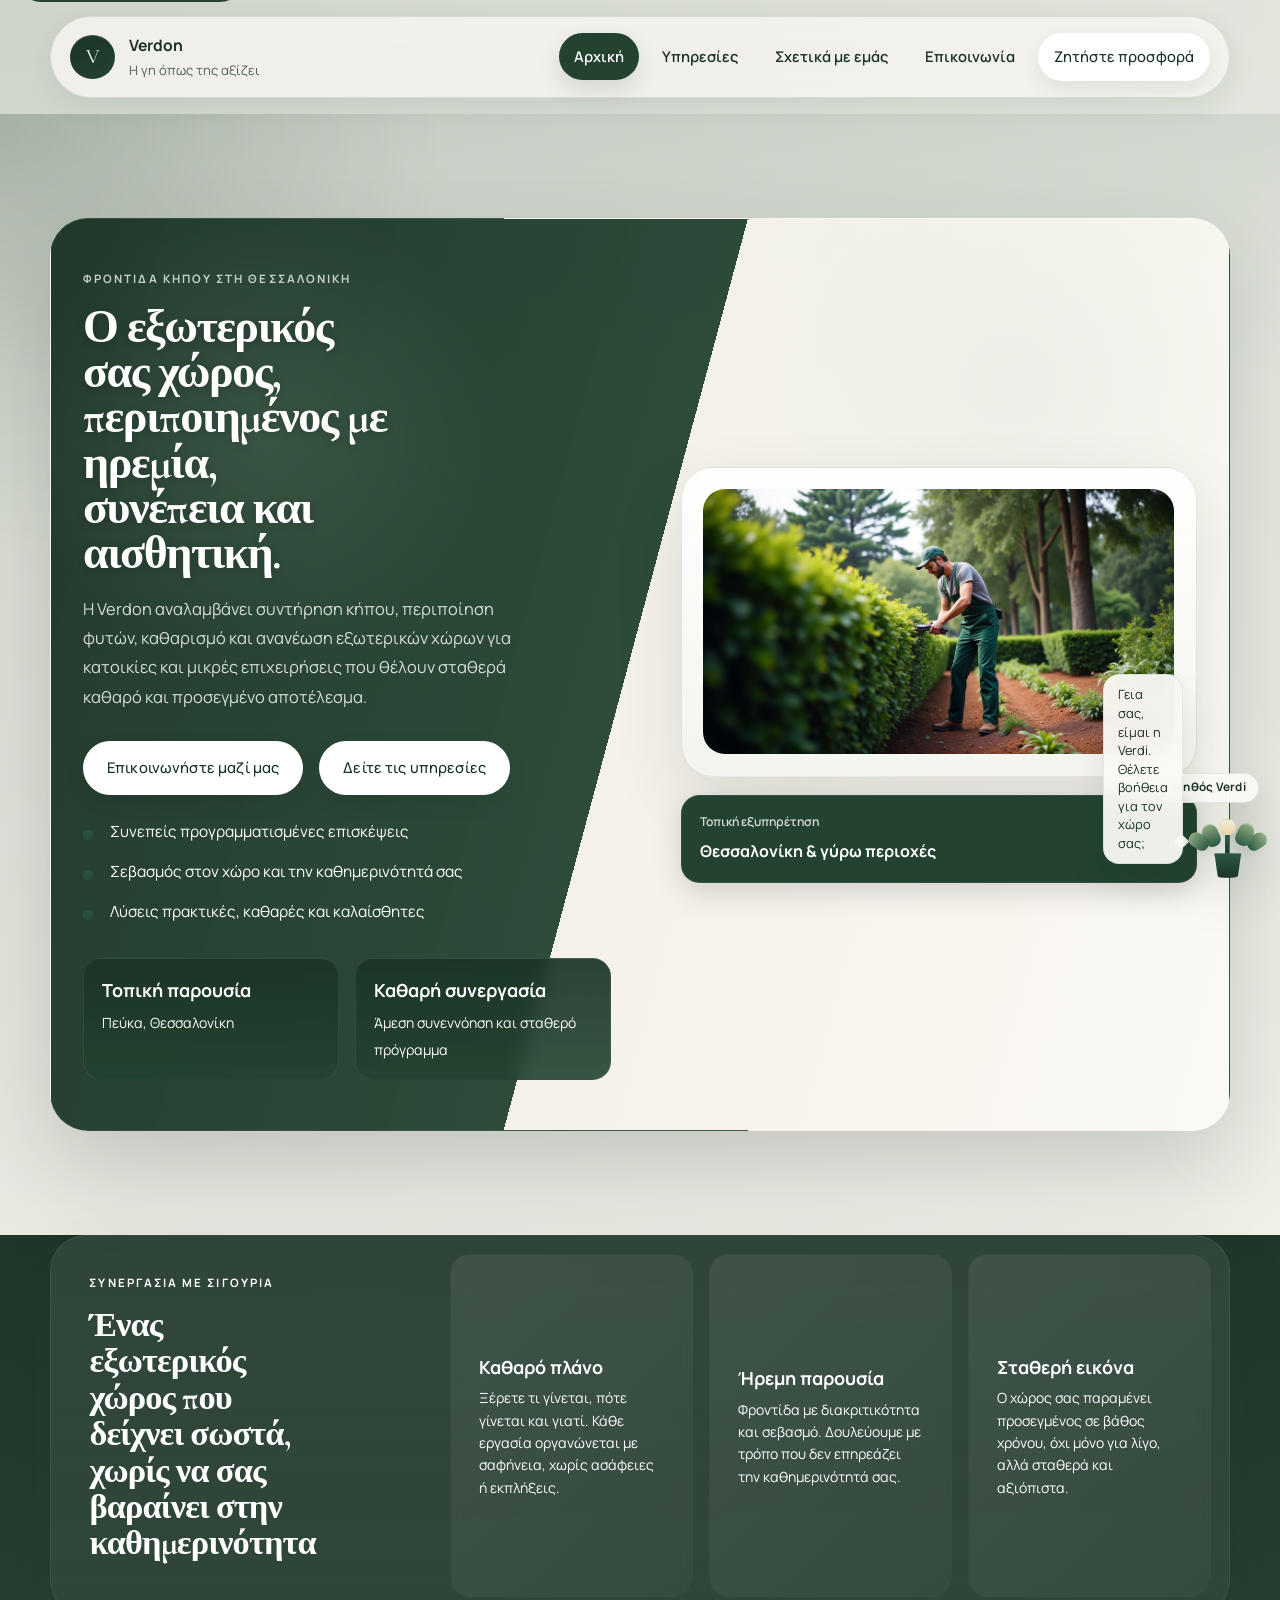
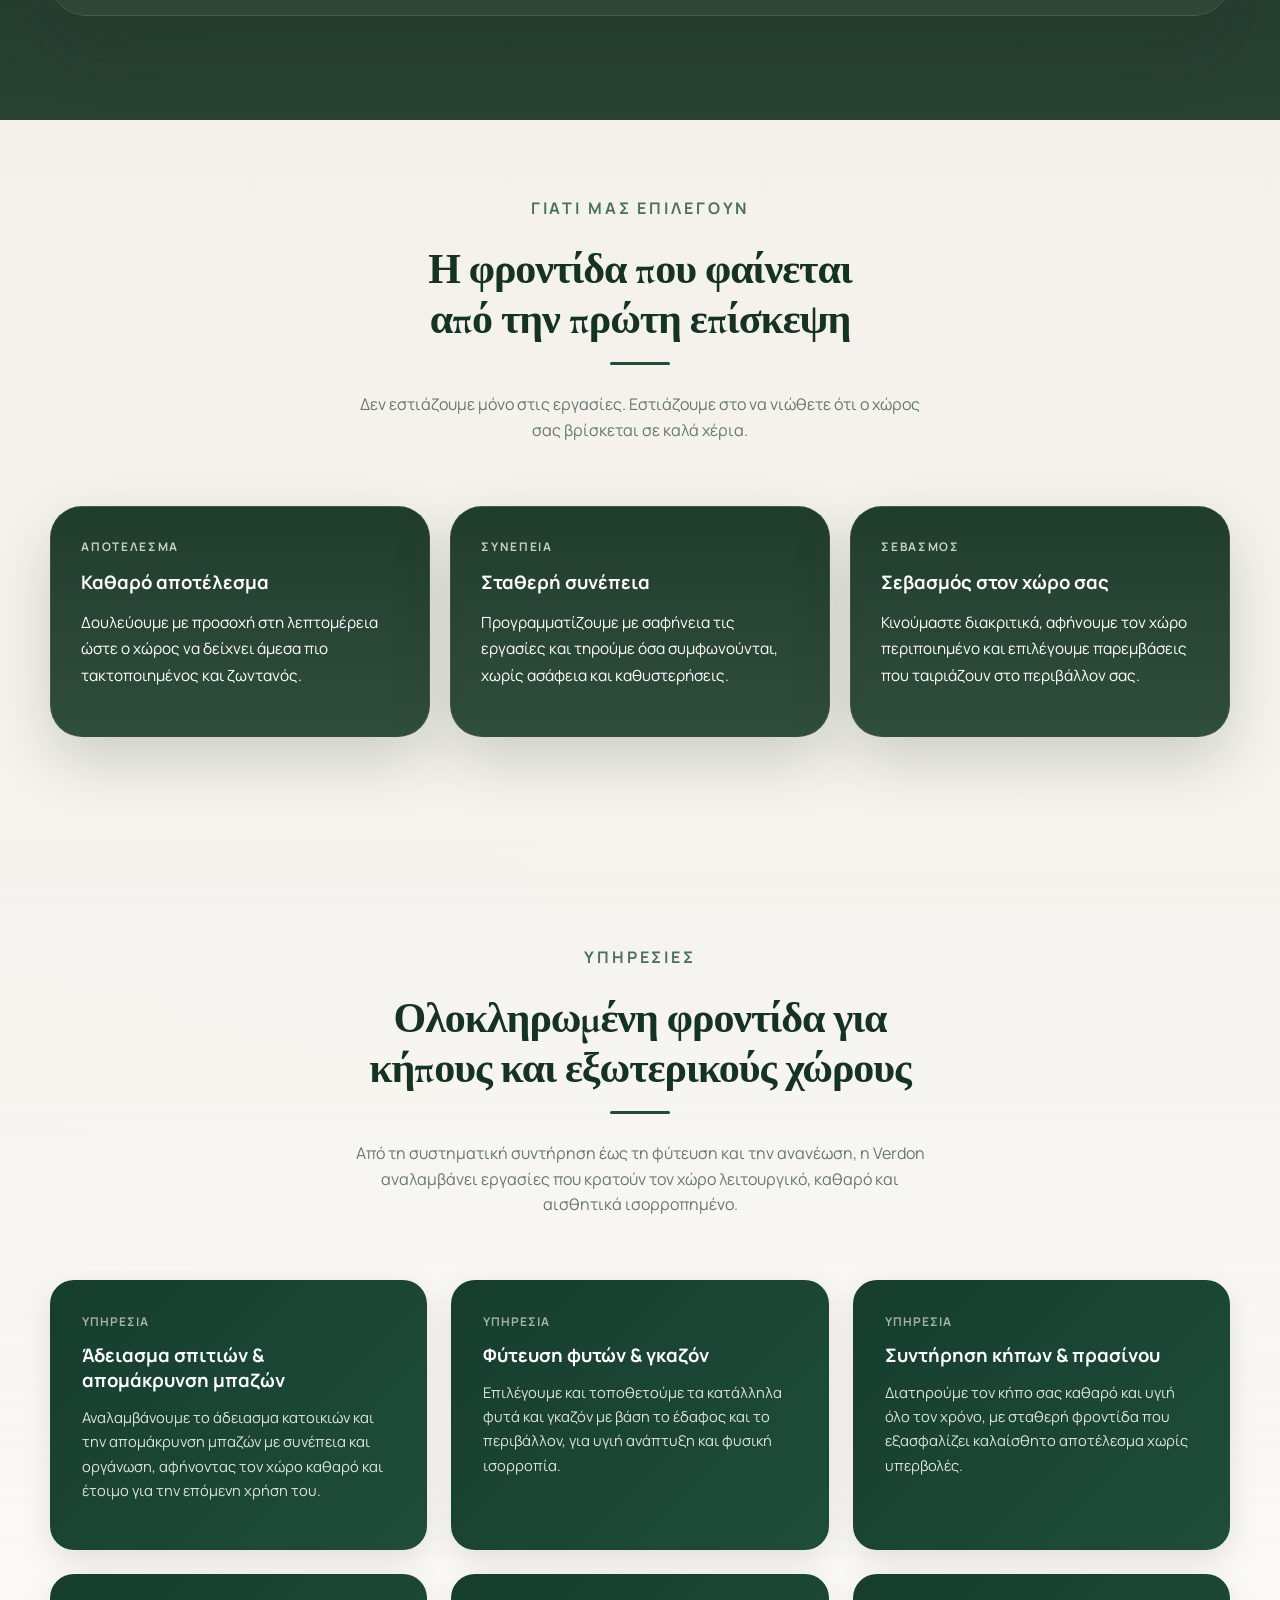
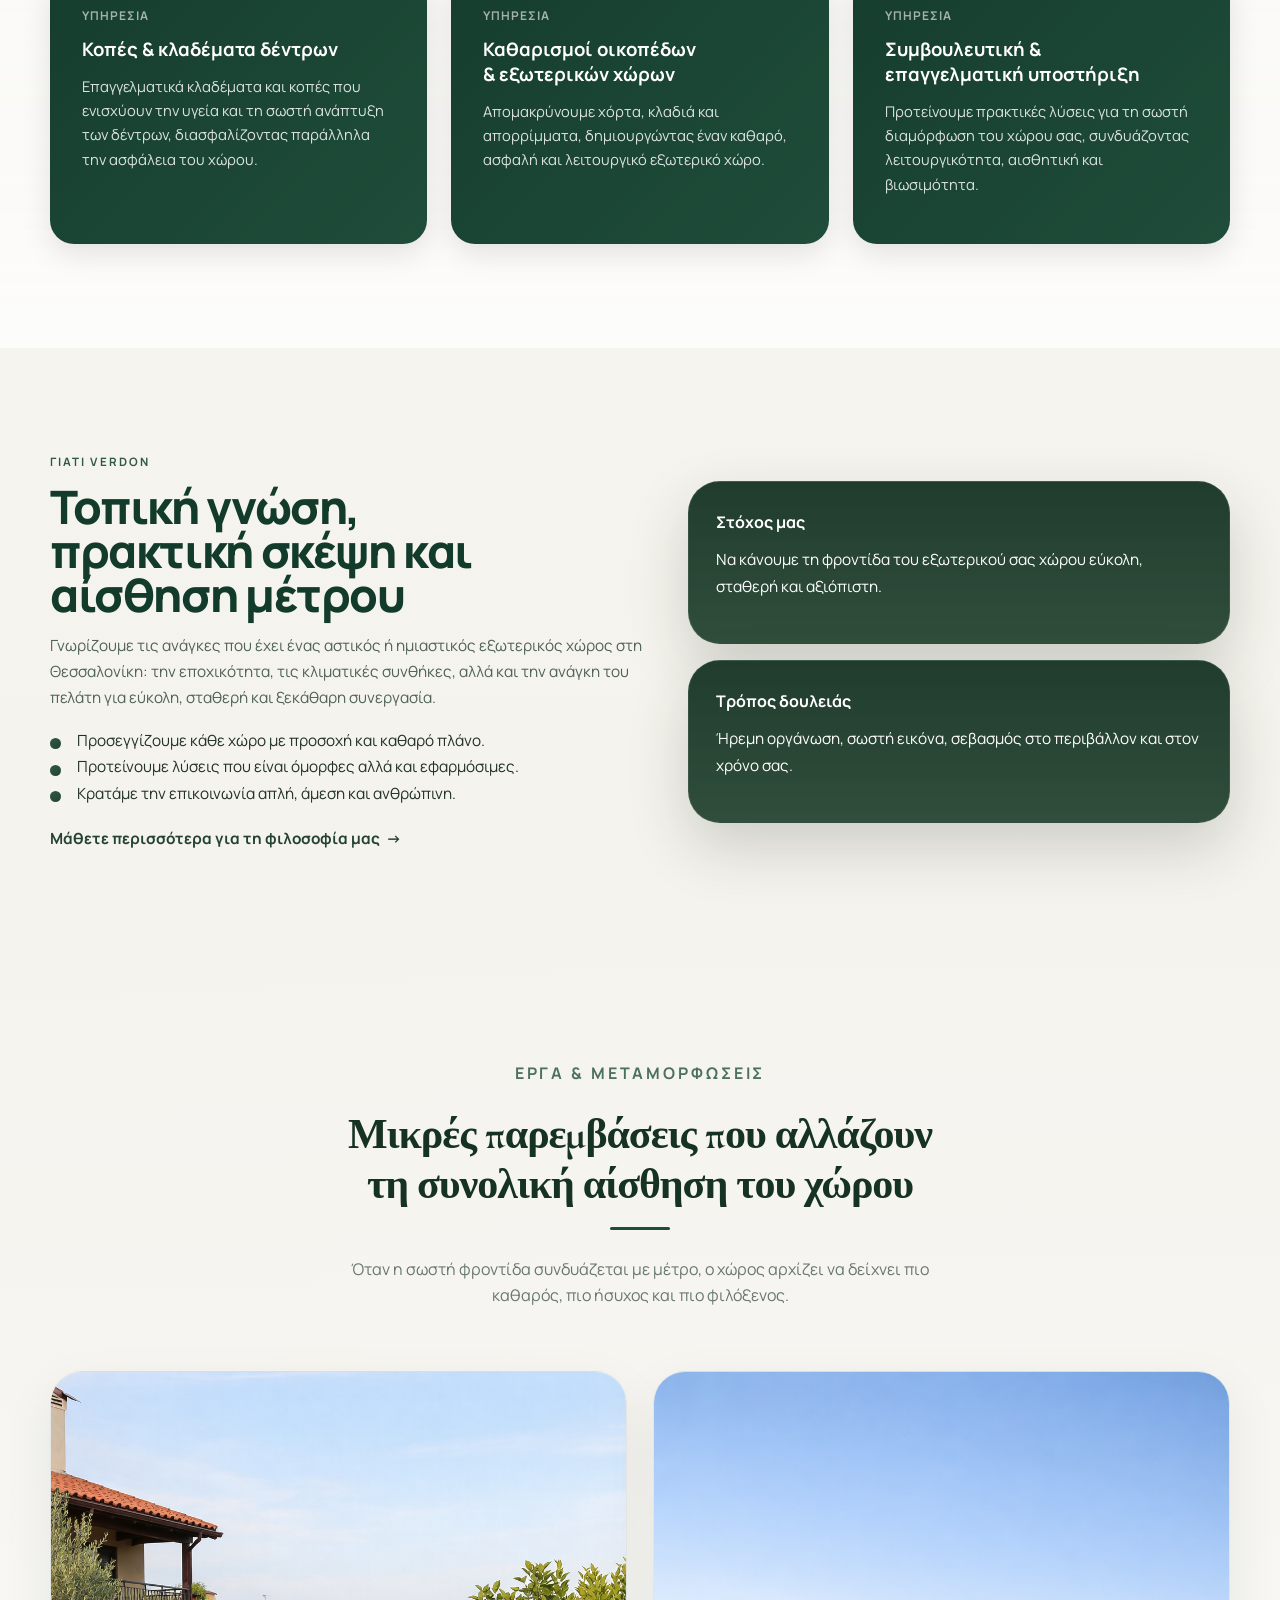
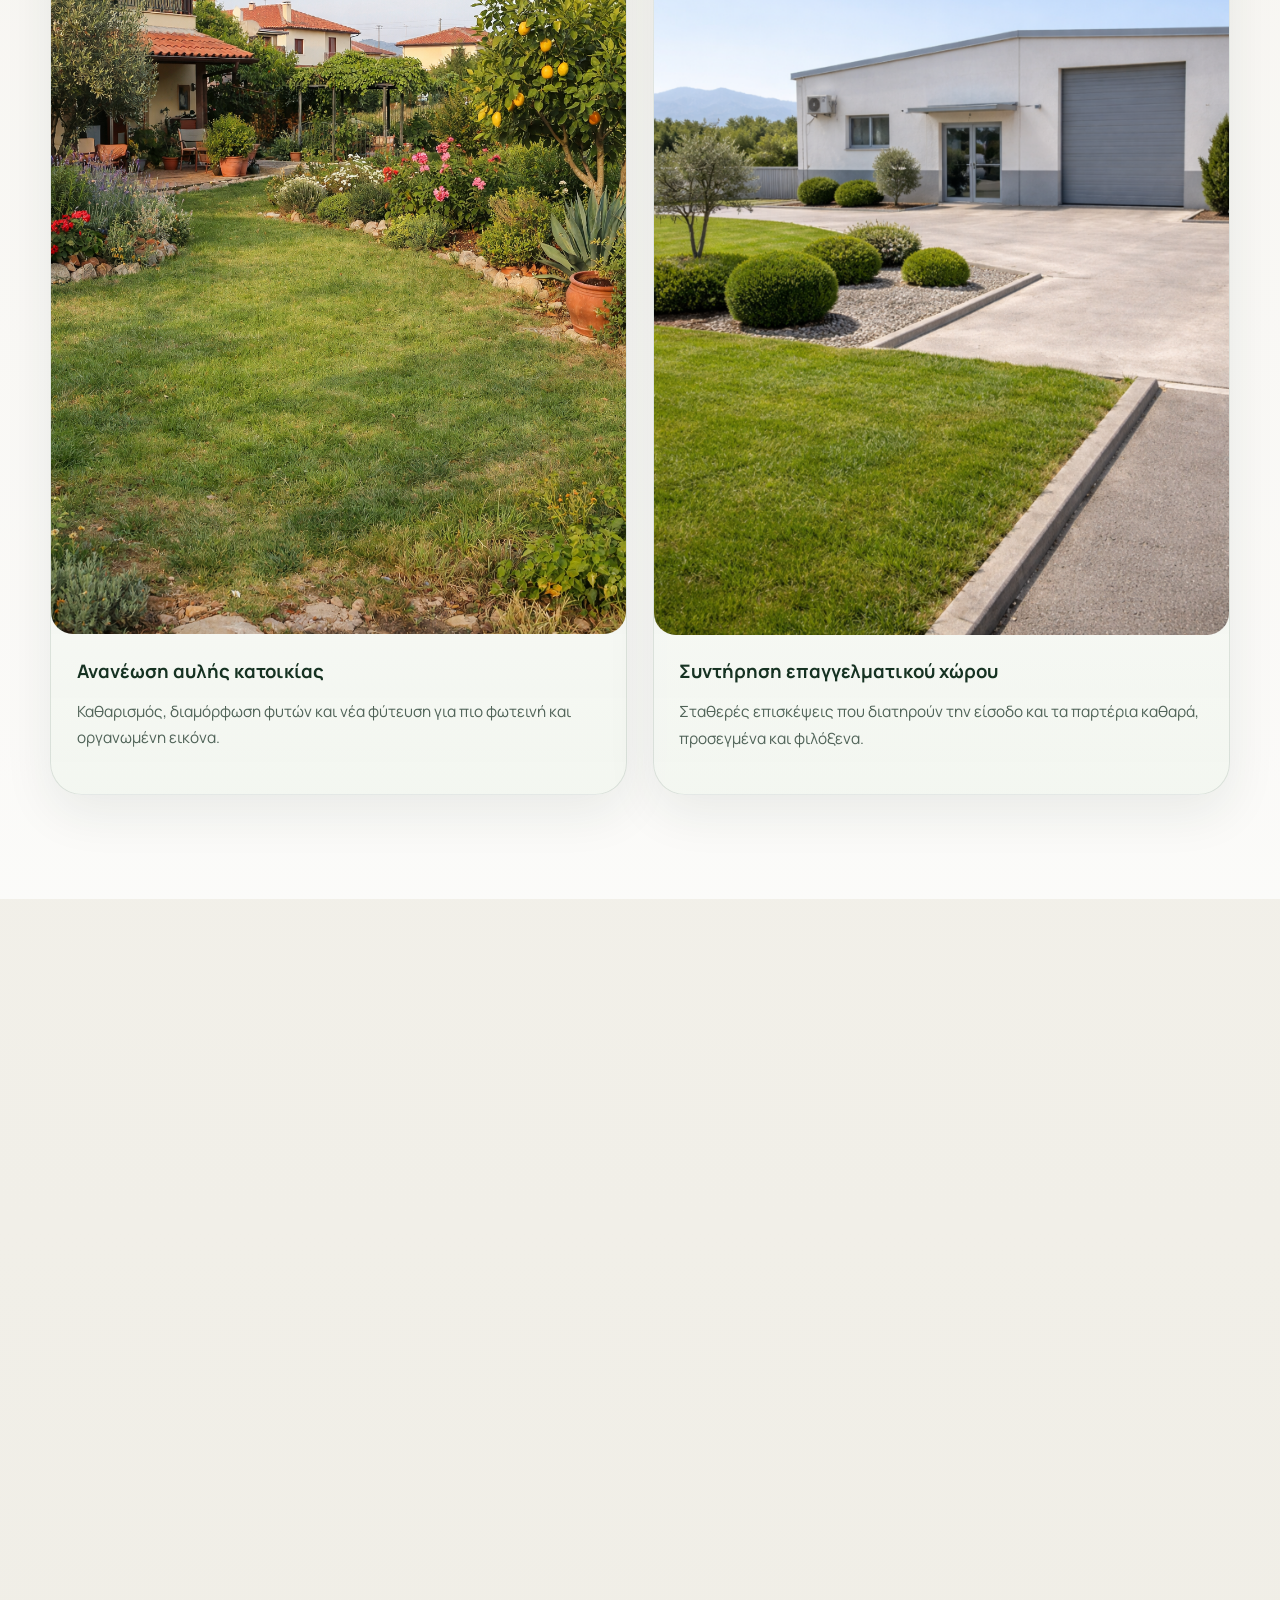
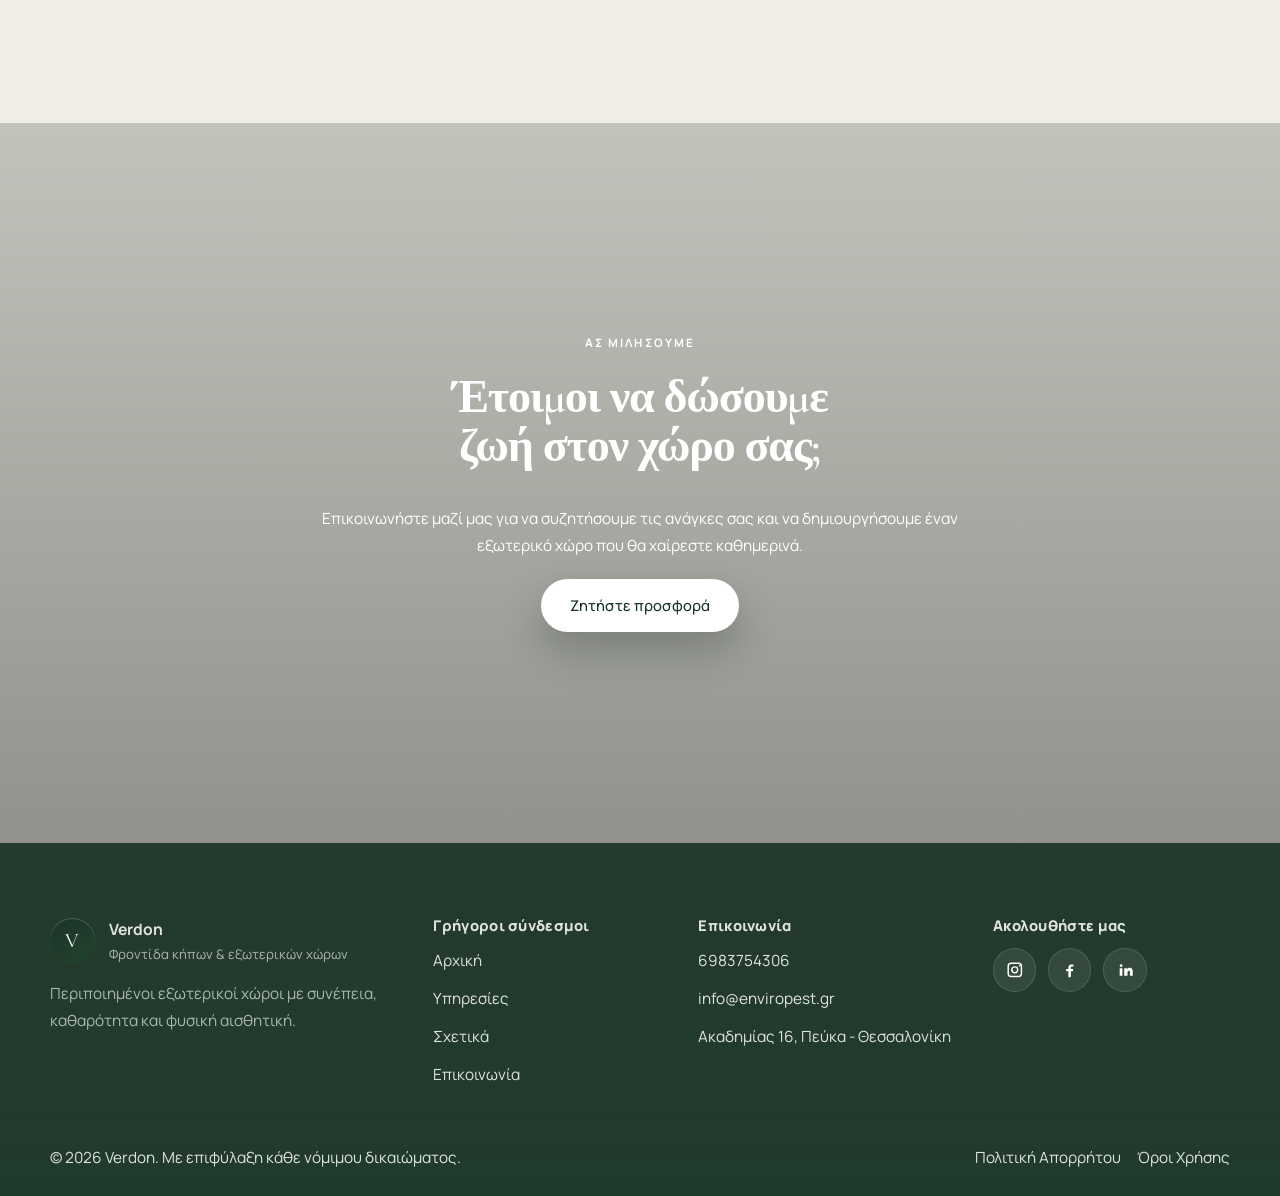
==== index.html @ 9a5e2b1c "Initial website upload" ====
<!DOCTYPE html>
<html lang="el">
  <head>
    <meta charset="UTF-8" />
    <meta name="viewport" content="width=device-width, initial-scale=1.0" />
    <title>Verdon | Περιποίηση Κήπου &amp; Εξωτερικών Χώρων στη Θεσσαλονίκη</title>
    <meta
      name="description"
      content="Η Verdon προσφέρει συντήρηση κήπου, κλάδεμα, φύτευση και καθαρισμό εξωτερικών χώρων στη Θεσσαλονίκη με συνέπεια, φροντίδα και αισθητική."
    />
    <meta
      name="keywords"
      content="συντήρηση κήπου Θεσσαλονίκη, κλάδεμα φυτών, φύτευση κήπου, καθαρισμός εξωτερικών χώρων, Verdon"
    />
    <meta name="theme-color" content="#234330" />
    <meta property="og:title" content="Verdon | Φροντίδα κήπου με συνέπεια και αισθητική" />
    <meta
      property="og:description"
      content="Τοπική φροντίδα κήπων και εξωτερικών χώρων στη Θεσσαλονίκη, με καθαρό αποτέλεσμα και σεβασμό στον χώρο σας."
    />
    <meta property="og:type" content="website" />
    <meta property="og:locale" content="el_GR" />
    <link rel="preconnect" href="https://fonts.googleapis.com" />
    <link rel="preconnect" href="https://fonts.gstatic.com" crossorigin />
    <link
      href="https://fonts.googleapis.com/css2?family=Manrope:wght@400;500;600;700;800&amp;family=Cormorant+Garamond:wght@500;600;700&amp;display=swap"
      rel="stylesheet"
    />
    <link rel="stylesheet" href="assets/css/styles.css" />
  </head>
  <body>
    <a class="skip-link" href="#main-content">Μετάβαση στο περιεχόμενο</a>
    <header class="site-header" data-header>
      <div class="container nav-shell">
        <a class="brand" href="index.html" aria-label="Verdon αρχική">
          <span class="brand-mark">V</span>
          <span>
            <strong>Verdon</strong>
            <small>Η γη όπως της αξίζει</small>
          </span>
        </a>

        <button
          class="menu-toggle"
          type="button"
          aria-expanded="false"
          aria-controls="site-navigation"
          data-menu-toggle
        >
          <span></span>
          <span></span>
          <span></span>
          <span class="sr-only">Άνοιγμα μενού</span>
        </button>

        <nav class="site-nav" id="site-navigation" data-nav>
          <a class="is-active" href="index.html">Αρχική</a>
          <a href="services.html">Υπηρεσίες</a>
          <a href="about.html">Σχετικά με εμάς</a>
          <a href="contact.html">Επικοινωνία</a>
          <a class="button button-small button-primary" href="contact.html#contact-form">Ζητήστε προσφορά</a>
        </nav>
      </div>
    </header>

    <main id="main-content">
      <section class="hero-section">
        <div class="container hero-grid">
          <div class="hero-copy reveal">
            <p class="eyebrow">Φροντίδα κήπου στη Θεσσαλονίκη</p>
            
            <h2 class="hero-title">
  Ο εξωτερικός σας χώρος,<br>
  περιποιημένος με ηρεμία,<br>
  συνέπεια και αισθητική.
</h2>
            <p class="lead">
              Η Verdon αναλαμβάνει συντήρηση κήπου, περιποίηση φυτών, καθαρισμό και
              ανανέωση εξωτερικών χώρων για κατοικίες και μικρές επιχειρήσεις που
              θέλουν σταθερά καθαρό και προσεγμένο αποτέλεσμα.
            </p>
            <div class="hero-actions">
              <a class="button button-primary" href="contact.html#contact-form">Επικοινωνήστε μαζί μας</a>
              <a class="button button-secondary" href="services.html">Δείτε τις υπηρεσίες</a>
            </div>
            <ul class="hero-points" aria-label="Βασικά πλεονεκτήματα">
              <li>Συνεπείς προγραμματισμένες επισκέψεις</li>
              <li>Σεβασμός στον χώρο και την καθημερινότητά σας</li>
              <li>Λύσεις πρακτικές, καθαρές και καλαίσθητες</li>
            </ul>
            <div class="hero-trustbar" aria-label="Σημεία εμπιστοσύνης">
              <div>
                <strong>Τοπική παρουσία</strong>
                <span>Πεύκα, Θεσσαλονίκη</span>
              </div>
              <div>
                <strong>Καθαρή συνεργασία</strong>
                <span>Άμεση συνεννόηση και σταθερό πρόγραμμα</span>
              </div>
            </div>
          </div>

          <div class="hero-visual reveal reveal-delay">
            <div class="hero-card hero-card-main">
              <img src="assets/images/hero-garden.jpg" alt="Καλαίσθητος κήπος με πράσινες φυτεύσεις και περιποιημένα παρτέρια" />
            </div>
            <div class="hero-card hero-card-floating">
              <span>Τοπική εξυπηρέτηση</span>
              <strong>Θεσσαλονίκη &amp; γύρω περιοχές</strong>
            </div>
          </div>
        </div>
      </section>

      <section class="section trust-strip-section">
        <div class="container">
          <div class="trust-strip reveal">
            <div class="trust-strip-intro">
              <p class="eyebrow">Συνεργασία με σιγουριά</p>
              <h2>Ένας εξωτερικός χώρος που δείχνει σωστά,<br>
                χωρίς να σας βαραίνει στην καθημερινότητα</h2>
            </div>
            <div class="trust-stat">
              <strong>Καθαρό πλάνο</strong>
              <span>
                Ξέρετε τι γίνεται, πότε γίνεται και γιατί.
                Κάθε εργασία οργανώνεται με σαφήνεια,
                χωρίς ασάφειες ή εκπλήξεις.
              </span>
            </div>

            <div class="trust-stat">
              <strong>Ήρεμη παρουσία</strong>
              <span>
                Φροντίδα με διακριτικότητα και σεβασμό.
                Δουλεύουμε με τρόπο που δεν επηρεάζει
                την καθημερινότητά σας.
              </span>
            </div>

            <div class="trust-stat">
              <strong>Σταθερή εικόνα</strong>
              <span>
                Ο χώρος σας παραμένει προσεγμένος
                σε βάθος χρόνου, όχι μόνο για λίγο,
                αλλά σταθερά και αξιόπιστα.
              </span>
            </div>
          </div>
        </div>
      </section>

      <section class="section section-tight">
        <div class="container">
          <div class="section-heading narrow reveal">
            <p class="eyebrow">Γιατί μας επιλέγουν</p>
            <h2>Η φροντίδα που φαίνεται από την πρώτη επίσκεψη</h2>
            <p>Δεν εστιάζουμε μόνο στις εργασίες. Εστιάζουμε στο να νιώθετε ότι ο χώρος σας βρίσκεται σε καλά χέρια.</p>
          </div>
          <div class="benefits-grid">
            <article class="benefit-card reveal">
              <span class="card-kicker">Αποτέλεσμα</span>
              <h3>Καθαρό αποτέλεσμα</h3>
              <p>Δουλεύουμε με προσοχή στη λεπτομέρεια ώστε ο χώρος να δείχνει άμεσα πιο τακτοποιημένος και ζωντανός.</p>
            </article>
            <article class="benefit-card reveal">
              <span class="card-kicker">Συνέπεια</span>
              <h3>Σταθερή συνέπεια</h3>
              <p>Προγραμματίζουμε με σαφήνεια τις εργασίες και τηρούμε όσα συμφωνούνται, χωρίς ασάφεια και καθυστερήσεις.</p>
            </article>
            <article class="benefit-card reveal">
              <span class="card-kicker">Σεβασμός</span>
              <h3>Σεβασμός στον χώρο σας</h3>
              <p>Κινούμαστε διακριτικά, αφήνουμε τον χώρο περιποιημένο και επιλέγουμε παρεμβάσεις που ταιριάζουν στο περιβάλλον σας.</p>
            </article>
          </div>
        </div>
      </section>

      <section class="section section-soft">
        <div class="container">
          <div class="section-heading reveal">
            <p class="eyebrow">Υπηρεσίες</p>
            <h2>Ολοκληρωμένη φροντίδα για κήπους και εξωτερικούς χώρους</h2>
            <p>
              Από τη συστηματική συντήρηση έως τη φύτευση και την ανανέωση, η Verdon
              αναλαμβάνει εργασίες που κρατούν τον χώρο λειτουργικό, καθαρό και αισθητικά ισορροπημένο.
            </p>
          </div>

          <div class="services-preview-grid">
            <article class="service-preview reveal is-visible">
              <span class="card-kicker">Υπηρεσία</span>
              <h3>Άδειασμα σπιτιών &amp; απομάκρυνση μπαζών</h3>
              <p>
                Αναλαμβάνουμε το άδειασμα κατοικιών και την απομάκρυνση μπαζών με συνέπεια και οργάνωση,
                αφήνοντας τον χώρο καθαρό και έτοιμο για την επόμενη χρήση του.
              </p>
            </article>

            <article class="service-preview reveal is-visible">
              <span class="card-kicker">Υπηρεσία</span>
              <h3>Φύτευση φυτών &amp; γκαζόν</h3>
              <p>
                Επιλέγουμε και τοποθετούμε τα κατάλληλα φυτά και γκαζόν με βάση το έδαφος και το περιβάλλον,
                για υγιή ανάπτυξη και φυσική ισορροπία.
              </p>
            </article>

            <article class="service-preview reveal is-visible">
              <span class="card-kicker">Υπηρεσία</span>
              <h3>Συντήρηση κήπων &amp; πρασίνου</h3>
              <p>
                Διατηρούμε τον κήπο σας καθαρό και υγιή όλο τον χρόνο, με σταθερή φροντίδα
                που εξασφαλίζει καλαίσθητο αποτέλεσμα χωρίς υπερβολές.
              </p>
            </article>

            <article class="service-preview reveal is-visible">
              <span class="card-kicker">Υπηρεσία</span>
              <h3>Κοπές &amp; κλαδέματα δέντρων</h3>
              <p>
                Επαγγελματικά κλαδέματα και κοπές που ενισχύουν την υγεία και τη σωστή ανάπτυξη των δέντρων,
                διασφαλίζοντας παράλληλα την ασφάλεια του χώρου.
              </p>
            </article>

            <article class="service-preview reveal is-visible">
              <span class="card-kicker">Υπηρεσία</span>
              <h3>Καθαρισμοί οικοπέδων &amp; εξωτερικών χώρων</h3>
              <p>
                Απομακρύνουμε χόρτα, κλαδιά και απορρίμματα, δημιουργώντας έναν καθαρό,
                ασφαλή και λειτουργικό εξωτερικό χώρο.
              </p>
            </article>

            <article class="service-preview reveal is-visible">
              <span class="card-kicker">Υπηρεσία</span>
              <h3>Συμβουλευτική &amp; επαγγελματική υποστήριξη</h3>
              <p>
                Προτείνουμε πρακτικές λύσεις για τη σωστή διαμόρφωση του χώρου σας,
                συνδυάζοντας λειτουργικότητα, αισθητική και βιωσιμότητα.
              </p>
            </article>
          </div>
        </div>
      </section>

      <section class="section philosophy-section">
        <div class="container split-section">
          <div class="split-copy reveal">
            <p class="eyebrow">Γιατί Verdon</p>
            <h2 class="philosophy-title">Τοπική γνώση, πρακτική σκέψη και αίσθηση μέτρου</h2>
            <p>
              Γνωρίζουμε τις ανάγκες που έχει ένας αστικός ή ημιαστικός εξωτερικός χώρος στη Θεσσαλονίκη:
              την εποχικότητα, τις κλιματικές συνθήκες, αλλά και την ανάγκη του πελάτη για εύκολη, σταθερή και
              ξεκάθαρη συνεργασία.
            </p>
            <ul class="check-list">
              <li>Προσεγγίζουμε κάθε χώρο με προσοχή και καθαρό πλάνο.</li>
              <li>Προτείνουμε λύσεις που είναι όμορφες αλλά και εφαρμόσιμες.</li>
              <li>Κρατάμε την επικοινωνία απλή, άμεση και ανθρώπινη.</li>
            </ul>
            <a class="inline-link" href="about.html">Μάθετε περισσότερα για τη φιλοσοφία μας</a>
          </div>
          <div class="split-panel reveal reveal-delay">
            <div class="stat-card philosophy-card">
              <strong class="philosophy-card-title">Στόχος μας</strong>
              <p>Να κάνουμε τη φροντίδα του εξωτερικού σας χώρου εύκολη, σταθερή και αξιόπιστη.</p>
            </div>
            <div class="stat-card philosophy-card">
              <strong class="philosophy-card-title">Τρόπος δουλειάς</strong>
              <p>Ήρεμη οργάνωση, σωστή εικόνα, σεβασμός στο περιβάλλον και στον χρόνο σας.</p>
            </div>
          </div>
        </div>
      </section>

      <section class="section section-soft">
        <div class="container">
          <div class="section-heading reveal">
            <p class="eyebrow">Έργα &amp; μεταμορφώσεις</p>
            <h2>Μικρές παρεμβάσεις που αλλάζουν τη συνολική αίσθηση του χώρου</h2>
            <p>Όταν η σωστή φροντίδα συνδυάζεται με μέτρο, ο χώρος αρχίζει να δείχνει πιο καθαρός, πιο ήσυχος και πιο φιλόξενος.</p>
          </div>

          <div class="project-grid">
            <article class="project-card reveal">
              <img src="assets/images/project-refresh.png" alt="Ανανεωμένος εξωτερικός χώρος με φυτεύσεις και καθαρή διάταξη" />
              <div class="project-copy">
                <h3>Ανανέωση αυλής κατοικίας</h3>
                <p>Καθαρισμός, διαμόρφωση φυτών και νέα φύτευση για πιο φωτεινή και οργανωμένη εικόνα.</p>
              </div>
            </article>
            <article class="project-card reveal">
              <img src="assets/images/project-maintenance.png" alt="Περιποιημένος κήπος μικρής επιχείρησης με καθαρά παρτέρια" />
              <div class="project-copy">
                <h3>Συντήρηση επαγγελματικού χώρου</h3>
                <p>Σταθερές επισκέψεις που διατηρούν την είσοδο και τα παρτέρια καθαρά, προσεγμένα και φιλόξενα.</p>
              </div>
            </article>
          </div>
        </div>
      </section>

      <section class="section">
        <div class="container">
          <div class="section-heading reveal">
            <p class="eyebrow">Μαρτυρίες πελατών</p>
            <h2>Εμπιστοσύνη που χτίζεται με συνέπεια</h2>
            <p>Οι πελάτες μάς επιλέγουν γιατί θέλουν συνεργασία ξεκάθαρη, αποτέλεσμα που φαίνεται και επικοινωνία που δεν τους κουράζει.</p>
          </div>
          <div class="testimonials-grid">
            <blockquote class="testimonial-card reveal">
              <p>
                «Από την πρώτη συνεννόηση μέχρι το αποτέλεσμα, όλα ήταν προσεγμένα. Ο κήπος δείχνει καθαρός και ήρεμος χωρίς υπερβολές.»
              </p>
              <footer>Μαρία Κ. • Πεύκα</footer>
            </blockquote>
            <blockquote class="testimonial-card reveal">
              <p>
                «Χρειαζόμασταν σταθερή φροντίδα στον εξωτερικό χώρο του καταστήματος και η Verdon μάς έδωσε ακριβώς αυτό: συνέπεια και σωστή εικόνα.»
              </p>
              <footer>Νίκος Π. • Θεσσαλονίκη</footer>
            </blockquote>
            <blockquote class="testimonial-card reveal">
              <p>
                «Ευγενική επικοινωνία, σαφείς προτάσεις και πολύ προσεκτική δουλειά. Ο χώρος άλλαξε αισθητά χωρίς να χαθεί ο φυσικός του χαρακτήρας.»
              </p>
              <footer>Ελένη Σ. • Πεύκα</footer>
            </blockquote>
          </div>
          <div class="testimonials-note reveal">
            <p>Εξυπηρετούμε κατοικίες και μικρές επιχειρήσεις που αναζητούν σταθερή φροντίδα, χωρίς περιττή πολυπλοκότητα.</p>
          </div>
        </div>
      </section>

      <section class="video-cta-section" aria-labelledby="video-cta-title">
        <video class="video-cta-media" autoplay muted loop playsinline>
          <source src="assets/videos/background.mp4" type="video/mp4" />
        </video>
        <div class="video-cta-overlay" aria-hidden="true"></div>
        <div class="container video-cta-content reveal">
          <p class="eyebrow">Ας μιλήσουμε</p>
          <h2 id="video-cta-title">Έτοιμοι να δώσουμε ζωή στον χώρο σας;</h2>
          <p>
            Επικοινωνήστε μαζί μας για να συζητήσουμε τις ανάγκες σας και να δημιουργήσουμε
            έναν εξωτερικό χώρο που θα χαίρεστε καθημερινά.
          </p>
          <a class="button button-primary video-cta-button" href="contact.html#contact-form">Ζητήστε προσφορά</a>
        </div>
      </section>
    </main>

    <footer class="site-footer">
      <div class="container footer-grid">
        <div>
          <a class="brand footer-brand" href="index.html">
            <span class="brand-mark">V</span>
            <span>
              <strong>Verdon</strong>
              <small>Φροντίδα κήπων &amp; εξωτερικών χώρων</small>
            </span>
          </a>
          <p class="footer-tagline">
            Περιποιημένοι εξωτερικοί χώροι με συνέπεια, καθαρότητα και φυσική αισθητική.
          </p>
        </div>

        <div>
          <h3>Γρήγοροι σύνδεσμοι</h3>
          <ul class="footer-links">
            <li><a href="index.html">Αρχική</a></li>
            <li><a href="services.html">Υπηρεσίες</a></li>
            <li><a href="about.html">Σχετικά</a></li>
            <li><a href="contact.html">Επικοινωνία</a></li>
          </ul>
        </div>

        <div>
          <h3>Επικοινωνία</h3>
          <ul class="footer-links">
            <li><a href="tel:6983754306">6983754306</a></li>
            <li><a href="mailto:info@enviropest.gr">info@enviropest.gr</a></li>
            <li>Ακαδημίας 16, Πεύκα - Θεσσαλονίκη</li>
          </ul>
        </div>

        <div>
          <h3>Ακολουθήστε μας</h3>
          <div class="social-links" aria-label="Κοινωνικά δίκτυα">
            <a href="#" aria-label="Instagram">
              <svg viewBox="0 0 24 24" aria-hidden="true"><path d="M7 2h10a5 5 0 0 1 5 5v10a5 5 0 0 1-5 5H7a5 5 0 0 1-5-5V7a5 5 0 0 1 5-5Zm0 2a3 3 0 0 0-3 3v10a3 3 0 0 0 3 3h10a3 3 0 0 0 3-3V7a3 3 0 0 0-3-3Zm11.5 1.5a1 1 0 1 1-1 1 1 1 0 0 1 1-1ZM12 7a5 5 0 1 1-5 5 5 5 0 0 1 5-5Zm0 2a3 3 0 1 0 3 3 3 3 0 0 0-3-3Z"/></svg>
            </a>
            <a href="#" aria-label="Facebook">
              <svg viewBox="0 0 24 24" aria-hidden="true"><path d="M13.5 22v-8h2.7l.4-3h-3.1V9.1c0-.9.3-1.5 1.6-1.5H17V4.9a23 23 0 0 0-2.6-.1c-2.6 0-4.4 1.6-4.4 4.6V11H7v3h3v8Z"/></svg>
            </a>
            <a href="#" aria-label="LinkedIn">
              <svg viewBox="0 0 24 24" aria-hidden="true"><path d="M6.9 8.3A1.9 1.9 0 1 1 7 4.5a1.9 1.9 0 0 1-.1 3.8ZM5 9.8h3.8V20H5Zm6.2 0h3.6v1.4h.1a3.9 3.9 0 0 1 3.5-1.9c3.8 0 4.5 2.5 4.5 5.8V20H19v-4.4c0-1 0-2.4-1.5-2.4s-1.8 1.1-1.8 2.3V20h-4.5Z"/></svg>
            </a>
          </div>
        </div>
      </div>

      <div class="container footer-bottom">
        <p>&copy; 2026 Verdon. Με επιφύλαξη κάθε νόμιμου δικαιώματος.</p>
        <div class="footer-legal">
          <a href="privacy-policy.html">Πολιτική Απορρήτου</a>
          <a href="terms-of-use.html">Όροι Χρήσης</a>
        </div>
      </div>
    </footer>

    <script src="assets/js/main.js"></script>
  </body>
</html>
---- assets/css/styles.css ----
:root {
  --color-primary: #234330;
  --color-primary-dark: #1b3326;
  --color-primary-light: #2e5a44;
  --color-primary-soft: #dfe9df;
  --color-accent-bg: #f5f3ee;
  --color-text-dark: #163222;
  --color-surface-dark: #203a2b;
  --color-forest: var(--color-primary);
  --color-forest-deep: var(--color-primary-dark);
  --color-forest-ink: var(--color-text-dark);
  --color-green-soft: #8baa7d;
  --color-green-pale: var(--color-primary-soft);
  --color-ivory: #fbfaf6;
  --color-sand: #ece4d7;
  --color-clay: #8b735f;
  --color-text: #203127;
  --color-text-soft: #4f6257;
  --color-text-muted: #67766e;
  --color-white: #ffffff;
  --color-border: rgba(35, 67, 48, 0.12);
  --color-border-strong: rgba(35, 67, 48, 0.22);
  --shadow-soft: 0 18px 50px rgba(24, 47, 34, 0.08);
  --shadow-card: 0 16px 36px rgba(35, 67, 48, 0.1);
  --shadow-premium: 0 30px 70px rgba(22, 39, 29, 0.12);
  --radius-large: 32px;
  --radius-medium: 22px;
  --radius-small: 14px;
  --container: min(1180px, calc(100% - 2.2rem));
  --transition: 220ms ease;
}

*,
*::before,
*::after {
  box-sizing: border-box;
}

html {
  scroll-behavior: smooth;
}

body {
  margin: 0;
  font-family: "Manrope", sans-serif;
  background:
    radial-gradient(circle at top left, rgba(46, 90, 68, 0.16), transparent 22%),
    radial-gradient(circle at top right, rgba(223, 233, 223, 0.42), transparent 22%),
    linear-gradient(180deg, #efece4 0%, #f7f5f0 38%, #eeece4 100%);
  color: var(--color-text);
  font-size: 0.96rem;
  line-height: 1.72;
}

body.has-verdon-intro {
  overflow: hidden;
}

img {
  display: block;
  max-width: 100%;
}

a {
  color: inherit;
  text-decoration: none;
}

button,
input,
select,
textarea {
  font: inherit;
}

.skip-link,
.sr-only {
  position: absolute;
}

.skip-link {
  left: 1rem;
  top: -3rem;
  z-index: 1000;
  padding: 0.75rem 1rem;
  border-radius: 999px;
  background: var(--color-forest);
  color: var(--color-white);
}

.skip-link:focus {
  top: 1rem;
}

.sr-only {
  width: 1px;
  height: 1px;
  overflow: hidden;
  clip: rect(0, 0, 0, 0);
}

.container {
  width: var(--container);
  margin: 0 auto;
}

.narrow {
  max-width: 760px;
}

.section,
.page-hero,
.hero-section {
  padding: 6.5rem 0;
}

.hero-section {
  position: relative;
  background:
    radial-gradient(circle at left top, rgba(35, 67, 48, 0.18), transparent 26%),
    linear-gradient(180deg, rgba(27, 51, 38, 0.08), transparent 24%);
}

.section-tight {
  padding-top: 4.75rem;
}

.section-soft,
.page-hero,
.cta-panel,
.legal-page {
  background:
    linear-gradient(180deg, rgba(245, 243, 238, 0.96), rgba(255, 255, 255, 0.72)),
    radial-gradient(circle at top left, rgba(223, 233, 223, 0.48), transparent 34%);
}

.eyebrow {
  margin: 0 0 0.85rem;
  color: var(--color-primary-light);
  font-weight: 700;
  font-size: 0.72rem;
  letter-spacing: 0.18em;
  text-transform: uppercase;
}

h1,
h2,
h3 {
  margin: 0 0 1rem;
  line-height: 1.06;
  color: var(--color-forest-ink);
  text-wrap: balance;
}

h1,
h2 {
  font-family: "Cormorant Garamond", serif;
  letter-spacing: -0.025em;
}

h1 {
  max-width: 12ch;
  font-size: clamp(2.7rem, 5.1vw, 4.8rem);
}

h2 {
  max-width: 16ch;
  font-size: clamp(2.05rem, 3.6vw, 3.2rem);
}

h3 {
  font-size: 1.16rem;
  line-height: 1.24;
}

p {
  margin: 0 0 1rem;
  color: var(--color-text-soft);
}

.lead {
  max-width: 60ch;
  font-size: 1.03rem;
  line-height: 1.78;
}

.button {
  display: inline-flex;
  align-items: center;
  justify-content: center;
  min-height: 3.2rem;
  padding: 0.875rem 1.5rem;
  border-radius: 999px;
  border: none;
  font-weight: 500;
  font-size: 0.92rem;
  letter-spacing: 0.01em;
  transition:
    transform var(--transition),
    background-color var(--transition),
    color var(--transition),
    border-color var(--transition),
    box-shadow var(--transition);
  cursor: pointer;
}

.button:hover,
.button:focus-visible {
  transform: translateY(-1px);
}

.button-primary,
.button-secondary {
  background: #ffffff;
  color: var(--color-text-dark);
  box-shadow: 0 8px 20px rgba(0, 0, 0, 0.08);
}

.button-primary:hover,
.button-primary:focus-visible,
.button-secondary:hover,
.button-secondary:focus-visible {
  background: #ffffff;
  color: var(--color-text-dark);
  box-shadow: 0 12px 24px rgba(0, 0, 0, 0.12);
}

.button-light {
  background: rgba(255, 255, 255, 0.14);
  border-color: rgba(255, 255, 255, 0.2);
  color: var(--color-white);
}

.button-small {
  min-height: 2.7rem;
  padding: 0.72rem 0.98rem;
}

.site-header {
  position: sticky;
  top: 0;
  z-index: 50;
  padding: 1rem 0;
  transition: background-color var(--transition), box-shadow var(--transition), backdrop-filter var(--transition);
}

.site-header.is-scrolled {
  background: rgba(244, 242, 236, 0.9);
  backdrop-filter: blur(16px);
  box-shadow: 0 14px 34px rgba(27, 51, 38, 0.12);
}

.nav-shell {
  display: flex;
  align-items: center;
  justify-content: space-between;
  gap: 1rem;
  padding: 0.95rem 1.2rem;
  border: 1px solid rgba(35, 67, 48, 0.12);
  border-radius: 999px;
  background: rgba(247, 245, 239, 0.82);
  backdrop-filter: blur(12px);
  box-shadow: 0 8px 28px rgba(27, 51, 38, 0.08);
}

.brand {
  display: inline-flex;
  align-items: center;
  gap: 0.9rem;
  color: var(--color-forest-deep);
}

.brand strong,
.brand small {
  display: block;
}

.brand strong {
  font-size: 0.98rem;
}

.brand small {
  color: var(--color-text-soft);
  font-size: 0.82rem;
}

.brand-mark {
  display: inline-grid;
  place-items: center;
  width: 2.8rem;
  height: 2.8rem;
  border-radius: 50%;
  background: linear-gradient(145deg, var(--color-forest-deep), var(--color-forest));
  color: var(--color-white);
  font-family: "Cormorant Garamond", serif;
  font-size: 1.28rem;
  box-shadow: inset 0 1px 0 rgba(255, 255, 255, 0.2);
}

.site-nav {
  display: flex;
  align-items: center;
  gap: 0.5rem;
}

.site-nav a:not(.button) {
  padding: 0.68rem 0.92rem;
  border-radius: 999px;
  color: var(--color-primary-dark);
  font-weight: 600;
  font-size: 0.92rem;
}

.site-nav a.is-active,
.site-nav a:not(.button):hover,
.site-nav a:not(.button):focus-visible {
  background: var(--color-primary);
  color: var(--color-white);
  box-shadow: 0 10px 22px rgba(35, 67, 48, 0.14);
}

.menu-toggle {
  display: none;
  flex-direction: column;
  gap: 0.28rem;
  padding: 0.5rem;
  border: 0;
  background: transparent;
}

.menu-toggle span:not(.sr-only) {
  width: 1.5rem;
  height: 2px;
  border-radius: 999px;
  background: var(--color-forest);
}

.hero-grid,
.about-hero-grid,
.split-section,
.contact-layout {
  display: grid;
  gap: 2.4rem;
  align-items: center;
}

.hero-grid {
  grid-template-columns: minmax(0, 1.04fr) minmax(340px, 0.96fr);
  min-height: calc(100vh - 8rem);
  position: relative;
  padding: 2rem;
  border: 1px solid rgba(255, 255, 255, 0.08);
  border-radius: calc(var(--radius-large) + 6px);
  background:
    linear-gradient(105deg, rgba(27, 51, 38, 0.96) 0%, rgba(35, 67, 48, 0.95) 49%, rgba(244, 241, 233, 0.98) 49%, rgba(251, 249, 243, 0.98) 100%);
  box-shadow: 0 36px 90px rgba(22, 39, 29, 0.18);
  overflow: hidden;
}

.hero-grid::before {
  content: "";
  position: absolute;
  inset: 0;
  background:
    radial-gradient(circle at 18% 24%, rgba(143, 176, 151, 0.18), transparent 20%),
    radial-gradient(circle at 82% 18%, rgba(223, 233, 223, 0.44), transparent 24%);
  pointer-events: none;
}

.hero-copy {
  position: relative;
  z-index: 1;
  max-width: 33rem;
  padding: 1.15rem 0;
}

.hero-copy .eyebrow,
.hero-copy h1,
.hero-copy .lead,
.hero-copy .hero-points li,
.hero-copy .hero-trustbar strong,
.hero-copy .hero-trustbar span {
  color: var(--color-white);
}

.hero-copy .eyebrow {
  margin-bottom: 1rem;
  color: rgba(223, 233, 223, 0.86);
}

.hero-copy h1 {
  max-width: 9.6ch;
  margin-bottom: 1.1rem;
  color: #f8f6f1;
  letter-spacing: -0.032em;
  line-height: 0.98;
}

.hero-title {
  max-width: 14ch;
  margin-bottom: 1.1rem;
  color: #ffffff;
  letter-spacing: -0.032em;
  line-height: 0.98;
  text-shadow: 0 2px 8px rgba(0, 0, 0, 0.2);
}

.hero-copy .lead {
  max-width: 46ch;
  color: rgba(241, 246, 242, 0.86);
}

.hero-actions,
.cta-actions {
  display: flex;
  flex-wrap: wrap;
  gap: 1rem;
  margin: 1.9rem 0 1.55rem;
}

.hero-points,
.check-list,
.footer-links,
.contact-list {
  list-style: none;
  padding: 0;
  margin: 0;
}

.hero-points {
  display: grid;
  gap: 0.85rem;
  max-width: 30rem;
}

.hero-points li,
.check-list li {
  position: relative;
  padding-left: 1.7rem;
  color: var(--color-text);
}

.hero-points li::before,
.check-list li::before {
  content: "";
  position: absolute;
  left: 0;
  top: 0.65rem;
  width: 0.7rem;
  height: 0.7rem;
  border-radius: 50%;
  background: linear-gradient(145deg, var(--color-primary-light), var(--color-primary));
}

.hero-trustbar {
  display: grid;
  grid-template-columns: repeat(2, minmax(0, 1fr));
  gap: 1rem;
  max-width: 41rem;
  margin-top: 2rem;
}

.hero-trustbar div,
.trust-stat,
.contact-trust div {
  padding: 1rem 1.1rem;
  border-radius: 1.15rem;
  border: 1px solid rgba(35, 67, 48, 0.12);
  background: linear-gradient(180deg, rgba(223, 233, 223, 0.68), rgba(255, 255, 255, 0.78));
}

.trust-stat {
  display: flex;
  flex-direction: column;
  justify-content: center;
  padding: 1.75rem;
  border-radius: 1.25rem;
  min-height: 180px;
  background: linear-gradient(135deg, rgba(255, 255, 255, 0.08), rgba(255, 255, 255, 0.03));
  backdrop-filter: blur(6px);
}

.hero-trustbar div {
  border-color: rgba(223, 233, 223, 0.08);
  background: linear-gradient(180deg, rgba(27, 51, 38, 0.92), rgba(35, 67, 48, 0.9));
  backdrop-filter: blur(10px);
}

.hero-trustbar strong,
.trust-stat strong,
.contact-trust strong,
.card-kicker {
  display: block;
}

.hero-trustbar strong,
.trust-stat strong,
.contact-trust strong {
  margin-bottom: 0.28rem;
  color: var(--color-white);
  font-size: 1.125rem;
}

.hero-trustbar span,
.trust-stat span,
.contact-trust span {
  color: rgba(223, 233, 223, 0.84);
  font-size: 0.875rem;
  line-height: 1.6;
}

.hero-visual {
  position: relative;
}

.hero-card,
.project-card,
.benefit-card,
.service-preview,
.testimonial-card,
.service-detail,
.contact-card,
.form-card,
.value-card,
.stat-card,
.cta-panel {
  border: 1px solid var(--color-border);
  border-radius: var(--radius-large);
  background: linear-gradient(180deg, rgba(255, 255, 255, 0.88), rgba(245, 243, 238, 0.78));
  box-shadow: var(--shadow-soft);
}

.hero-card-main {
  padding: 1.35rem;
  box-shadow: var(--shadow-premium);
  background: linear-gradient(180deg, rgba(255, 255, 255, 0.95), rgba(242, 244, 238, 0.92));
}

.hero-card-main img,
.project-card img,
.about-visual img {
  border-radius: calc(var(--radius-large) - 10px);
}

.hero-card-floating {
  position: static;
  margin-top: 1.15rem;
  padding: 1rem 1.15rem;
  background: var(--color-primary);
  color: var(--color-white);
  box-shadow: 0 10px 30px rgba(0, 0, 0, 0.15);
  border: 1px solid rgba(255, 255, 255, 0.08);
  border-radius: 1.15rem;
  max-width: 100%;
}

.hero-card-floating span,
.map-placeholder p {
  display: block;
  margin: 0 0 0.4rem;
  color: var(--color-text-soft);
}

.hero-card-floating span {
  color: rgba(255, 255, 255, 0.82);
  font-size: 0.76rem;
  font-weight: 600;
}

.hero-card-floating strong {
  color: var(--color-white);
  font-size: 1rem;
  line-height: 1.3;
}

.section-heading {
  display: grid;
  gap: 0.72rem;
  max-width: 700px;
  margin: 0 auto 2.9rem;
  text-align: center;
}

.section-heading.narrow {
  max-width: 600px;
}

.section-heading .eyebrow {
  display: block;
  margin-bottom: 12px;
  text-align: center;
}

.section-heading h2 {
  max-width: none;
  font-size: clamp(28px, 4vw, 42px);
  line-height: 1.2;
  margin-bottom: 16px;
}

.section-heading h2::after {
  content: "";
  display: block;
  width: 60px;
  height: 3px;
  background: #1f4d3a;
  margin: 16px auto 0;
  border-radius: 2px;
}

.section-heading p {
  max-width: 58ch;
  margin-left: auto;
  margin-right: auto;
  font-size: 16px;
  line-height: 1.6;
  opacity: 0.85;
}

.philosophy-section h2,
.philosophy-title,
.section-title {
  color: #123b2b;
  font-family: "Manrope", sans-serif;
  font-weight: 800;
  letter-spacing: -0.03em;
  line-height: 0.95;
}

.philosophy-card .card-kicker,
.philosophy-card h3,
.philosophy-card-title {
  color: #ffffff !important;
}

.benefits-grid,
.services-preview-grid,
.testimonials-grid,
.values-grid,
.footer-grid {
  display: grid;
  gap: 1.25rem;
}

.benefits-grid,
.values-grid {
  grid-template-columns: repeat(3, minmax(0, 1fr));
}

.services-preview-grid,
.testimonials-grid {
  grid-template-columns: repeat(3, minmax(0, 1fr));
}

.services-preview-grid {
  gap: 24px;
}

.testimonials-grid {
  grid-template-columns: repeat(4, minmax(0, 1fr));
}

.benefit-card,
.service-preview,
.testimonial-card,
.value-card {
  padding: 1.9rem;
}

.card-kicker {
  margin-bottom: 0.85rem;
  color: var(--color-primary-light);
  font-size: 0.74rem;
  font-weight: 700;
  letter-spacing: 0.14em;
  text-transform: uppercase;
}

.service-preview a {
  display: inline-flex;
  align-items: center;
  gap: 0.35rem;
  margin-top: 1rem;
  color: var(--color-primary);
  font-weight: 700;
}

.benefit-card,
.stat-card {
  background: linear-gradient(180deg, rgba(28, 56, 41, 0.98), rgba(35, 67, 48, 0.94));
  border-color: rgba(255, 255, 255, 0.08);
  box-shadow: 0 24px 60px rgba(22, 39, 29, 0.18);
}

.benefit-card h3,
.benefit-card p,
.benefit-card .card-kicker,
.stat-card strong,
.stat-card p {
  color: var(--color-white);
}

.benefit-card .card-kicker,
.stat-card strong {
  color: rgba(223, 233, 223, 0.86);
}

.service-preview,
.project-card,
.testimonial-card {
  background: linear-gradient(180deg, rgba(255, 255, 255, 0.9), rgba(241, 245, 239, 0.84));
}

.service-preview {
  background: linear-gradient(135deg, #163d2e, #1f4d3a);
  color: #ffffff;
  border-radius: 24px;
  padding: 32px;
  box-shadow: 0 10px 30px rgba(0, 0, 0, 0.1);
  border: none;
  transition: all 0.3s ease;
}

.service-preview h3 {
  color: #ffffff;
  margin-bottom: 12px;
  font-size: clamp(1rem, 1.45vw, 1.18rem);
  line-height: 1.35;
  text-wrap: balance;
}

.service-preview p {
  color: rgba(255, 255, 255, 0.85);
  font-size: 0.92rem;
  line-height: 1.65;
}

.service-preview .card-kicker {
  color: rgba(255, 255, 255, 0.6);
  letter-spacing: 1px;
  font-size: 12px;
  text-transform: uppercase;
  margin-bottom: 10px;
}

.service-preview:hover {
  transform: translateY(-5px);
  box-shadow: 0 20px 40px rgba(0, 0, 0, 0.15);
}

.service-preview a::after,
.inline-link::after {
  content: "→";
  transition: transform var(--transition);
}

.service-preview a:hover::after,
.service-preview a:focus-visible::after,
.inline-link:hover::after,
.inline-link:focus-visible::after {
  transform: translateX(3px);
}

.split-section {
  grid-template-columns: 1.05fr 0.95fr;
}

.split-panel {
  display: grid;
  gap: 1rem;
}

.stat-card {
  padding: 1.7rem;
}

.stat-card strong {
  display: block;
  margin-bottom: 0.65rem;
  color: var(--color-forest-deep);
  font-size: 1rem;
}

.project-grid {
  display: grid;
  gap: 1.6rem;
  grid-template-columns: repeat(2, minmax(0, 1fr));
}

.project-card {
  overflow: hidden;
}

.project-copy {
  padding: 1.6rem;
}

.testimonial-card {
  margin: 0;
  position: relative;
  background: linear-gradient(180deg, rgba(28, 56, 41, 0.98), rgba(35, 67, 48, 0.94));
  border-color: rgba(255, 255, 255, 0.08);
  box-shadow: 0 24px 60px rgba(22, 39, 29, 0.18);
}

.testimonial-card p {
  color: rgba(255, 255, 255, 0.9);
}

.testimonial-card::before {
  content: "“";
  position: absolute;
  top: 1rem;
  right: 1.25rem;
  color: rgba(255, 255, 255, 0.14);
  font-family: "Cormorant Garamond", serif;
  font-size: 5rem;
  line-height: 1;
}

.testimonial-card footer {
  color: var(--color-white);
  font-weight: 700;
}

.testimonials-grid .testimonial-card:nth-child(3) footer {
  color: var(--color-white);
}

.testimonials-note {
  max-width: 48rem;
  margin-top: 1.5rem;
}

.cta-band {
  background: linear-gradient(135deg, var(--color-primary) 0%, var(--color-primary-light) 100%);
  color: var(--color-white);
}

.cta-band h2,
.cta-band p,
.cta-band .eyebrow {
  color: var(--color-white);
}

.cta-band-inner,
.cta-panel {
  display: flex;
  align-items: center;
  justify-content: space-between;
  gap: 2rem;
}

.cta-band-inner {
  padding: 2.4rem 2.6rem;
  border: 1px solid rgba(255, 255, 255, 0.12);
  border-radius: var(--radius-large);
  background: linear-gradient(135deg, rgba(255, 255, 255, 0.06), rgba(255, 255, 255, 0.02));
  box-shadow: 0 24px 60px rgba(12, 25, 18, 0.18);
}

.video-cta-section {
  position: relative;
  display: flex;
  align-items: center;
  justify-content: center;
  min-height: 80vh;
  padding: 4rem 0;
  overflow: hidden;
  color: var(--color-white);
  isolation: isolate;
}

.video-cta-media,
.video-cta-overlay {
  position: absolute;
  inset: 0;
  width: 100%;
  height: 100%;
}

.video-cta-media {
  object-fit: cover;
  z-index: -3;
  filter: brightness(1.12) saturate(1.02);
}

.video-cta-overlay {
  z-index: -2;
  background: linear-gradient(180deg, rgba(12, 23, 17, 0.2), rgba(12, 23, 17, 0.42));
}

.video-cta-content {
  position: relative;
  z-index: 1;
  display: flex;
  flex-direction: column;
  align-items: center;
  justify-content: center;
  gap: 1.25rem;
  text-align: center;
  max-width: 46rem;
}

.video-cta-content h2,
.video-cta-content p,
.video-cta-content .eyebrow {
  color: var(--color-white);
}

.video-cta-content h2 {
  max-width: 18ch;
  font-family: "Cormorant Garamond", serif;
  font-weight: 600;
  letter-spacing: -0.025em;
  line-height: 1.06;
  text-wrap: balance;
}

.video-cta-content p {
  max-width: 42rem;
  margin: 0;
}

.video-cta-button {
  border-radius: 999px;
  padding-inline: 1.8rem;
  box-shadow: 0 18px 40px rgba(9, 18, 13, 0.24);
}

.video-cta-button:hover,
.video-cta-button:focus-visible {
  transform: translateY(-2px);
  box-shadow: 0 22px 46px rgba(9, 18, 13, 0.3);
}

.services-list {
  display: grid;
  gap: 1.4rem;
}

.service-detail {
  display: grid;
  grid-template-columns: 1.15fr 0.85fr;
  gap: 1.5rem;
  padding: 1.7rem;
}

.service-benefits {
  padding: 1.5rem;
  border-radius: calc(var(--radius-large) - 12px);
  background: linear-gradient(180deg, rgba(223, 233, 223, 0.72), rgba(245, 243, 238, 0.66));
}

.about-hero-grid {
  grid-template-columns: 1fr 0.9fr;
}

.contact-layout {
  grid-template-columns: 0.9fr 1.1fr;
}

.contact-card,
.form-card {
  padding: 2rem;
}

.contact-list {
  display: grid;
  gap: 1rem;
  margin-bottom: 1.5rem;
}

.contact-list li strong {
  display: block;
  margin-bottom: 0.3rem;
  color: var(--color-forest-deep);
}

.map-placeholder {
  display: grid;
  gap: 1rem;
  padding: 1.55rem;
  border-radius: calc(var(--radius-large) - 12px);
  background:
    linear-gradient(160deg, rgba(223, 233, 223, 0.82), rgba(255, 255, 255, 0.95)),
    url("../images/map-pattern.svg") center/cover;
}

.contact-intro,
.form-intro,
.form-note {
  max-width: 38rem;
}

.contact-trust {
  display: grid;
  gap: 0.85rem;
  margin-top: 1.5rem;
}

.trust-strip-section {
  padding-top: 0;
  background: linear-gradient(180deg, rgba(27, 51, 38, 0.98), rgba(32, 58, 43, 0.96));
  color: var(--color-white);
}

.trust-strip-section .eyebrow,
.trust-strip-section h2,
.trust-strip-section p,
.trust-strip-section .trust-stat strong,
.trust-strip-section .trust-stat span {
  color: var(--color-white);
}

.trust-strip {
  display: grid;
  grid-template-columns: minmax(0, 1.2fr) repeat(3, minmax(0, 0.8fr));
  gap: 1rem;
  align-items: stretch;
  padding: 1.1rem;
  border-radius: calc(var(--radius-large) + 4px);
  border: 1px solid rgba(255, 255, 255, 0.08);
  background: linear-gradient(180deg, rgba(255, 255, 255, 0.08), rgba(255, 255, 255, 0.04));
  box-shadow: var(--shadow-premium);
}

.trust-strip-intro {
  padding: 1.2rem 1.3rem;
}

.trust-strip-intro h2 {
  max-width: 14ch;
  font-size: clamp(1.65rem, 2.7vw, 2.15rem);
}

.contact-form {
  display: grid;
  gap: 1rem;
}

.form-field {
  display: grid;
  gap: 0.4rem;
}

.form-field label {
  font-weight: 700;
  color: var(--color-forest-deep);
}

.form-field input,
.form-field select,
.form-field textarea {
  width: 100%;
  padding: 0.95rem 1rem;
  border: 1px solid rgba(35, 67, 48, 0.15);
  border-radius: var(--radius-small);
  background: rgba(255, 255, 255, 0.9);
  color: var(--color-text);
  font-size: 0.94rem;
  transition: border-color var(--transition), box-shadow var(--transition);
}

.form-field input:focus,
.form-field select:focus,
.form-field textarea:focus {
  outline: none;
  border-color: rgba(35, 67, 48, 0.45);
  box-shadow: 0 0 0 4px rgba(139, 170, 125, 0.16);
}

.form-field.is-invalid input,
.form-field.is-invalid select,
.form-field.is-invalid textarea {
  border-color: #b24d3f;
}

.error-message {
  min-height: 1rem;
  color: #b24d3f;
  font-size: 0.82rem;
}

.form-note {
  margin: 0.15rem 0 0;
  font-size: 0.86rem;
  color: var(--color-text-muted);
}

.form-status {
  min-height: 1.5rem;
  margin: 0.5rem 0 0;
  font-weight: 600;
  color: var(--color-forest);
}

.inline-link {
  display: inline-flex;
  align-items: center;
  gap: 0.35rem;
  margin-top: 1.2rem;
  color: var(--color-primary);
  font-weight: 700;
}

.inline-link:hover,
.inline-link:focus-visible {
  color: var(--color-primary-light);
}

.site-footer {
  padding: 4.5rem 0 1.5rem;
  background: linear-gradient(180deg, rgba(27, 51, 38, 0.96), rgba(32, 58, 43, 1));
  border-top: 1px solid rgba(35, 67, 48, 0.08);
  color: rgba(255, 255, 255, 0.86);
}

.site-footer .brand,
.site-footer .footer-grid h3,
.site-footer .footer-links a,
.site-footer .footer-bottom,
.site-footer .footer-tagline,
.site-footer .footer-bottom p,
.site-footer .footer-legal a {
  color: rgba(255, 255, 255, 0.86);
}

.site-footer .brand small,
.site-footer .footer-tagline {
  color: rgba(223, 233, 223, 0.72);
}

.footer-grid {
  grid-template-columns: 1.2fr 0.8fr 0.9fr 0.8fr;
  align-items: start;
  gap: 1.75rem;
  padding-bottom: 2rem;
}

.footer-brand {
  margin-bottom: 1rem;
}

.footer-tagline {
  max-width: 28rem;
}

.footer-grid h3 {
  margin-bottom: 0.9rem;
  font-size: 0.92rem;
  font-family: "Manrope", sans-serif;
  font-weight: 800;
  letter-spacing: 0.02em;
}

.footer-links {
  display: grid;
  gap: 0.72rem;
}

.footer-links a:hover,
.footer-links a:focus-visible,
.footer-legal a:hover,
.footer-legal a:focus-visible {
  color: var(--color-primary-soft);
}

.social-links {
  display: flex;
  gap: 0.75rem;
}

.social-links a {
  display: inline-grid;
  place-items: center;
  width: 2.7rem;
  height: 2.7rem;
  border-radius: 50%;
  background: rgba(255, 255, 255, 0.08);
  border: 1px solid rgba(255, 255, 255, 0.12);
}

.social-links svg {
  width: 1.1rem;
  height: 1.1rem;
  fill: var(--color-white);
}

.footer-bottom {
  display: flex;
  align-items: center;
  justify-content: space-between;
  gap: 1rem;
  margin-top: 0;
  padding-top: 1.5rem;
  border-top: 1px solid rgba(35, 67, 48, 0.08);
}

.footer-bottom p {
  margin: 0;
}

.footer-legal {
  display: flex;
  flex-wrap: wrap;
  gap: 1rem;
}

.legal-copy h2 {
  margin-top: 2rem;
  font-size: clamp(1.55rem, 2.4vw, 2rem);
}

.legal-nav {
  gap: 0.75rem;
}

.services-page .page-hero .container.narrow {
  max-width: 1400px;
}

.services-page .page-hero h1 {
  max-width: 30ch;
  font-size: clamp(2.2rem, 3.6vw, 3.8rem);
  line-height: 1.02;
}

.services-page .cta-panel > div {
  max-width: 1100px;
  width: 100%;
  flex: 1 1 auto;
}

.services-page .cta-panel h2 {
  max-width: 30ch;
  font-size: clamp(2rem, 3vw, 3.4rem);
  line-height: 1.04;
}

.services-page .service-detail {
  align-items: center;
  grid-template-columns: minmax(0, 1.22fr) minmax(240px, 0.62fr);
  padding: 1.45rem;
  border-color: rgba(35, 67, 48, 0.18);
  background:
    linear-gradient(180deg, rgba(251, 250, 246, 0.98), rgba(244, 241, 233, 0.92));
  box-shadow: 0 20px 48px rgba(24, 47, 34, 0.08);
}

.services-page .service-text {
  padding: 0.25rem 0.15rem 0.25rem 0;
  border-top: 4px solid var(--color-primary);
  padding-top: 1rem;
}

.services-page .service-text .eyebrow {
  color: var(--color-primary);
}

.services-page .service-text h2 {
  color: var(--color-text-dark);
  font-size: clamp(1.75rem, 2.2vw, 2.2rem);
  line-height: 1.12;
}

.services-page .service-benefits {
  align-self: center;
  justify-self: end;
  width: 100%;
  max-width: 18rem;
  min-height: unset;
  padding: 1.1rem 1.15rem;
  border: 1px solid rgba(255, 255, 255, 0.08);
  background: linear-gradient(180deg, rgba(28, 56, 41, 0.98), rgba(35, 67, 48, 0.94));
  box-shadow: 0 16px 34px rgba(22, 39, 29, 0.14);
}

.services-page .service-benefits h3 {
  margin-bottom: 0.45rem;
  color: rgba(255, 255, 255, 0.96);
  font-size: 1.02rem;
}

.services-page .service-benefits p {
  margin: 0;
  font-size: 0.92rem;
  line-height: 1.55;
  color: rgba(255, 255, 255, 0.84);
}

.about-page .page-hero .about-hero-grid {
  grid-template-columns: minmax(0, 1.16fr) minmax(320px, 0.84fr);
  gap: 2rem;
}

.about-page .about-intro {
  max-width: 54rem;
}

.about-page .page-hero h1 {
  max-width: 24ch;
  font-size: clamp(2.1rem, 3.3vw, 3.35rem);
  line-height: 1.03;
}

.about-page .split-section {
  grid-template-columns: minmax(0, 1.22fr) minmax(280px, 0.78fr);
}

.about-page .about-philosophy-copy {
  max-width: 54rem;
}

.about-page .about-philosophy-copy h2 {
  max-width: 23ch;
  font-size: clamp(1.95rem, 3vw, 2.85rem);
  line-height: 1.06;
}

.about-page .about-local-copy {
  max-width: 58rem;
}

.about-page .about-local-copy h2 {
  max-width: 24ch;
  font-size: clamp(1.95rem, 3vw, 2.85rem);
  line-height: 1.06;
}

.about-page .about-cta-copy {
  max-width: 62rem;
  flex: 1 1 62rem;
}

.about-page .about-cta-copy h2 {
  max-width: 24ch;
  font-size: clamp(1.95rem, 3vw, 2.8rem);
  line-height: 1.06;
}

.about-page .stat-card strong {
  color: #ffffff;
}

.contact-page .page-hero .container.narrow {
  max-width: 82rem;
  margin-left: auto;
  margin-right: auto;
  text-align: center;
}

.contact-page .page-hero h1 {
  max-width: 36ch;
  margin-left: auto;
  margin-right: auto;
  font-size: clamp(1.8rem, 2.45vw, 2.65rem);
  line-height: 1.04;
}

.contact-page .page-hero .lead {
  max-width: 58rem;
  margin-left: auto;
  margin-right: auto;
  text-align: center;
}

.contact-page .contact-trust div {
  border-color: rgba(35, 67, 48, 0.14);
  background: linear-gradient(180deg, rgba(247, 250, 247, 0.96), rgba(232, 241, 234, 0.9));
}

.contact-page .contact-trust strong {
  color: var(--color-text-dark);
}

.contact-page .contact-trust span {
  color: var(--color-text);
}

.verdon-intro {
  position: fixed;
  inset: 0;
  z-index: 140;
  display: grid;
  place-items: center;
  padding: 1.5rem;
  opacity: 0;
  visibility: hidden;
  transition: opacity 420ms ease, visibility 420ms ease;
}

.verdon-intro.is-visible {
  opacity: 1;
  visibility: visible;
}

.verdon-intro.is-leaving {
  opacity: 0;
}

.verdon-intro-backdrop {
  position: absolute;
  inset: 0;
  background:
    linear-gradient(180deg, rgba(21, 40, 29, 0.92), rgba(35, 67, 48, 0.96)),
    radial-gradient(circle at top, rgba(145, 176, 132, 0.24), transparent 42%),
    url("../images/hero-garden.jpg") center / cover no-repeat;
  filter: saturate(0.78) brightness(0.72);
}

.verdon-intro::after {
  content: "";
  position: absolute;
  inset: 0;
  background: linear-gradient(180deg, rgba(15, 28, 21, 0.16), rgba(15, 28, 21, 0.38));
}

.verdon-intro-card {
  position: relative;
  z-index: 1;
  display: grid;
  justify-items: center;
  gap: 1.2rem;
  width: min(100%, 24rem);
  padding: 2.1rem 1.8rem;
  border: 1px solid rgba(255, 255, 255, 0.12);
  border-radius: 2rem;
  background: rgba(251, 250, 246, 0.08);
  box-shadow: 0 30px 60px rgba(10, 18, 13, 0.22);
  backdrop-filter: blur(12px);
  text-align: center;
  color: var(--color-white);
}

.verdon-intro-brand {
  display: inline-grid;
  justify-items: center;
  gap: 0.9rem;
}

.verdon-intro-mark {
  display: grid;
  place-items: center;
  width: 4.9rem;
  height: 4.9rem;
  border-radius: 1.35rem;
  background: linear-gradient(135deg, rgba(255, 255, 255, 0.2), rgba(255, 255, 255, 0.08));
  border: 1px solid rgba(255, 255, 255, 0.18);
  font-family: "Cormorant Garamond", serif;
  font-size: 2.7rem;
  font-weight: 700;
  letter-spacing: 0.04em;
}

.verdon-intro-copy {
  display: grid;
  gap: 0.2rem;
}

.verdon-intro-copy strong {
  font-family: "Cormorant Garamond", serif;
  font-size: clamp(2.2rem, 5vw, 3rem);
  font-weight: 600;
  letter-spacing: 0.03em;
}

.verdon-intro-copy span,
.verdon-intro-card p {
  color: rgba(255, 255, 255, 0.82);
  font-size: 0.95rem;
}

.verdon-intro-card p {
  margin: 0;
  max-width: 18rem;
}

.verdon-agent {
  position: fixed;
  right: 1.1rem;
  bottom: 1.1rem;
  z-index: 80;
  display: flex;
  flex-direction: column;
  align-items: flex-end;
  gap: 0.9rem;
  will-change: transform;
}

.verdon-agent-panel {
  width: min(24rem, calc(100vw - 1.2rem));
  max-height: min(43rem, calc(100vh - 8rem));
  display: flex;
  flex-direction: column;
  overflow: hidden;
  border: 1px solid rgba(35, 67, 48, 0.12);
  border-radius: 1.7rem;
  background:
    linear-gradient(180deg, rgba(251, 250, 246, 0.98), rgba(244, 242, 235, 0.98)),
    radial-gradient(circle at top right, rgba(223, 233, 223, 0.52), transparent 35%);
  box-shadow: 0 26px 64px rgba(22, 39, 29, 0.18);
  backdrop-filter: blur(18px);
}

.verdon-agent-panel[hidden] {
  display: none !important;
}

.verdon-agent-header {
  display: flex;
  align-items: flex-start;
  justify-content: space-between;
  gap: 1rem;
  padding: 1.1rem 1.1rem 1rem;
  color: var(--color-white);
  background:
    radial-gradient(circle at top left, rgba(255, 255, 255, 0.14), transparent 30%),
    linear-gradient(135deg, rgba(27, 51, 38, 0.98), rgba(35, 67, 48, 0.94));
}

.verdon-agent-header-copy {
  display: grid;
  gap: 0.26rem;
}

.verdon-agent-kicker {
  font-size: 0.68rem;
  letter-spacing: 0.16em;
  text-transform: uppercase;
  color: rgba(255, 255, 255, 0.68);
}

.verdon-agent-header strong {
  font-size: 1rem;
  line-height: 1.15;
}

.verdon-agent-header p {
  margin: 0;
  color: rgba(255, 255, 255, 0.82);
  font-size: 0.82rem;
  line-height: 1.5;
}

.verdon-agent-header-actions {
  display: flex;
  gap: 0.45rem;
}

.verdon-agent-icon-button {
  width: 2.2rem;
  height: 2.2rem;
  border: 1px solid rgba(255, 255, 255, 0.16);
  border-radius: 999px;
  background: rgba(255, 255, 255, 0.12);
  color: var(--color-white);
  cursor: pointer;
  transition: transform var(--transition), background-color var(--transition);
}

.verdon-agent-icon-button:hover,
.verdon-agent-icon-button:focus-visible {
  transform: translateY(-1px);
  background: rgba(255, 255, 255, 0.2);
}

.verdon-agent-messages {
  display: flex;
  flex-direction: column;
  gap: 0.8rem;
  padding: 1rem 1rem 0.8rem;
  overflow-y: auto;
  min-height: 15rem;
}

.verdon-agent-message {
  display: flex;
}

.verdon-agent-message-user {
  justify-content: flex-end;
}

.verdon-agent-bubble {
  max-width: 92%;
  padding: 0.8rem 0.92rem;
  border-radius: 1.15rem;
  background: rgba(35, 67, 48, 0.08);
  color: var(--color-text-dark);
  font-size: 0.9rem;
  line-height: 1.58;
  box-shadow: 0 10px 22px rgba(35, 67, 48, 0.06);
}

.verdon-agent-message-user .verdon-agent-bubble {
  background: linear-gradient(135deg, rgba(27, 51, 38, 0.98), rgba(35, 67, 48, 0.94));
  color: var(--color-white);
}

.verdon-agent-bubble-actions {
  width: 100%;
}

.verdon-agent-bubble-actions p {
  margin: 0 0 0.7rem;
  color: inherit;
}

.verdon-agent-action-row {
  display: flex;
  flex-wrap: wrap;
  gap: 0.55rem;
}

.verdon-agent-action {
  display: inline-flex;
  align-items: center;
  justify-content: center;
  min-height: 2.5rem;
  padding: 0.62rem 0.9rem;
  border-radius: 999px;
  border: 1px solid rgba(35, 67, 48, 0.14);
  background: rgba(255, 255, 255, 0.82);
  color: var(--color-text-dark);
  font-size: 0.82rem;
  font-weight: 700;
  transition: transform var(--transition), box-shadow var(--transition), background-color var(--transition);
}

.verdon-agent-action:hover,
.verdon-agent-action:focus-visible {
  transform: translateY(-1px);
  box-shadow: 0 12px 22px rgba(35, 67, 48, 0.1);
}

.verdon-agent-action-primary {
  background: var(--color-primary);
  border-color: var(--color-primary);
  color: var(--color-white);
}

.verdon-agent-quick-replies {
  display: flex;
  flex-wrap: wrap;
  gap: 0.55rem;
  padding: 0 1rem 0.95rem;
}

.verdon-agent-chip {
  padding: 0.62rem 0.88rem;
  border: 1px solid rgba(35, 67, 48, 0.16);
  border-radius: 999px;
  background: rgba(255, 255, 255, 0.82);
  color: var(--color-text-dark);
  font-size: 0.8rem;
  cursor: pointer;
  transition: transform var(--transition), border-color var(--transition), background-color var(--transition);
}

.verdon-agent-chip:hover,
.verdon-agent-chip:focus-visible {
  transform: translateY(-1px);
  border-color: rgba(35, 67, 48, 0.28);
  background: rgba(223, 233, 223, 0.78);
}

.verdon-agent-form {
  display: grid;
  grid-template-columns: minmax(0, 1fr) auto;
  gap: 0.65rem;
  padding: 0 1rem 0.9rem;
}

.verdon-agent-input {
  min-width: 0;
  min-height: 3rem;
  padding: 0.8rem 0.95rem;
  border: 1px solid rgba(35, 67, 48, 0.14);
  border-radius: 1rem;
  background: rgba(255, 255, 255, 0.92);
  color: var(--color-text-dark);
}

.verdon-agent-input:focus {
  outline: none;
  border-color: rgba(35, 67, 48, 0.4);
  box-shadow: 0 0 0 4px rgba(35, 67, 48, 0.08);
}

.verdon-agent-send {
  min-height: 3rem;
  padding: 0.8rem 1rem;
  border: none;
  border-radius: 1rem;
  background: var(--color-primary);
  color: var(--color-white);
  font-weight: 700;
  cursor: pointer;
  transition: transform var(--transition), background-color var(--transition);
}

.verdon-agent-send:hover,
.verdon-agent-send:focus-visible {
  transform: translateY(-1px);
  background: var(--color-primary-light);
}

.verdon-agent-footer-links {
  display: flex;
  flex-wrap: wrap;
  gap: 0.9rem;
  padding: 0 1rem 1rem;
}

.verdon-agent-footer-links a {
  color: var(--color-primary);
  font-size: 0.8rem;
  font-weight: 700;
}

.verdon-agent-trigger {
  display: inline-flex;
  align-items: center;
  justify-content: center;
  width: 4.35rem;
  height: 4.35rem;
  padding: 0;
  border: none;
  border-radius: 999px;
  background: transparent;
  box-shadow: none;
  cursor: pointer;
  transition: transform var(--transition), filter var(--transition);
  touch-action: none;
  -webkit-user-select: none;
  user-select: none;
}

.verdon-agent-trigger:hover,
.verdon-agent-trigger:focus-visible {
  transform: translateY(-2px);
  filter: drop-shadow(0 16px 28px rgba(22, 39, 29, 0.22));
}

.verdon-agent-trigger:focus-visible {
  outline: none;
}

.verdon-agent-trigger:focus-visible .verdon-agent-trigger-icon {
  border-radius: 999px;
  box-shadow: 0 0 0 4px rgba(35, 67, 48, 0.14);
}

.verdon-agent-trigger-copy {
  display: none;
}

.verdon-agent-trigger-badge {
  position: absolute;
  right: 0.2rem;
  bottom: 4.95rem;
  display: inline-flex;
  align-items: center;
  justify-content: center;
  min-height: 1.9rem;
  padding: 0.42rem 0.78rem;
  border: 1px solid rgba(35, 67, 48, 0.1);
  border-radius: 999px;
  background: rgba(251, 250, 246, 0.9);
  color: var(--color-primary-dark);
  font-size: 0.73rem;
  font-weight: 700;
  letter-spacing: 0.03em;
  line-height: 1;
  box-shadow: 0 14px 28px rgba(22, 39, 29, 0.08);
  backdrop-filter: blur(14px);
  pointer-events: none;
  white-space: nowrap;
}

.verdon-agent-trigger-icon {
  position: relative;
  width: 4.7rem;
  height: 4.7rem;
  flex: 0 0 4.7rem;
  filter: drop-shadow(0 14px 24px rgba(22, 39, 29, 0.2));
  animation: verdon-agent-trigger-float 4.8s ease-in-out infinite;
}

.verdon-agent-trigger-icon::before {
  content: "";
  position: absolute;
  inset: 0.55rem;
  border-radius: 999px;
  background: radial-gradient(circle at center, rgba(223, 233, 223, 0.28), transparent 68%);
  z-index: 0;
}

.verdon-agent-petal,
.verdon-agent-flower-core,
.verdon-agent-pot,
.verdon-agent-stem {
  position: absolute;
}

.verdon-agent-petal {
  z-index: 2;
  width: 1rem;
  height: 1.45rem;
  border-radius: 1rem 1rem 0.9rem 0.9rem;
  background: linear-gradient(180deg, #91b084, #2e5a44);
  box-shadow:
    inset 0 1px 0 rgba(255, 255, 255, 0.28),
    0 6px 10px rgba(22, 39, 29, 0.08);
  transform-origin: center bottom;
}

.verdon-agent-petal-one {
  top: 0.78rem;
  left: 1.1rem;
  transform: rotate(-24deg);
}

.verdon-agent-petal-two {
  top: 0.88rem;
  left: 0.6rem;
  transform: rotate(-58deg) scale(0.92);
}

.verdon-agent-petal-three {
  top: 0.88rem;
  right: 0.6rem;
  transform: rotate(58deg) scale(0.92);
}

.verdon-agent-petal-four {
  top: 0.74rem;
  right: 1.1rem;
  transform: rotate(24deg);
}

.verdon-agent-flower-core {
  z-index: 3;
  top: 0.55rem;
  left: 1.82rem;
  width: 1.02rem;
  height: 1.02rem;
  border-radius: 999px;
  background: linear-gradient(180deg, #f7f1dc, #ead9a7);
  border: 1px solid rgba(35, 67, 48, 0.06);
  box-shadow:
    0 6px 10px rgba(22, 39, 29, 0.08),
    inset 0 1px 0 rgba(255, 255, 255, 0.4);
}

.verdon-agent-stem {
  z-index: 1;
  left: 2.18rem;
  top: 1.42rem;
  width: 0.22rem;
  height: 1.54rem;
  border-radius: 999px;
  background: linear-gradient(180deg, #39684f, var(--color-primary-dark));
}

.verdon-agent-pot {
  z-index: 2;
  bottom: 0.48rem;
  left: 1.25rem;
  width: 2.2rem;
  height: 1.52rem;
  border-radius: 0.5rem 0.5rem 0.9rem 0.9rem;
  background: linear-gradient(180deg, #2e5a44, #1b3326);
  clip-path: polygon(12% 0, 88% 0, 78% 100%, 22% 100%);
  box-shadow:
    0 10px 16px rgba(22, 39, 29, 0.16),
    inset 0 1px 0 rgba(255, 255, 255, 0.16);
}

.verdon-agent-pot::before {
  content: "";
  position: absolute;
  top: -0.16rem;
  left: 0.08rem;
  right: 0.08rem;
  height: 0.3rem;
  border-radius: 999px;
  background: linear-gradient(180deg, #3d6f55, #29503c);
}

.verdon-agent-trigger-tooltip {
  position: absolute;
  right: 5rem;
  bottom: 1.15rem;
  max-width: min(15rem, calc(100vw - 7rem));
  padding: 0.68rem 0.85rem;
  border: 1px solid rgba(35, 67, 48, 0.1);
  border-radius: 1rem;
  background: rgba(251, 250, 246, 0.94);
  color: var(--color-text-dark);
  font-size: 0.8rem;
  line-height: 1.45;
  box-shadow: 0 18px 36px rgba(22, 39, 29, 0.1);
  backdrop-filter: blur(14px);
  opacity: 0;
  transform: translate3d(0.35rem, 0.35rem, 0);
  pointer-events: none;
  cursor: pointer;
  transition:
    opacity 320ms ease,
    transform 320ms ease,
    box-shadow 220ms ease,
    background-color 220ms ease;
  text-align: left;
}

.verdon-agent-trigger-tooltip::after {
  content: "";
  position: absolute;
  right: -0.32rem;
  bottom: 1rem;
  width: 0.7rem;
  height: 0.7rem;
  background: inherit;
  border-right: 1px solid rgba(35, 67, 48, 0.1);
  border-bottom: 1px solid rgba(35, 67, 48, 0.1);
  transform: rotate(-45deg);
}

.verdon-agent.show-trigger-tooltip .verdon-agent-trigger-tooltip {
  opacity: 1;
  transform: translate3d(0, 0, 0);
  pointer-events: auto;
}

.verdon-agent.is-open .verdon-agent-trigger-tooltip,
.verdon-agent.is-dragging-trigger .verdon-agent-trigger-tooltip {
  opacity: 0;
  transform: translate3d(0.35rem, 0.35rem, 0);
  pointer-events: none;
}

.verdon-agent-trigger-tooltip:hover,
.verdon-agent-trigger-tooltip:focus-visible {
  background: rgba(251, 250, 246, 0.98);
  box-shadow: 0 20px 38px rgba(22, 39, 29, 0.14);
}

.verdon-agent-trigger-tooltip:focus-visible {
  outline: none;
}

.verdon-agent.is-open .verdon-agent-trigger {
  filter: drop-shadow(0 12px 24px rgba(22, 39, 29, 0.16));
}

.verdon-agent.is-dragging-trigger,
.verdon-agent.is-dragging-trigger .verdon-agent-trigger {
  cursor: grabbing;
}

.verdon-agent.is-dragging-trigger .verdon-agent-trigger,
.verdon-agent.is-pressing-trigger .verdon-agent-trigger {
  transition: none;
}

.verdon-agent.is-dragging-trigger .verdon-agent-trigger:hover,
.verdon-agent.is-dragging-trigger .verdon-agent-trigger:focus-visible {
  transform: none;
  filter: none;
}

.verdon-agent.is-dragging-trigger .verdon-agent-trigger-icon {
  animation-play-state: paused;
}

@keyframes verdon-agent-trigger-float {
  0%,
  100% {
    transform: translate3d(0, 0, 0) scale(1);
  }

  50% {
    transform: translate3d(0, -0.18rem, 0) scale(1.015);
  }
}

@media (prefers-reduced-motion: reduce) {
  .verdon-intro,
  .verdon-intro * {
    transition: none;
  }

  .verdon-agent-trigger-icon {
    animation: none;
  }

  .verdon-agent-trigger-tooltip {
    transition: none;
  }
}

.reveal {
  opacity: 0;
  transform: translateY(18px);
  transition: opacity 600ms ease, transform 600ms ease;
}

.reveal-delay {
  transition-delay: 120ms;
}

.reveal.is-visible {
  opacity: 1;
  transform: translateY(0);
}

@media (max-width: 1024px) {
  .hero-grid,
  .about-hero-grid,
  .split-section,
  .contact-layout,
  .service-detail,
  .benefits-grid,
  .values-grid,
  .testimonials-grid,
  .footer-grid {
    grid-template-columns: 1fr 1fr;
  }

  .services-preview-grid {
    grid-template-columns: repeat(2, 1fr);
  }

  .project-grid,
  .trust-strip {
    grid-template-columns: 1fr 1fr;
  }
}

@media (max-width: 820px) {
  .section,
  .page-hero,
  .hero-section {
    padding: 4.6rem 0;
  }

  .menu-toggle {
    display: flex;
  }

  .site-nav {
    position: absolute;
    top: calc(100% + 0.75rem);
    right: 1rem;
    left: 1rem;
    display: none;
    flex-direction: column;
    align-items: stretch;
    padding: 1rem;
    border-radius: 1.5rem;
    background: rgba(251, 250, 246, 0.98);
    border: 1px solid var(--color-border);
    box-shadow: var(--shadow-soft);
  }

  .site-nav.is-open {
    display: flex;
  }

  .site-nav a:not(.button),
  .site-nav .button {
    width: 100%;
  }

  .hero-grid,
  .about-hero-grid,
  .split-section,
  .contact-layout,
  .benefits-grid,
  .values-grid,
  .testimonials-grid,
  .footer-grid,
  .service-detail,
  .cta-band-inner,
  .cta-panel,
  .hero-trustbar,
  .trust-strip {
    grid-template-columns: 1fr;
    flex-direction: column;
    align-items: flex-start;
  }

  .nav-shell {
    border-radius: 1.5rem;
  }

  .hero-grid {
    min-height: auto;
    padding: 1.35rem;
    background:
      linear-gradient(180deg, rgba(27, 51, 38, 0.97) 0%, rgba(35, 67, 48, 0.95) 55%, rgba(250, 248, 242, 0.98) 55%, rgba(250, 248, 242, 0.98) 100%);
  }

  .hero-copy {
    max-width: 100%;
    padding: 0.35rem 0 0;
  }

  .hero-copy h1 {
    max-width: 11ch;
  }

  .hero-title {
    max-width: 11ch;
  }

  .section-heading,
  .section-heading p {
    max-width: 100%;
  }

  .hero-card-floating {
    position: static;
    margin-top: 1rem;
  }

  .cta-band-inner {
    padding: 2rem 1.5rem;
  }

  .video-cta-section {
    min-height: 70vh;
    padding: 3.5rem 0;
  }

  .video-cta-content {
    max-width: 34rem;
  }

  .verdon-intro-card {
    width: min(100%, 21rem);
    padding: 1.8rem 1.35rem;
    border-radius: 1.7rem;
  }

  .verdon-agent {
    right: 0.8rem;
    max-width: calc(100vw - 1.6rem);
    align-items: flex-end;
  }

  .verdon-agent.is-open {
    left: 0.8rem;
    align-items: stretch;
  }

  .verdon-agent-panel {
    width: 100%;
    max-height: min(38rem, calc(100vh - 7rem));
  }

  .verdon-agent-trigger {
    align-self: flex-end;
  }

  .verdon-agent-trigger-badge {
    right: 0.1rem;
    bottom: 4.6rem;
    font-size: 0.7rem;
  }

  .verdon-agent-trigger-tooltip {
    right: 4.6rem;
    bottom: 1rem;
    max-width: min(13.5rem, calc(100vw - 6.3rem));
  }

  .footer-bottom {
    flex-direction: column;
    align-items: flex-start;
  }
}

@media (max-width: 640px) {
  .services-preview-grid {
    grid-template-columns: 1fr;
  }
}

@media (max-width: 560px) {
  :root {
    --container: min(100% - 1.1rem, 100%);
  }

  .nav-shell,
  .hero-card-main,
  .benefit-card,
  .service-preview,
  .testimonial-card,
  .service-detail,
  .contact-card,
  .form-card,
  .value-card,
  .stat-card,
  .cta-panel {
    border-radius: 1.35rem;
  }

  h1 {
    font-size: 2.6rem;
  }

  h2 {
    font-size: 2rem;
  }

  .hero-copy h1 {
    max-width: 10ch;
    line-height: 1;
  }

  .hero-title {
    max-width: 10ch;
    line-height: 1;
  }

  .hero-copy .lead {
    max-width: 100%;
  }

  .hero-actions,
  .cta-actions {
    width: 100%;
  }

  .hero-actions .button,
  .cta-actions .button,
  .contact-form .button {
    width: 100%;
  }

  .verdon-intro {
    padding: 1rem;
  }

  .verdon-intro-card {
    gap: 1rem;
    padding: 1.55rem 1.15rem;
  }

  .verdon-intro-mark {
    width: 4.3rem;
    height: 4.3rem;
    font-size: 2.35rem;
  }

  .verdon-intro-copy strong {
    font-size: 2.35rem;
  }

  .verdon-intro-copy span,
  .verdon-intro-card p {
    font-size: 0.88rem;
  }

  .video-cta-button {
    width: 100%;
    max-width: 20rem;
  }

  .trust-strip,
  .hero-trustbar {
    gap: 0.85rem;
  }

  .verdon-agent {
    right: 0.55rem;
    bottom: 0.65rem;
    max-width: calc(100vw - 1.1rem);
  }

  .verdon-agent.is-open {
    left: 0.55rem;
  }

  .verdon-agent-trigger {
    width: 4rem;
    height: 4rem;
  }

  .verdon-agent-trigger-badge {
    right: 0;
    bottom: 4.2rem;
    min-height: 1.8rem;
    padding: 0.38rem 0.72rem;
    font-size: 0.68rem;
  }

  .verdon-agent-trigger-tooltip {
    right: 4.25rem;
    bottom: 0.95rem;
    max-width: min(12rem, calc(100vw - 5.75rem));
    font-size: 0.76rem;
  }

  .verdon-agent-form {
    grid-template-columns: 1fr;
  }

  .verdon-agent-send {
    width: 100%;
  }
}
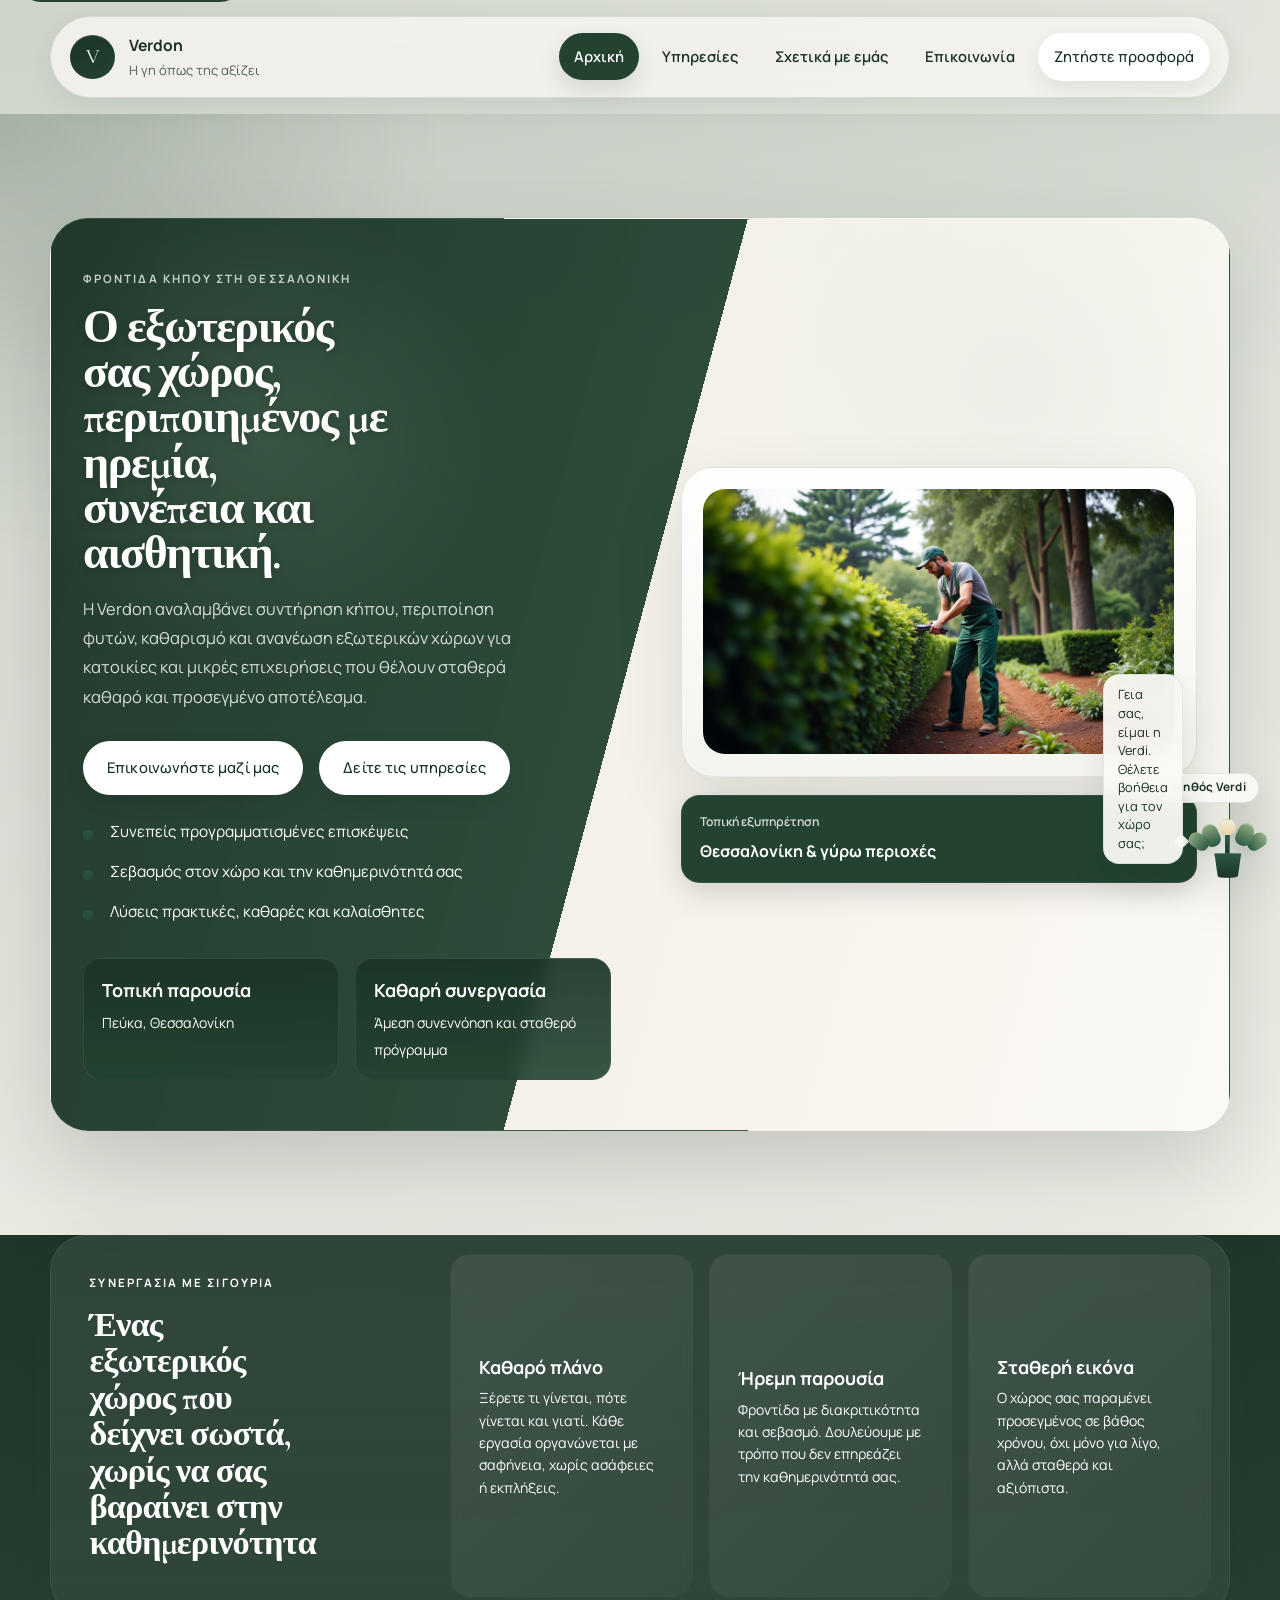
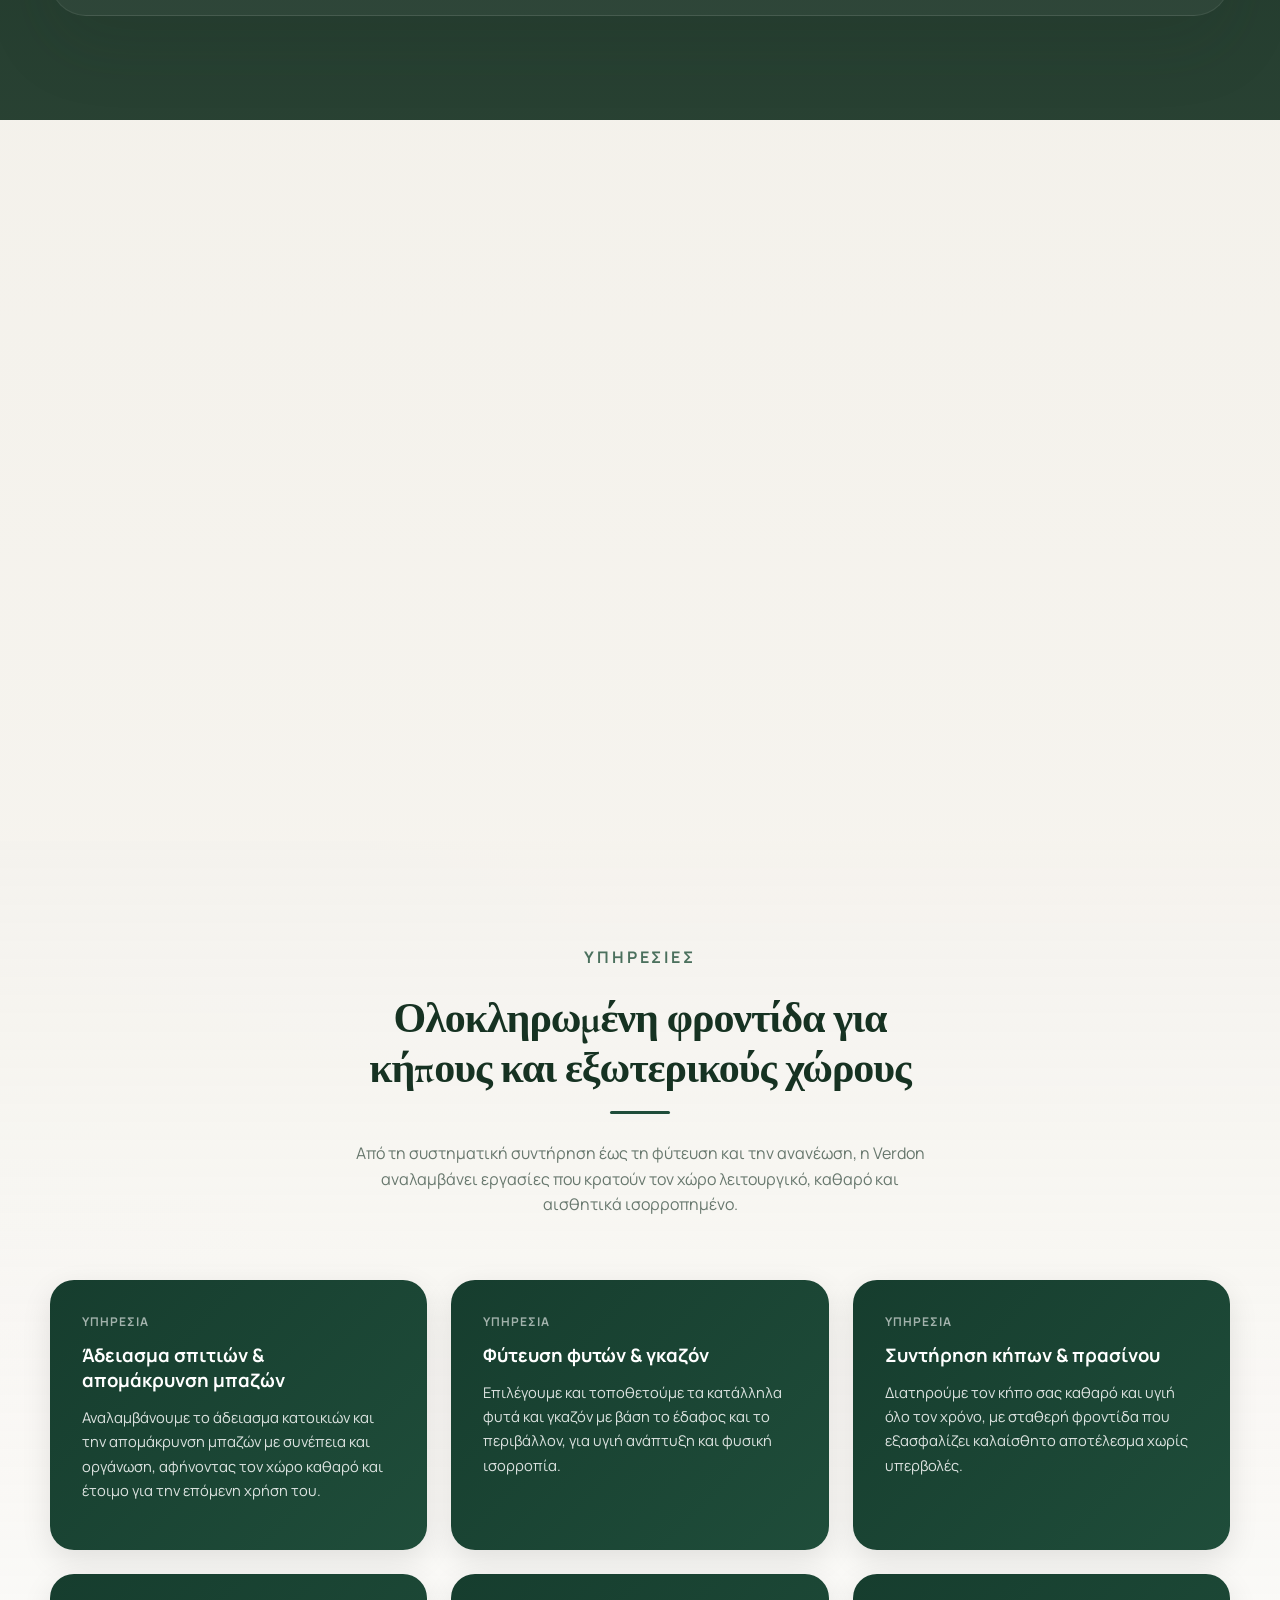
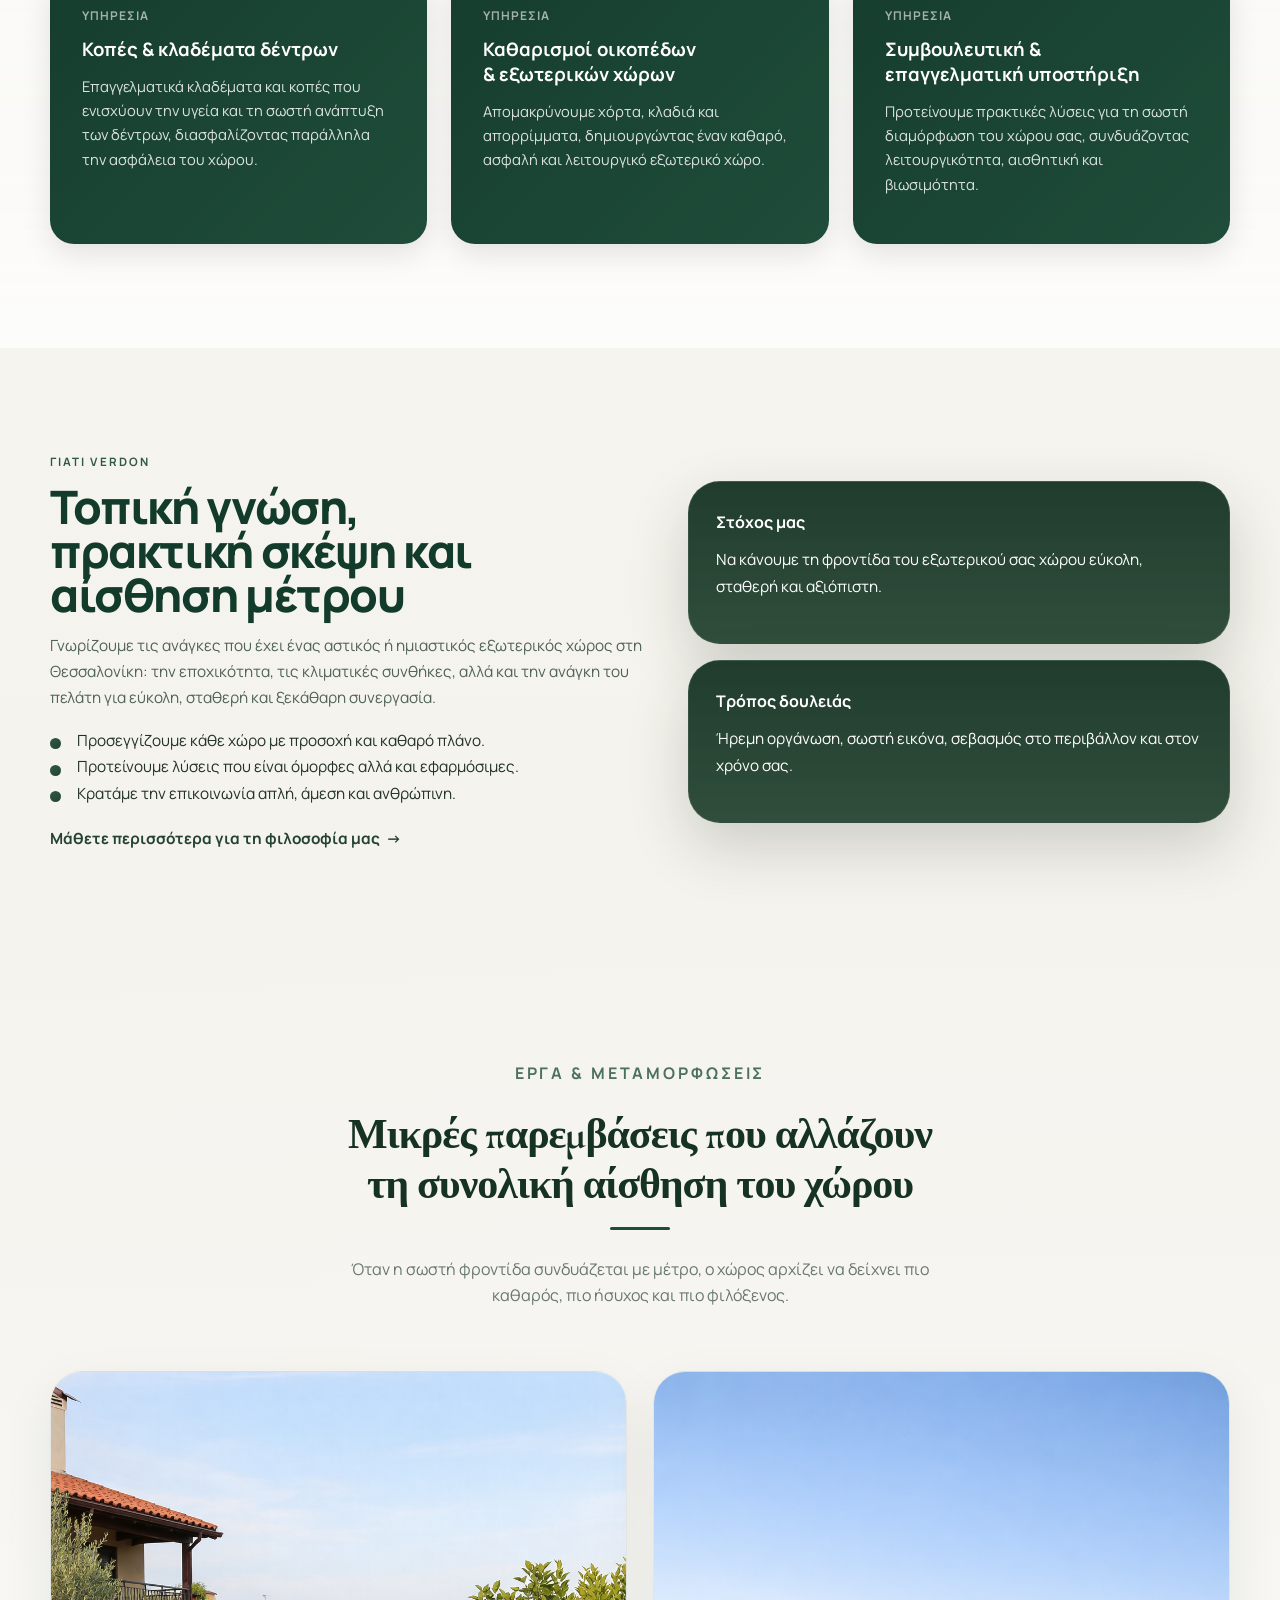
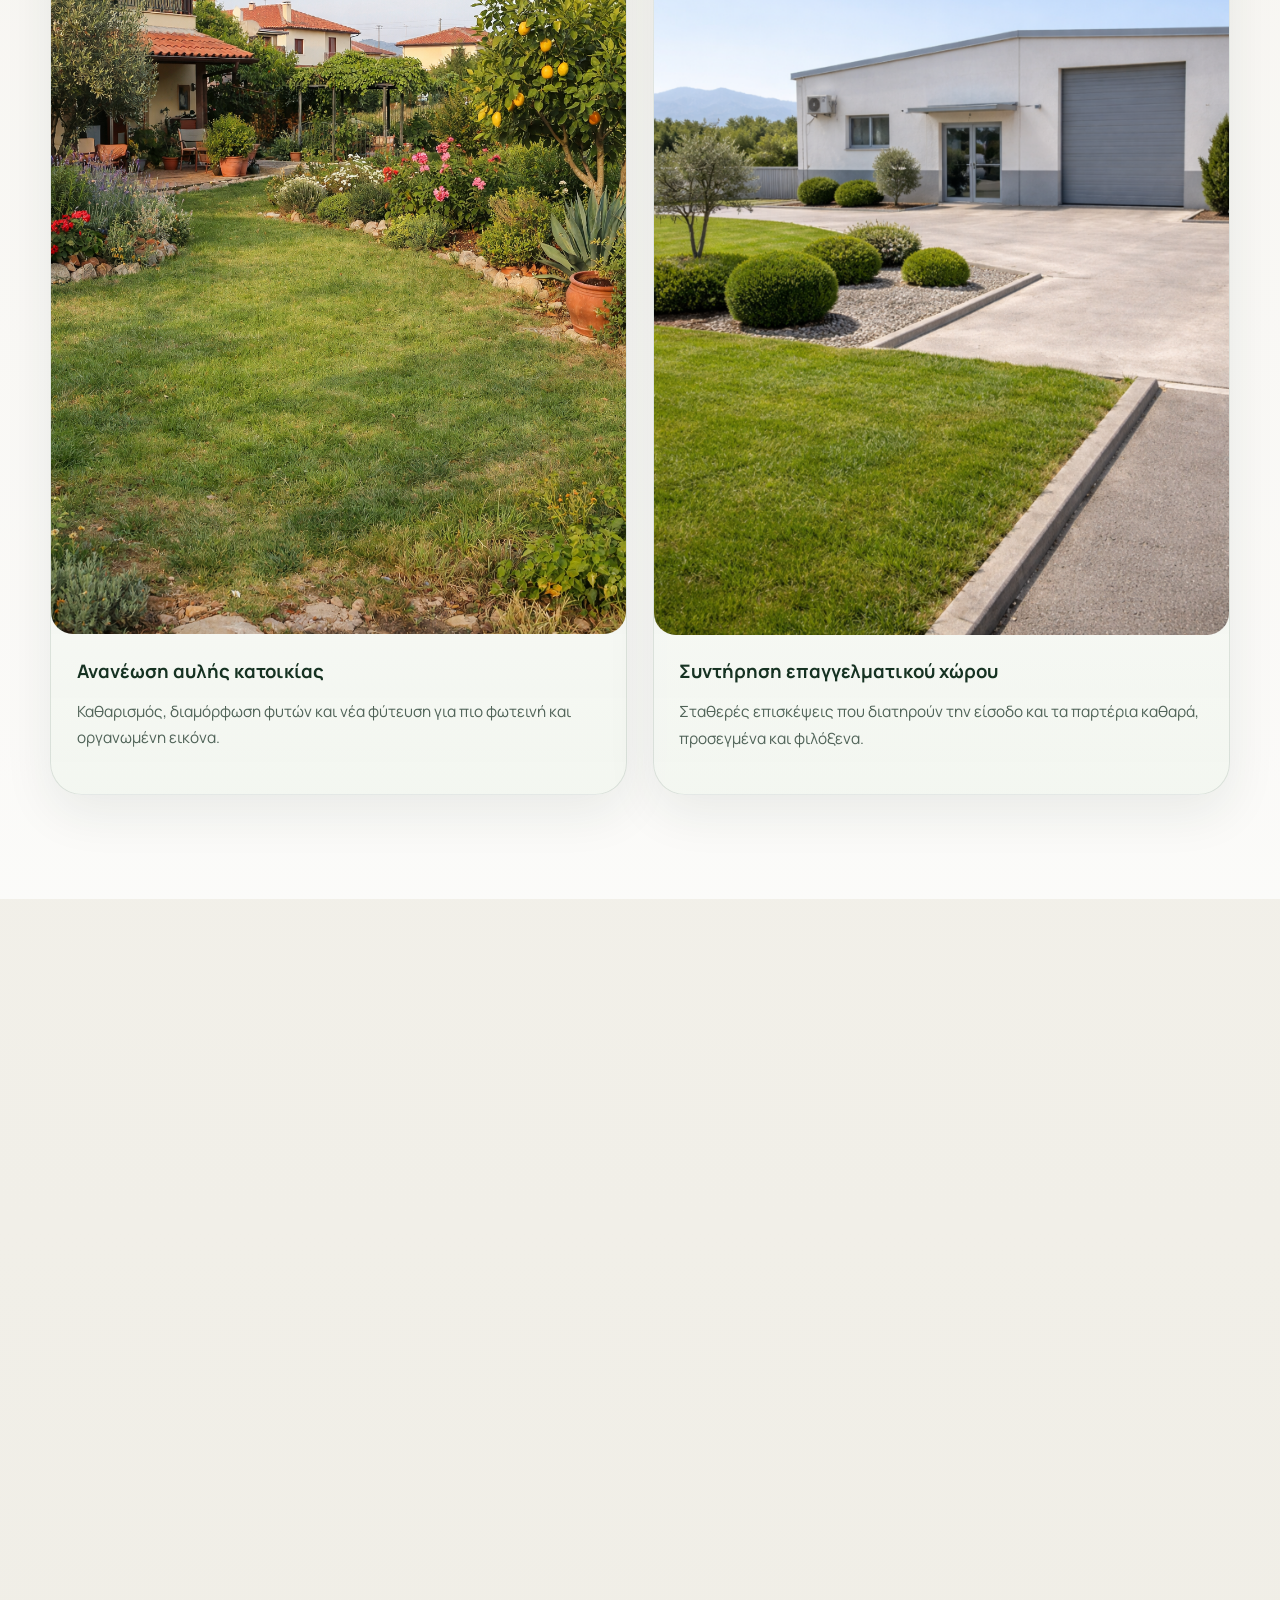
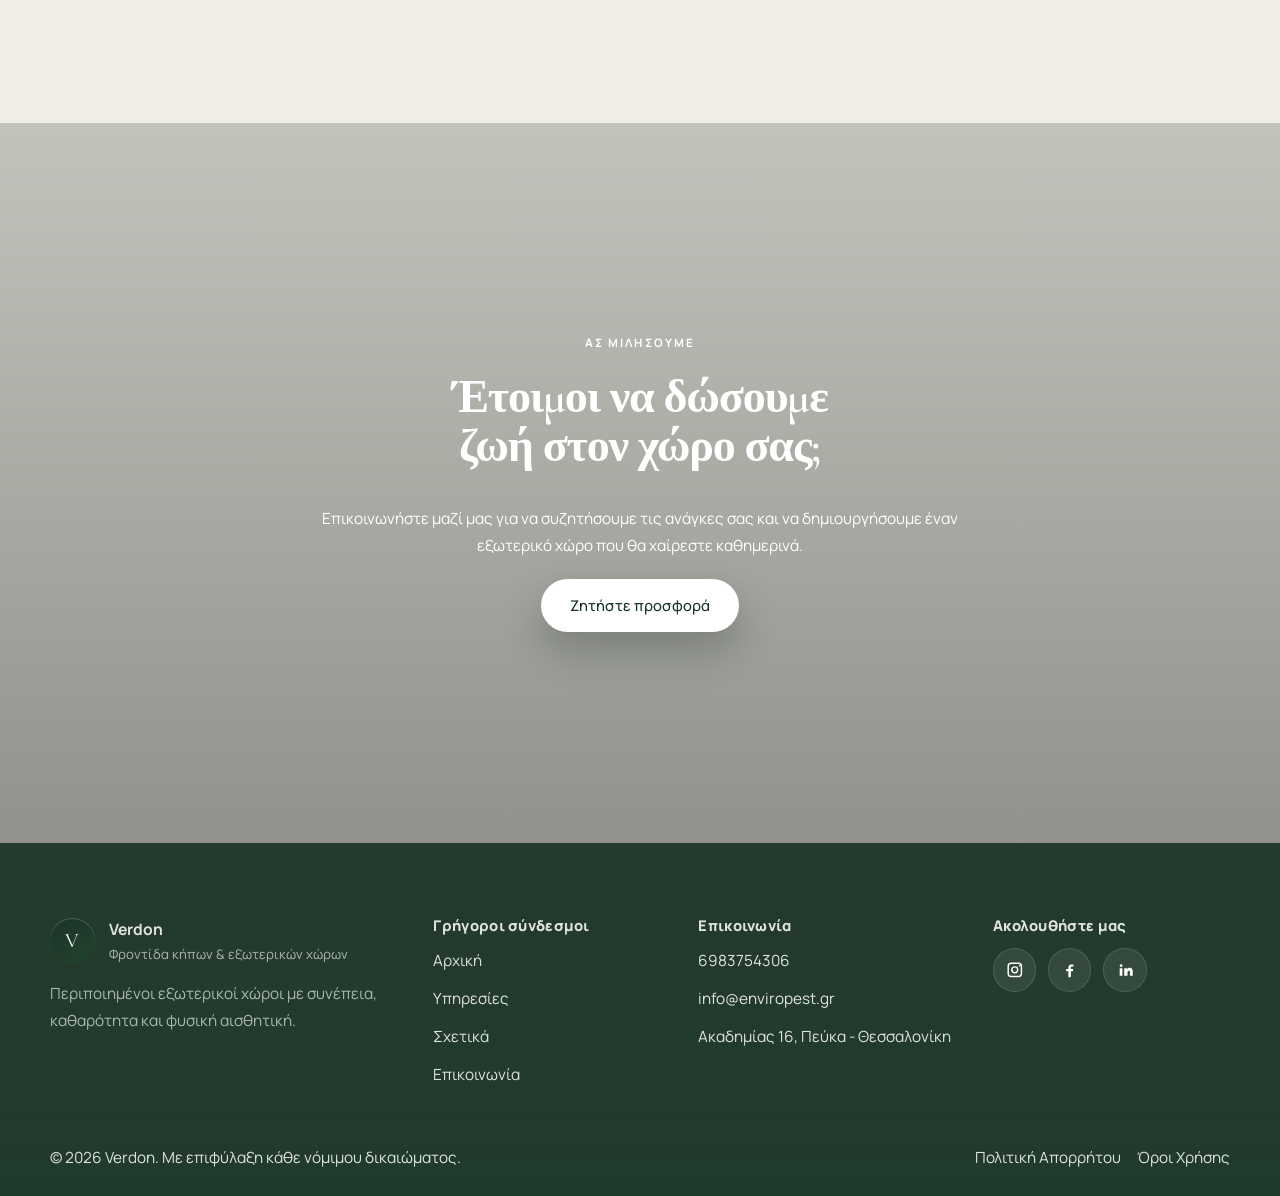
==== commit 44a2cf84: "Add SEO indexing files and metadata" ====
--- a/index.html
+++ b/index.html
@@ -20,6 +20,28 @@
     />
     <meta property="og:type" content="website" />
     <meta property="og:locale" content="el_GR" />
+    <meta property="og:url" content="https://verdon.gr/" />
+    <link rel="canonical" href="https://verdon.gr/" />
+    <script type="application/ld+json">
+      {
+        "@context": "https://schema.org",
+        "@type": "LocalBusiness",
+        "name": "Verdon",
+        "url": "https://verdon.gr/",
+        "description": "Φροντίδα κήπων και εξωτερικών χώρων στη Θεσσαλονίκη.",
+        "telephone": "+30 698 375 4306",
+        "email": "info@enviropest.gr",
+        "address": {
+          "@type": "PostalAddress",
+          "streetAddress": "Ακαδημίας 16",
+          "addressLocality": "Πεύκα",
+          "addressRegion": "Θεσσαλονίκη",
+          "postalCode": "570 10",
+          "addressCountry": "GR"
+        },
+        "areaServed": "Θεσσαλονίκη"
+      }
+    </script>
     <link rel="preconnect" href="https://fonts.googleapis.com" />
     <link rel="preconnect" href="https://fonts.gstatic.com" crossorigin />
     <link
--- a/assets/css/styles.css
+++ b/assets/css/styles.css
@@ -2313,3 +2313,462 @@
     width: 100%;
   }
 }
+
+@media (max-width: 768px) {
+  .services-page .services-list {
+    gap: 1.5rem;
+  }
+
+  .services-page .service-detail {
+    display: flex;
+    flex-direction: column;
+    align-items: stretch;
+    gap: 1.25rem;
+    padding: 1.25rem;
+    grid-template-columns: 1fr !important;
+  }
+
+  .services-page .service-text,
+  .services-page .service-benefits {
+    width: 100%;
+    max-width: 100%;
+    flex: none;
+  }
+
+  .services-page .service-text {
+    min-width: 0;
+    padding-right: 0;
+  }
+
+  .services-page .service-text h2 {
+    font-size: 2rem;
+    line-height: 1.05;
+    margin-bottom: 1rem;
+    word-break: normal;
+    overflow-wrap: break-word;
+    text-wrap: pretty;
+  }
+
+  .services-page .service-text p,
+  .services-page .service-text li {
+    font-size: 1rem;
+    line-height: 1.7;
+  }
+
+  .services-page .check-list {
+    padding-left: 1.1rem;
+    margin: 1rem 0 1.25rem;
+  }
+
+  .services-page .check-list li {
+    margin-bottom: 0.75rem;
+  }
+
+  .services-page .service-benefits {
+    position: static !important;
+    top: auto !important;
+    right: auto !important;
+    align-self: stretch;
+    justify-self: auto;
+    margin-top: 0.5rem;
+    padding: 1.25rem;
+    border-radius: 24px;
+    min-height: 0;
+  }
+
+  .services-page .service-benefits h3 {
+    font-size: 1.6rem;
+    margin-bottom: 0.75rem;
+  }
+
+  .services-page .service-benefits p {
+    font-size: 1rem;
+    line-height: 1.6;
+  }
+
+  .services-page .service-detail .button.button-primary {
+    display: inline-flex;
+    width: 100%;
+    justify-content: center;
+    text-align: center;
+  }
+}
+
+@media (max-width: 768px) {
+  .about-page .about-hero-grid,
+  .about-page .split-section,
+  .about-page .cta-band-inner,
+  .about-page .values-grid {
+    display: grid;
+    grid-template-columns: 1fr !important;
+    gap: 1.25rem;
+  }
+
+  .about-page .about-intro,
+  .about-page .split-copy,
+  .about-page .about-philosophy-copy,
+  .about-page .about-local-copy,
+  .about-page .about-cta-copy,
+  .about-page .about-visual,
+  .about-page .split-panel,
+  .about-page .cta-actions {
+    width: 100%;
+    max-width: 100%;
+    min-width: 0;
+  }
+
+  .about-page .about-intro h1,
+  .about-page .split-copy h2,
+  .about-page .section-heading h2,
+  .about-page .about-local-copy h2,
+  .about-page .about-cta-copy h2 {
+    font-size: 2rem;
+    line-height: 1.1;
+    word-break: normal;
+    overflow-wrap: break-word;
+    text-wrap: pretty;
+  }
+
+  .about-page .about-intro p,
+  .about-page .split-copy p,
+  .about-page .about-local-copy p,
+  .about-page .about-cta-copy p,
+  .about-page .section-heading p,
+  .about-page .value-card p,
+  .about-page .stat-card p {
+    font-size: 1rem;
+    line-height: 1.7;
+  }
+
+  .about-page .about-visual img {
+    width: 100%;
+    display: block;
+    height: auto;
+    border-radius: 28px;
+  }
+
+  .about-page .split-panel {
+    display: grid;
+    grid-template-columns: 1fr;
+    gap: 1rem;
+    position: static !important;
+  }
+
+  .about-page .stat-card,
+  .about-page .value-card {
+    width: 100%;
+    max-width: 100%;
+    padding: 1.25rem;
+    border-radius: 24px;
+  }
+
+  .about-page .stat-card strong,
+  .about-page .value-card h3 {
+    font-size: 1.5rem;
+    line-height: 1.2;
+    display: block;
+    margin-bottom: 0.75rem;
+  }
+
+  .about-page .cta-actions {
+    display: flex;
+    width: 100%;
+  }
+
+  .about-page .button.button-primary {
+    width: 100%;
+    display: inline-flex;
+    justify-content: center;
+    text-align: center;
+  }
+}
+
+@media (max-width: 768px) {
+  .hero-section .hero-grid,
+  .trust-strip-section .trust-strip,
+  .section-tight .benefits-grid,
+  .section-soft .services-preview-grid,
+  .philosophy-section .split-section,
+  .project-grid,
+  .testimonials-grid,
+  .cta-band-inner {
+    display: grid;
+    grid-template-columns: 1fr !important;
+    gap: 1.25rem;
+  }
+
+  .hero-copy,
+  .hero-visual,
+  .philosophy-section .split-copy,
+  .philosophy-section .split-panel,
+  .project-card,
+  .trust-stat,
+  .benefit-card,
+  .service-preview,
+  .testimonial-card,
+  .video-cta-content {
+    width: 100%;
+    max-width: 100%;
+    min-width: 0;
+  }
+
+  .hero-title,
+  .trust-strip-intro h2,
+  .section-heading h2,
+  .philosophy-section .split-copy h2,
+  .video-cta-content h2 {
+    word-break: normal;
+    overflow-wrap: break-word;
+    text-wrap: pretty;
+  }
+
+  .hero-section .hero-grid {
+    min-height: auto;
+    padding: 1.25rem;
+  }
+
+  .hero-title {
+    max-width: 100%;
+    font-size: 2.2rem;
+    line-height: 1.05;
+  }
+
+  .hero-title br,
+  .trust-strip-intro h2 br {
+    display: none;
+  }
+
+  .trust-strip-intro h2,
+  .section-heading h2,
+  .philosophy-section .split-copy h2,
+  .video-cta-content h2 {
+    font-size: 1.9rem;
+    line-height: 1.1;
+  }
+
+  .hero-copy .lead,
+  .hero-copy p,
+  .section-heading p,
+  .philosophy-section .split-copy p,
+  .benefit-card p,
+  .service-preview p,
+  .project-copy p,
+  .testimonial-card p,
+  .video-cta-content p,
+  .trust-stat span,
+  .hero-points li {
+    font-size: 1rem;
+    line-height: 1.7;
+  }
+
+  .hero-actions {
+    display: flex;
+    flex-direction: column;
+    gap: 0.75rem;
+  }
+
+  .hero-actions .button,
+  .video-cta-button,
+  .hero-section .button.button-primary,
+  .hero-section .button.button-secondary,
+  .video-cta-section .button.button-primary {
+    width: 100%;
+    display: inline-flex;
+    justify-content: center;
+    text-align: center;
+  }
+
+  .hero-points {
+    max-width: 100%;
+    gap: 0.75rem;
+    padding-left: 0;
+  }
+
+  .hero-points li {
+    padding-left: 1.55rem;
+  }
+
+  .hero-trustbar {
+    display: grid;
+    grid-template-columns: 1fr;
+    gap: 0.75rem;
+    max-width: 100%;
+  }
+
+  .hero-card-main img,
+  .project-card img {
+    width: 100%;
+    height: auto;
+    display: block;
+  }
+
+  .hero-card-floating {
+    position: static !important;
+    margin-top: 0.75rem;
+    width: 100%;
+    max-width: 100%;
+  }
+
+  .trust-strip-intro,
+  .trust-stat {
+    width: 100%;
+    max-width: 100%;
+    min-height: 0;
+  }
+
+  .split-panel {
+    display: grid;
+    grid-template-columns: 1fr;
+    gap: 1rem;
+    position: static !important;
+  }
+
+  .stat-card,
+  .benefit-card,
+  .service-preview,
+  .testimonial-card,
+  .trust-stat {
+    padding: 1.25rem;
+    border-radius: 24px;
+  }
+
+  .project-copy {
+    padding: 1.25rem;
+  }
+
+  .video-cta-section {
+    min-height: auto;
+    padding: 3rem 0;
+  }
+
+  .video-cta-content {
+    padding: 1.5rem 1rem;
+  }
+}
+
+@media (max-width: 768px) {
+  .hero-section {
+    padding-bottom: 3rem;
+    min-height: auto;
+    overflow: visible;
+  }
+
+  .hero-grid {
+    display: grid;
+    grid-template-columns: 1fr !important;
+    gap: 1.25rem;
+    align-items: start;
+    min-height: auto;
+    padding: 1.35rem 1.25rem 2rem;
+    overflow: visible;
+    background:
+      radial-gradient(circle at 14% 18%, rgba(143, 176, 151, 0.16), transparent 24%),
+      linear-gradient(180deg, rgba(27, 51, 38, 0.97) 0%, rgba(35, 67, 48, 0.95) 100%);
+  }
+
+  .hero-copy {
+    width: 100%;
+    max-width: 100%;
+    min-width: 0;
+    padding-bottom: 1.5rem;
+  }
+
+  .hero-visual {
+    width: 100%;
+    max-width: 100%;
+    min-width: 0;
+    display: flex;
+    flex-direction: column;
+    gap: 0.75rem;
+  }
+
+  .hero-card-floating {
+    position: static !important;
+    inset: auto !important;
+    transform: none !important;
+    margin-top: 0.75rem;
+    width: 100%;
+  }
+
+  .hero-points {
+    display: block;
+    margin-top: 1rem;
+    margin-bottom: 1.5rem;
+    padding-left: 1.25rem;
+  }
+
+  .hero-points li {
+    margin-bottom: 0.75rem;
+    line-height: 1.7;
+  }
+
+  .hero-trustbar {
+    display: grid;
+    grid-template-columns: 1fr;
+    gap: 0.75rem;
+    margin-top: 1rem;
+    margin-bottom: 0;
+  }
+
+  .trust-strip-section {
+    margin-top: 0 !important;
+  }
+}
+
+@media (max-width: 768px) {
+  main,
+  .section,
+  .container,
+  .legal-page,
+  .legal-copy,
+  .privacy-policy,
+  .page-content {
+    width: 100%;
+    max-width: 100%;
+    min-width: 0;
+  }
+
+  .legal-page,
+  .legal-copy,
+  .privacy-policy,
+  .page-content,
+  .section,
+  main > section {
+    display: block;
+    opacity: 1;
+    visibility: visible;
+    height: auto;
+    max-height: none;
+    overflow: visible;
+    transform: none;
+  }
+
+  .reveal,
+  .reveal-delay,
+  .reveal.is-visible,
+  .reveal-delay.is-visible {
+    opacity: 1;
+    visibility: visible;
+    transform: none;
+  }
+
+  main {
+    padding-top: 1rem;
+    padding-bottom: 2rem;
+  }
+
+  .legal-page {
+    padding: 3.5rem 0 2rem;
+  }
+
+  .legal-copy {
+    padding-inline: 0.1rem;
+  }
+
+  h1,
+  h2,
+  h3 {
+    word-break: normal;
+    overflow-wrap: break-word;
+  }
+}
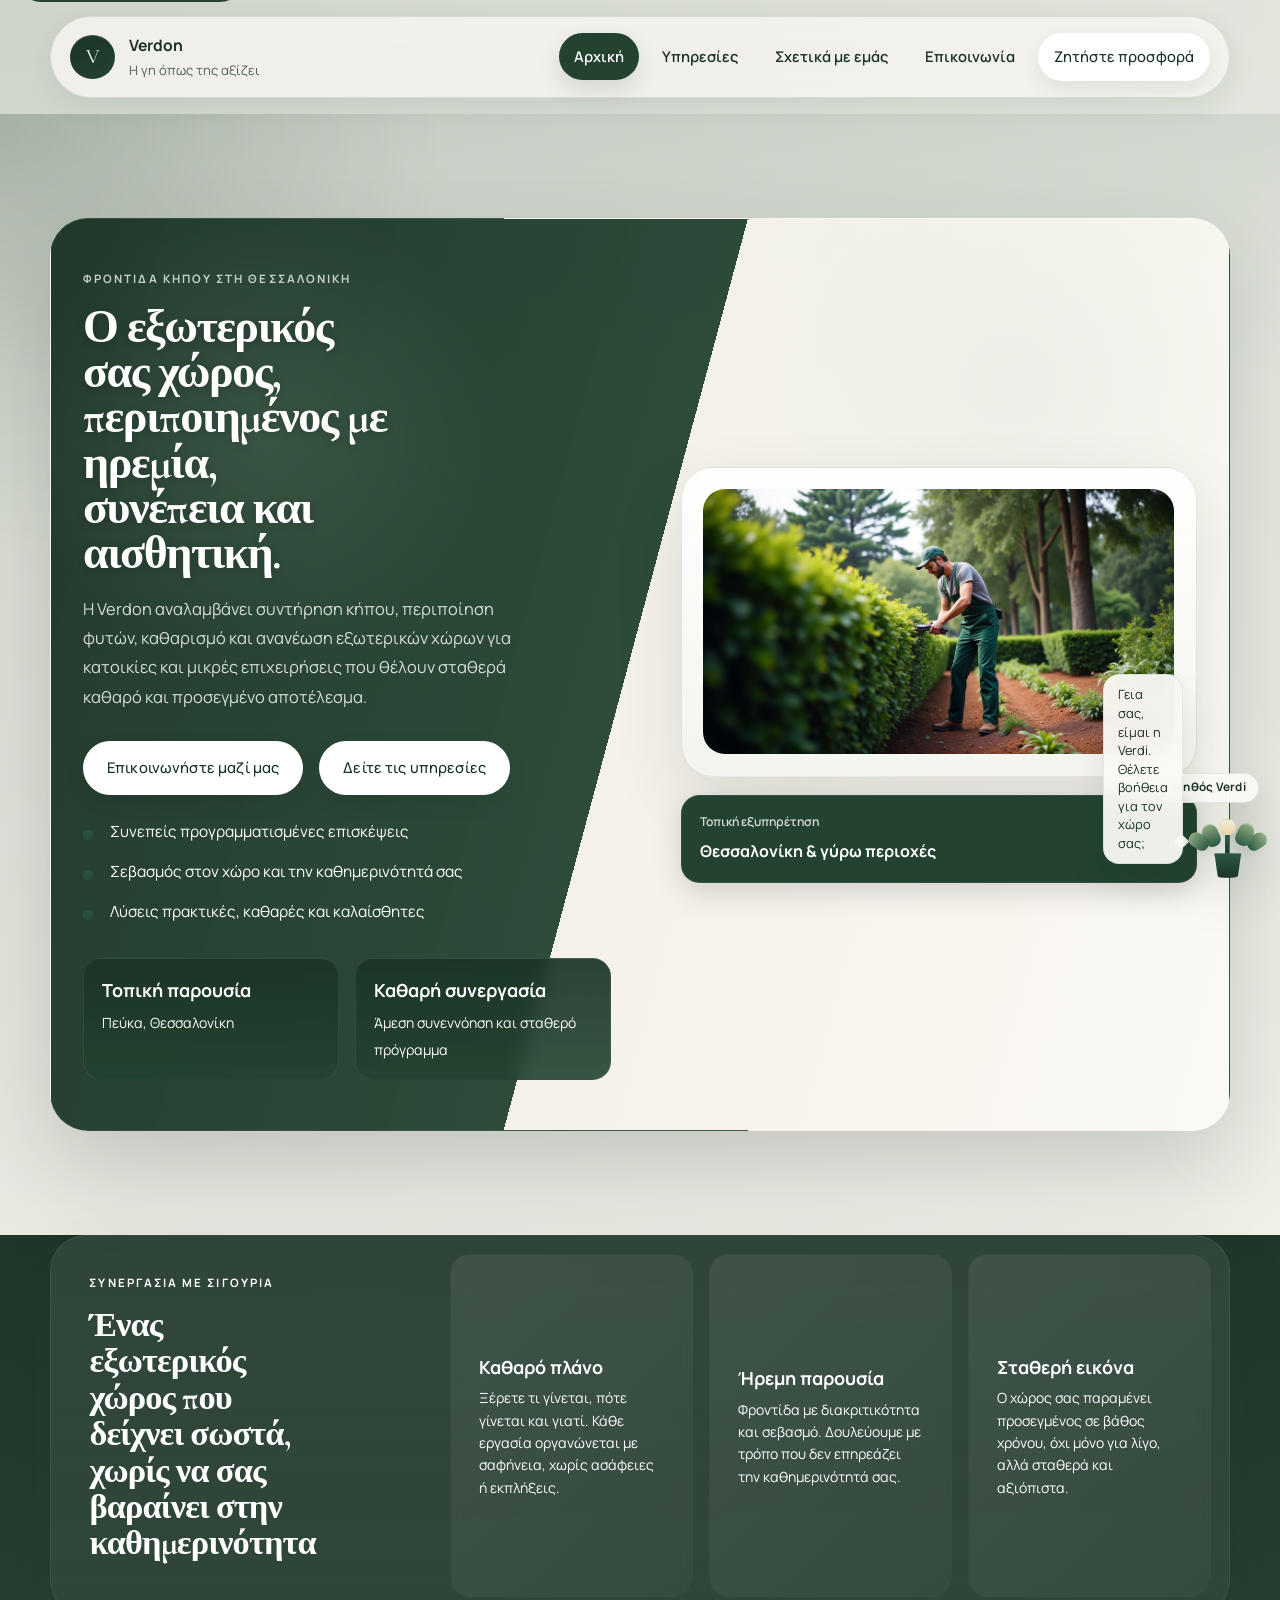
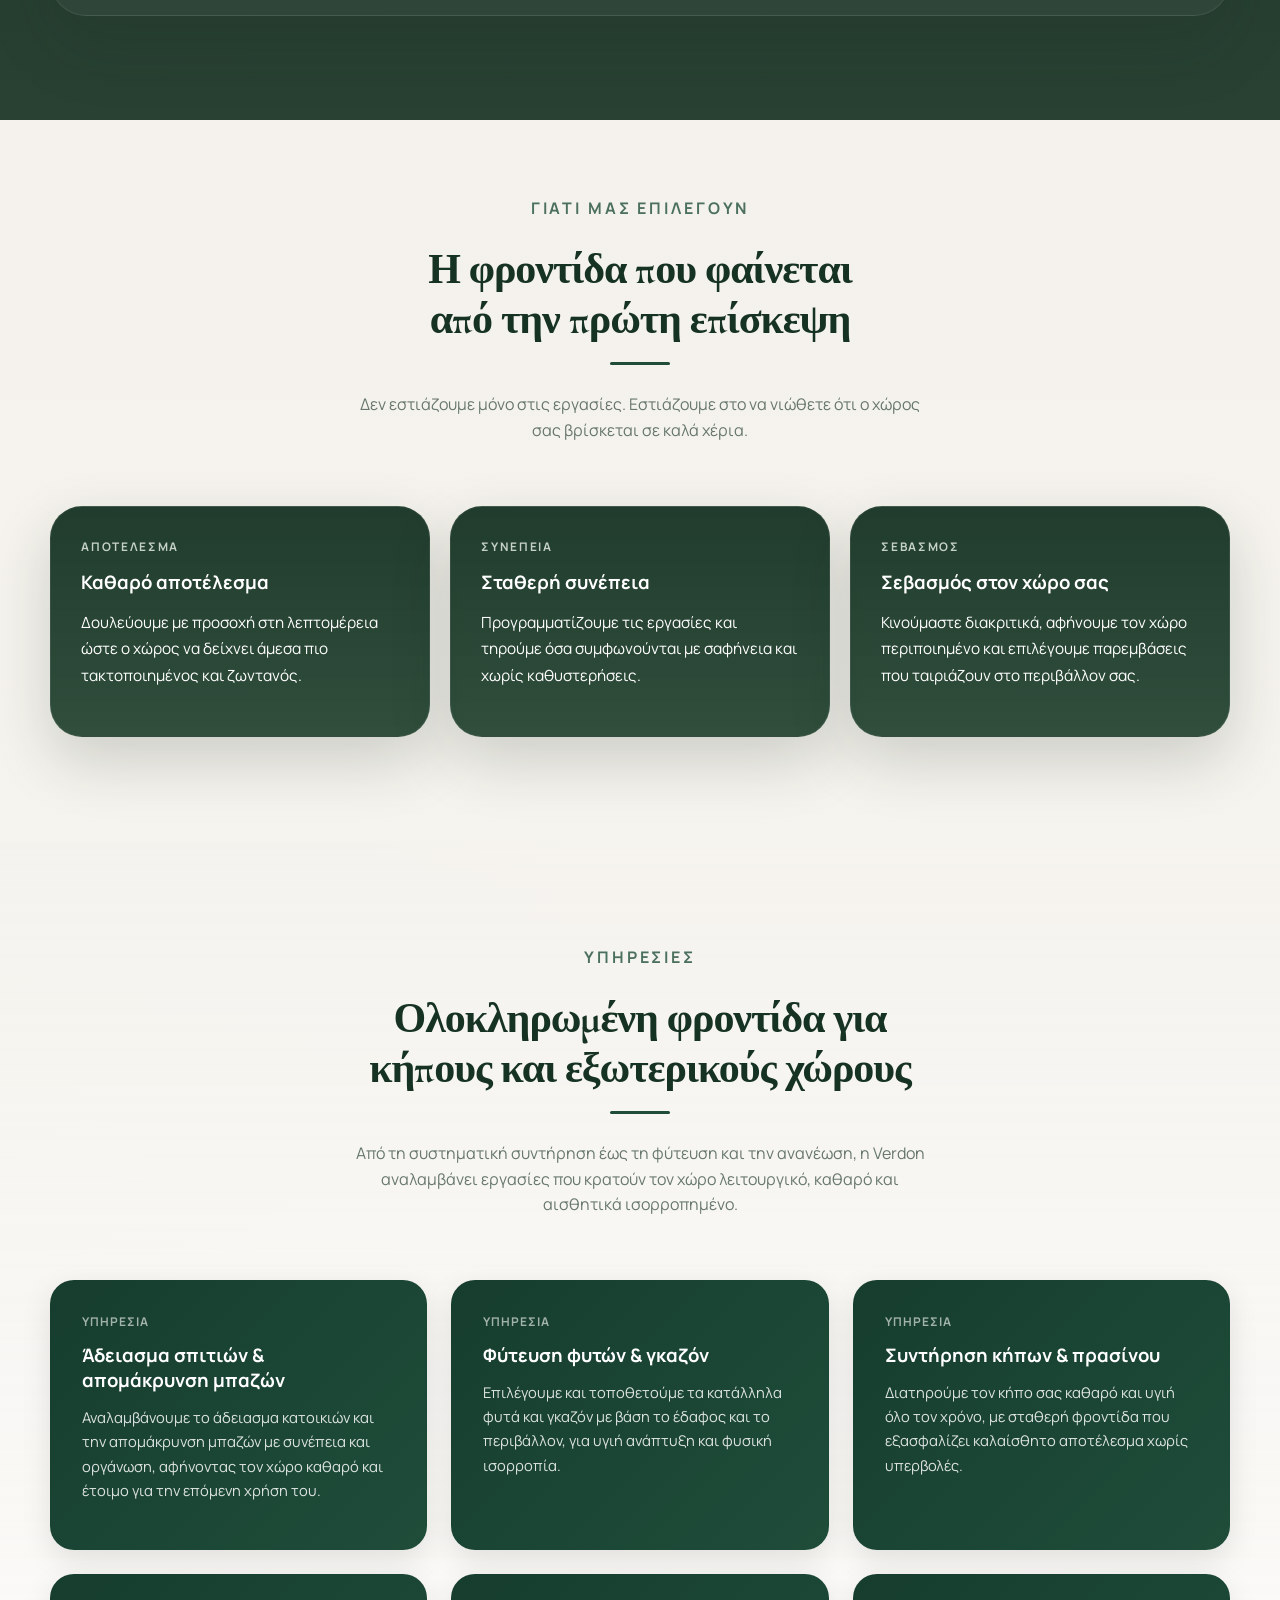
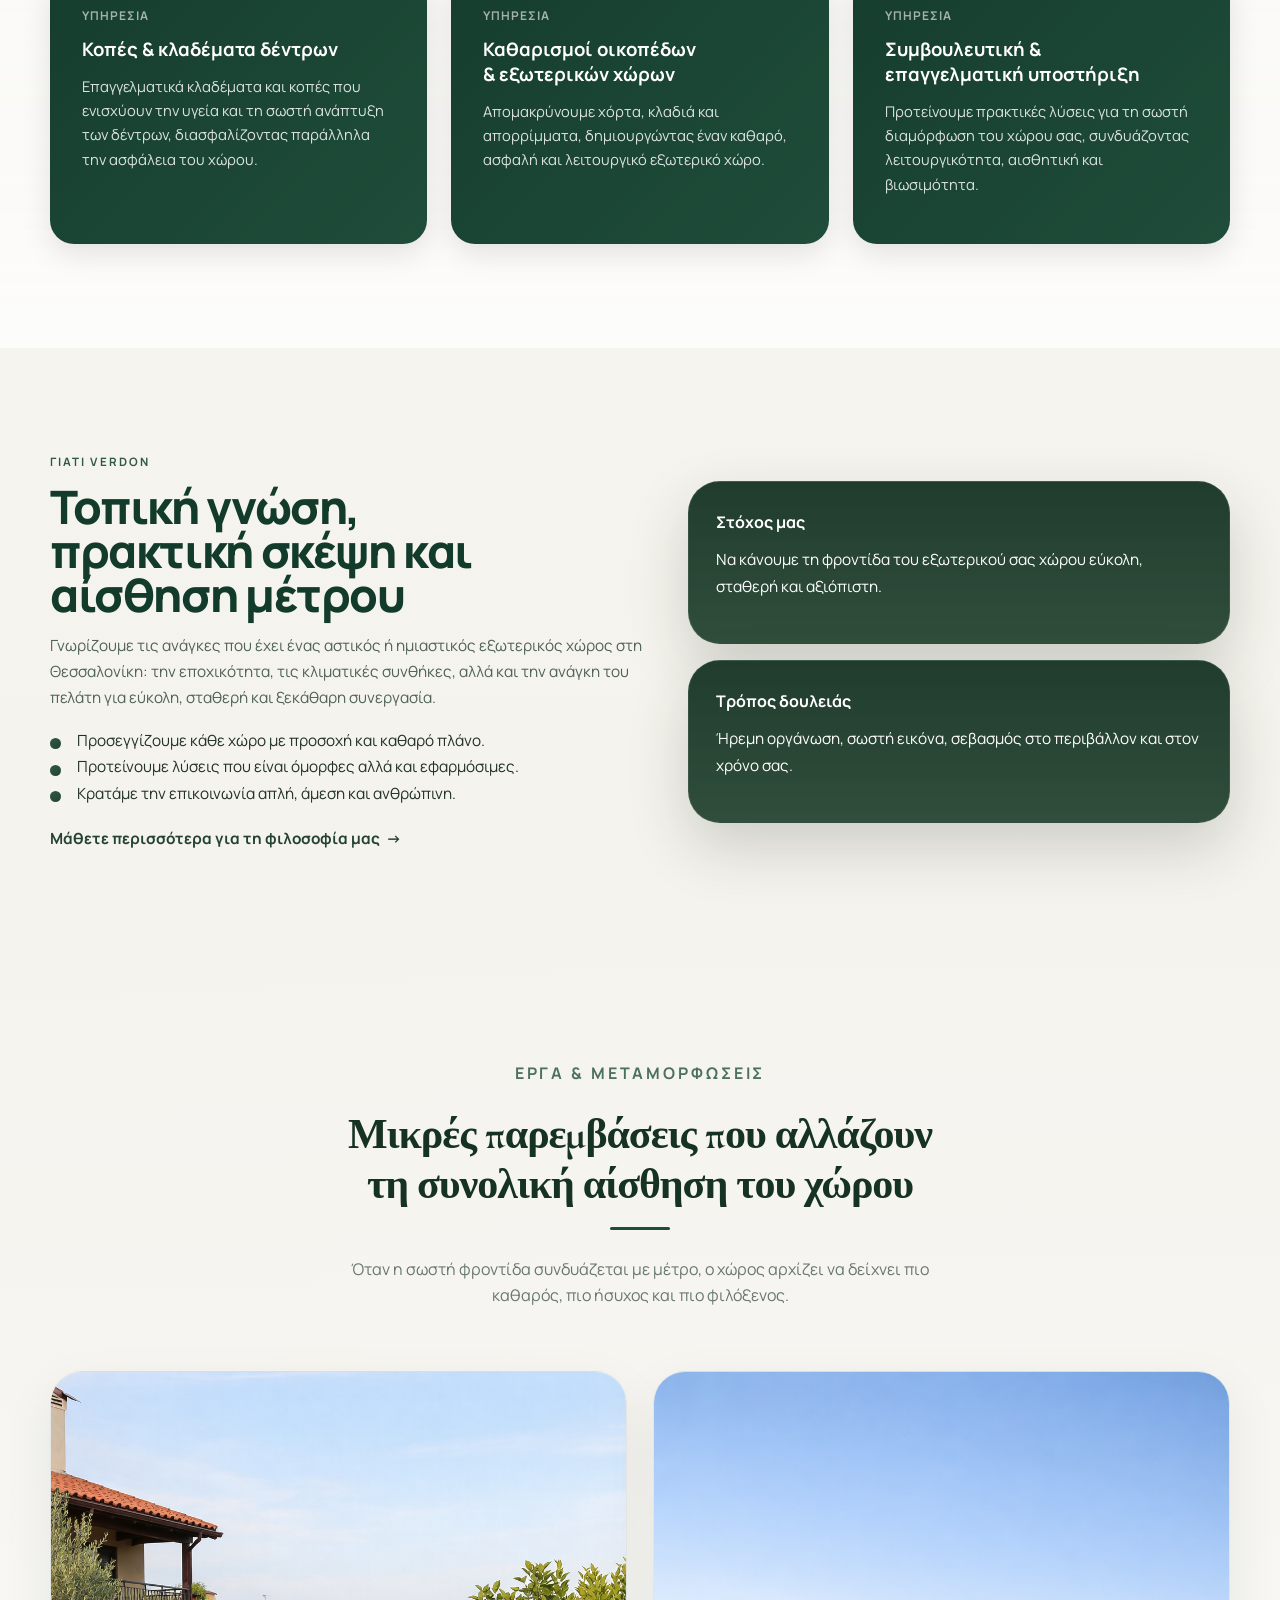
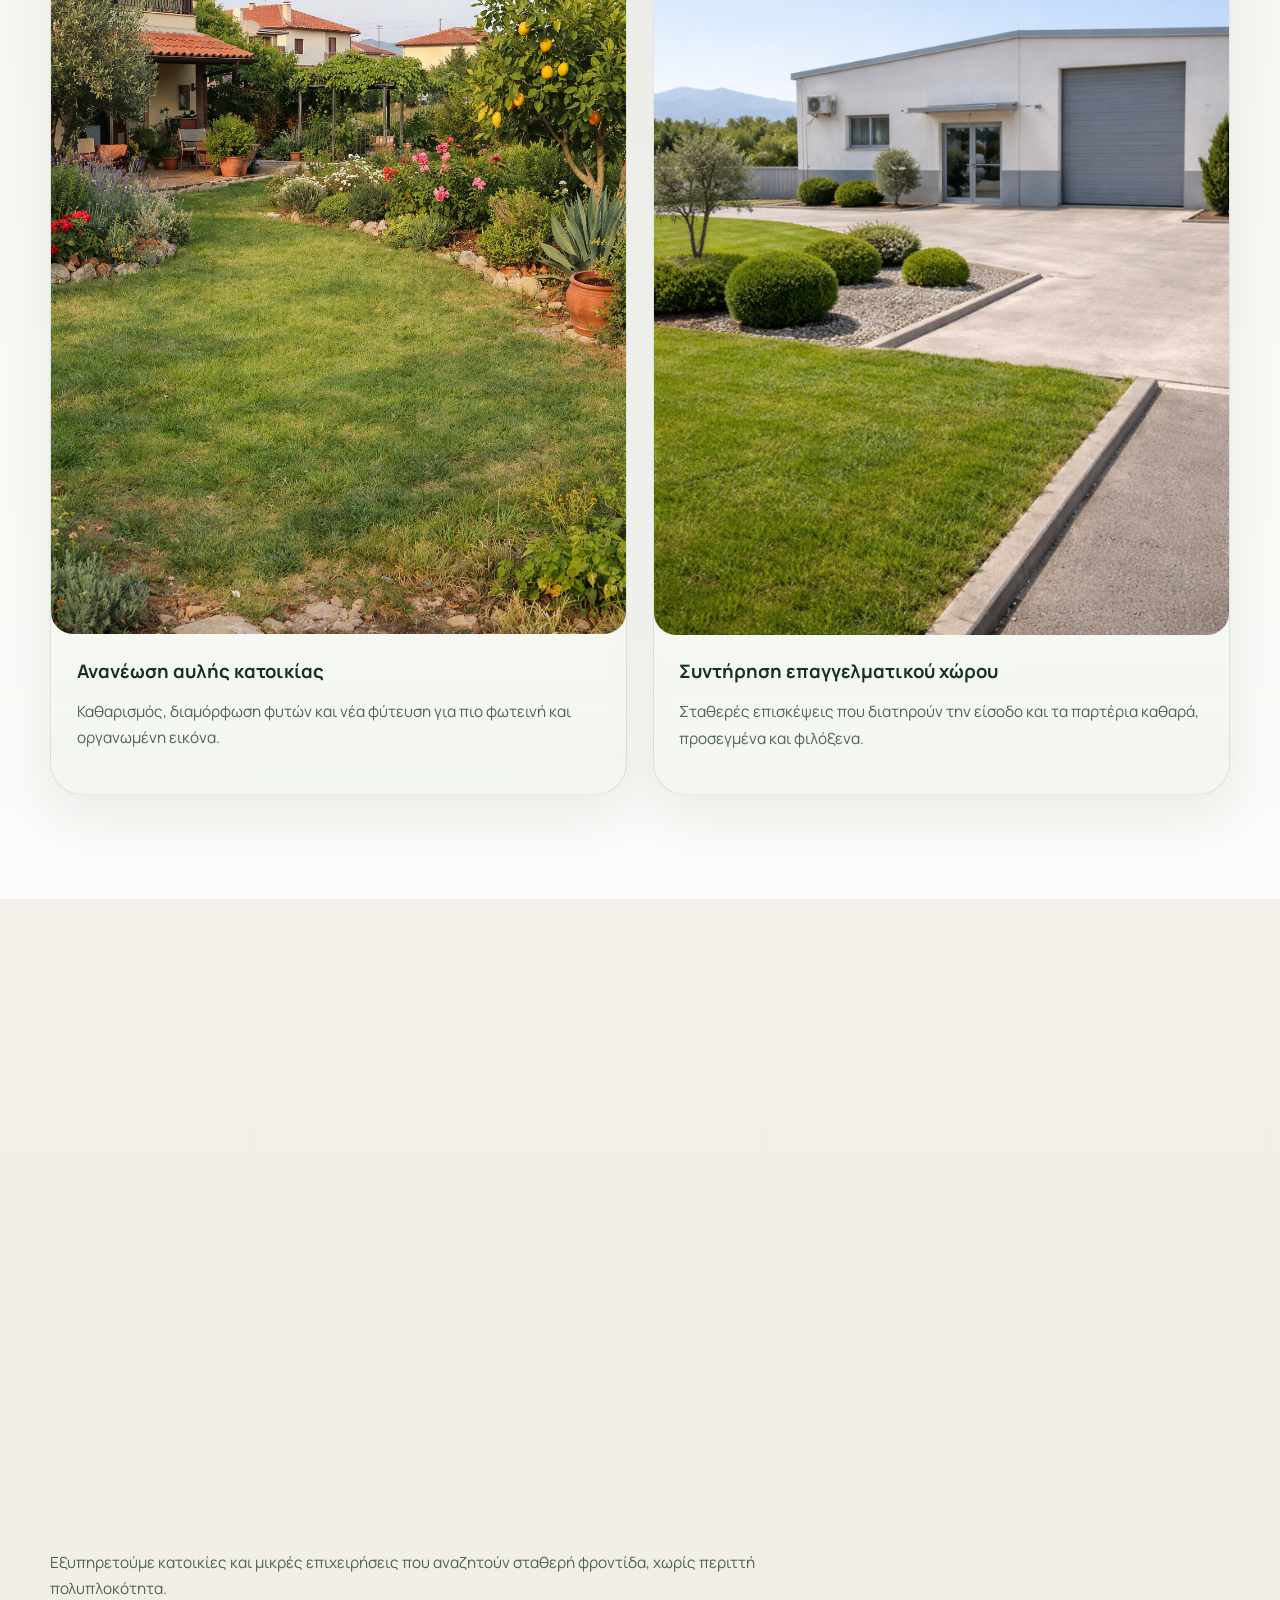
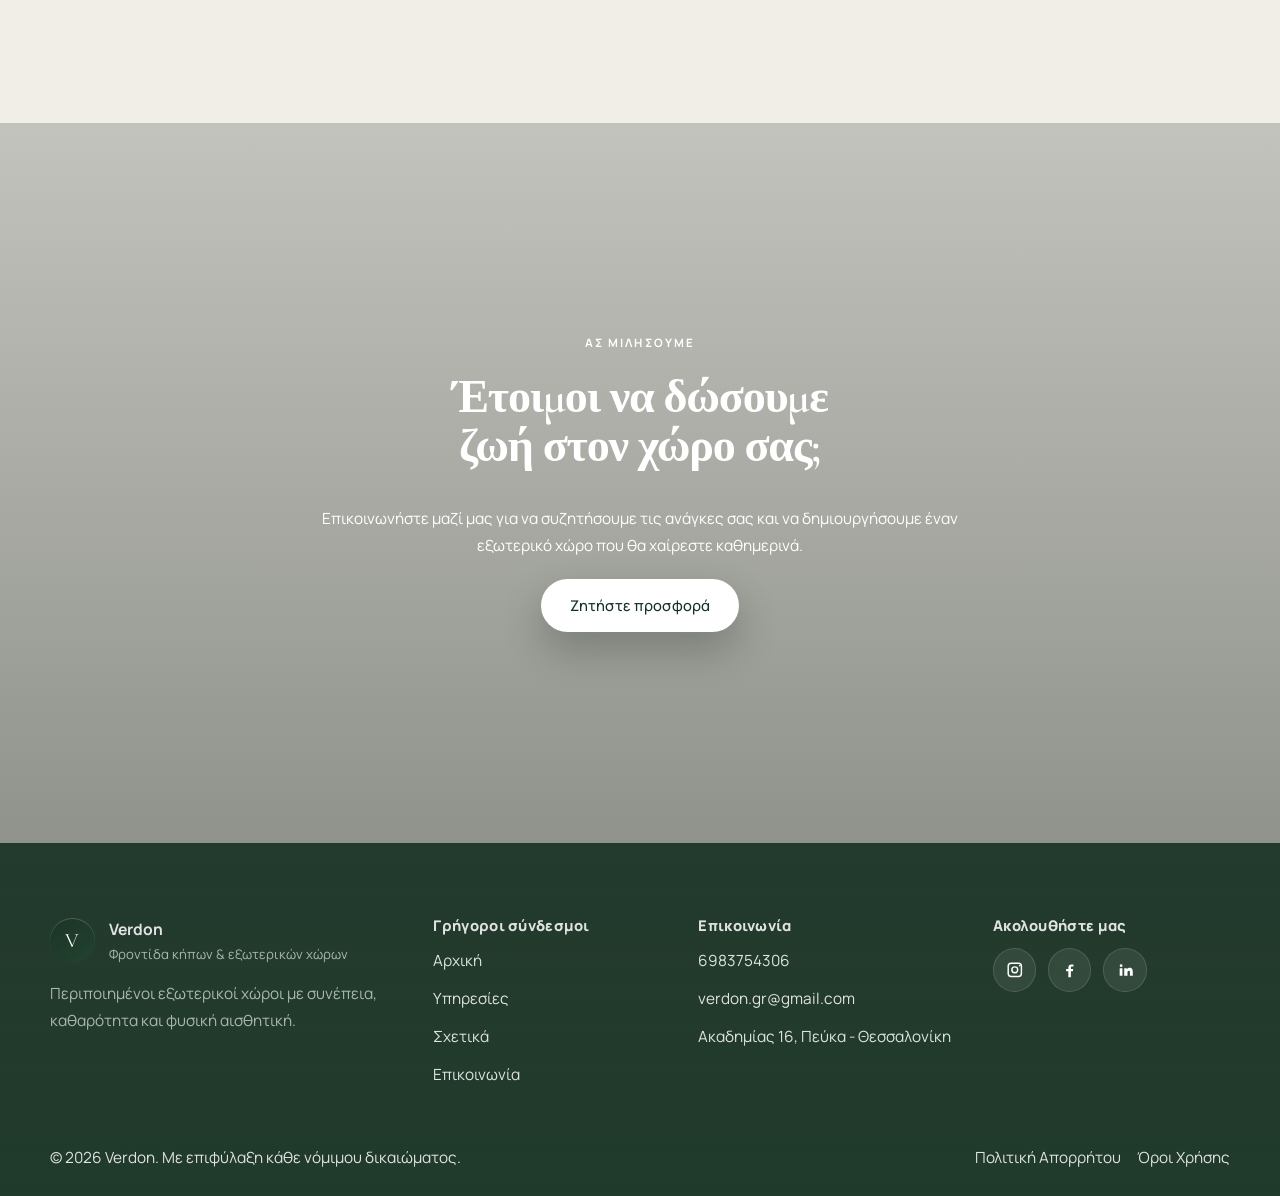
==== commit 5417377d: "new email" ====
--- a/index.html
+++ b/index.html
@@ -30,7 +30,7 @@
         "url": "https://verdon.gr/",
         "description": "Φροντίδα κήπων και εξωτερικών χώρων στη Θεσσαλονίκη.",
         "telephone": "+30 698 375 4306",
-        "email": "info@enviropest.gr",
+        "email": "verdon.gr@gmail.com",
         "address": {
           "@type": "PostalAddress",
           "streetAddress": "Ακαδημίας 16",
@@ -188,7 +188,7 @@
             <article class="benefit-card reveal">
               <span class="card-kicker">Συνέπεια</span>
               <h3>Σταθερή συνέπεια</h3>
-              <p>Προγραμματίζουμε με σαφήνεια τις εργασίες και τηρούμε όσα συμφωνούνται, χωρίς ασάφεια και καθυστερήσεις.</p>
+              <p>Προγραμματίζουμε τις εργασίες και τηρούμε όσα συμφωνούνται με σαφήνεια και χωρίς καθυστερήσεις.</p>
             </article>
             <article class="benefit-card reveal">
               <span class="card-kicker">Σεβασμός</span>
@@ -404,7 +404,7 @@
           <h3>Επικοινωνία</h3>
           <ul class="footer-links">
             <li><a href="tel:6983754306">6983754306</a></li>
-            <li><a href="mailto:info@enviropest.gr">info@enviropest.gr</a></li>
+            <li><a href="mailto:verdon.gr@gmail.com">verdon.gr@gmail.com</a></li>
             <li>Ακαδημίας 16, Πεύκα - Θεσσαλονίκη</li>
           </ul>
         </div>
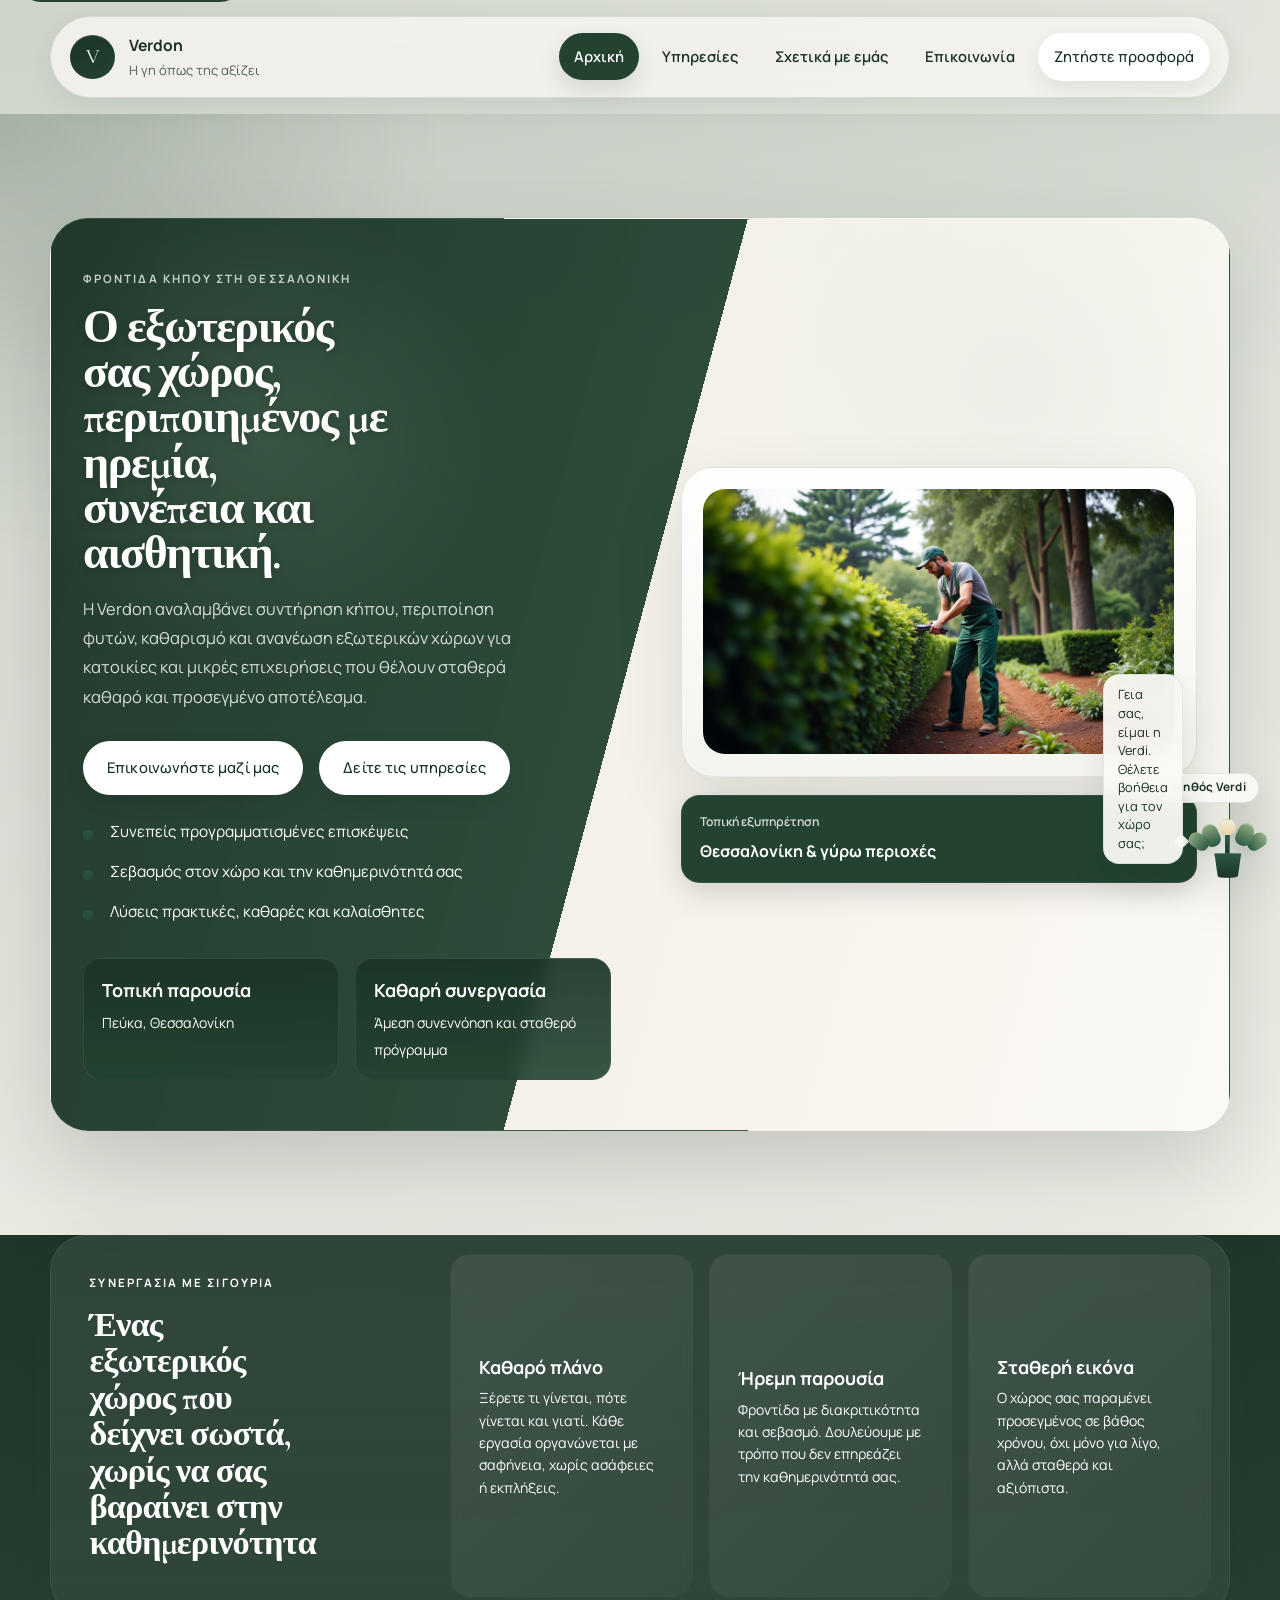
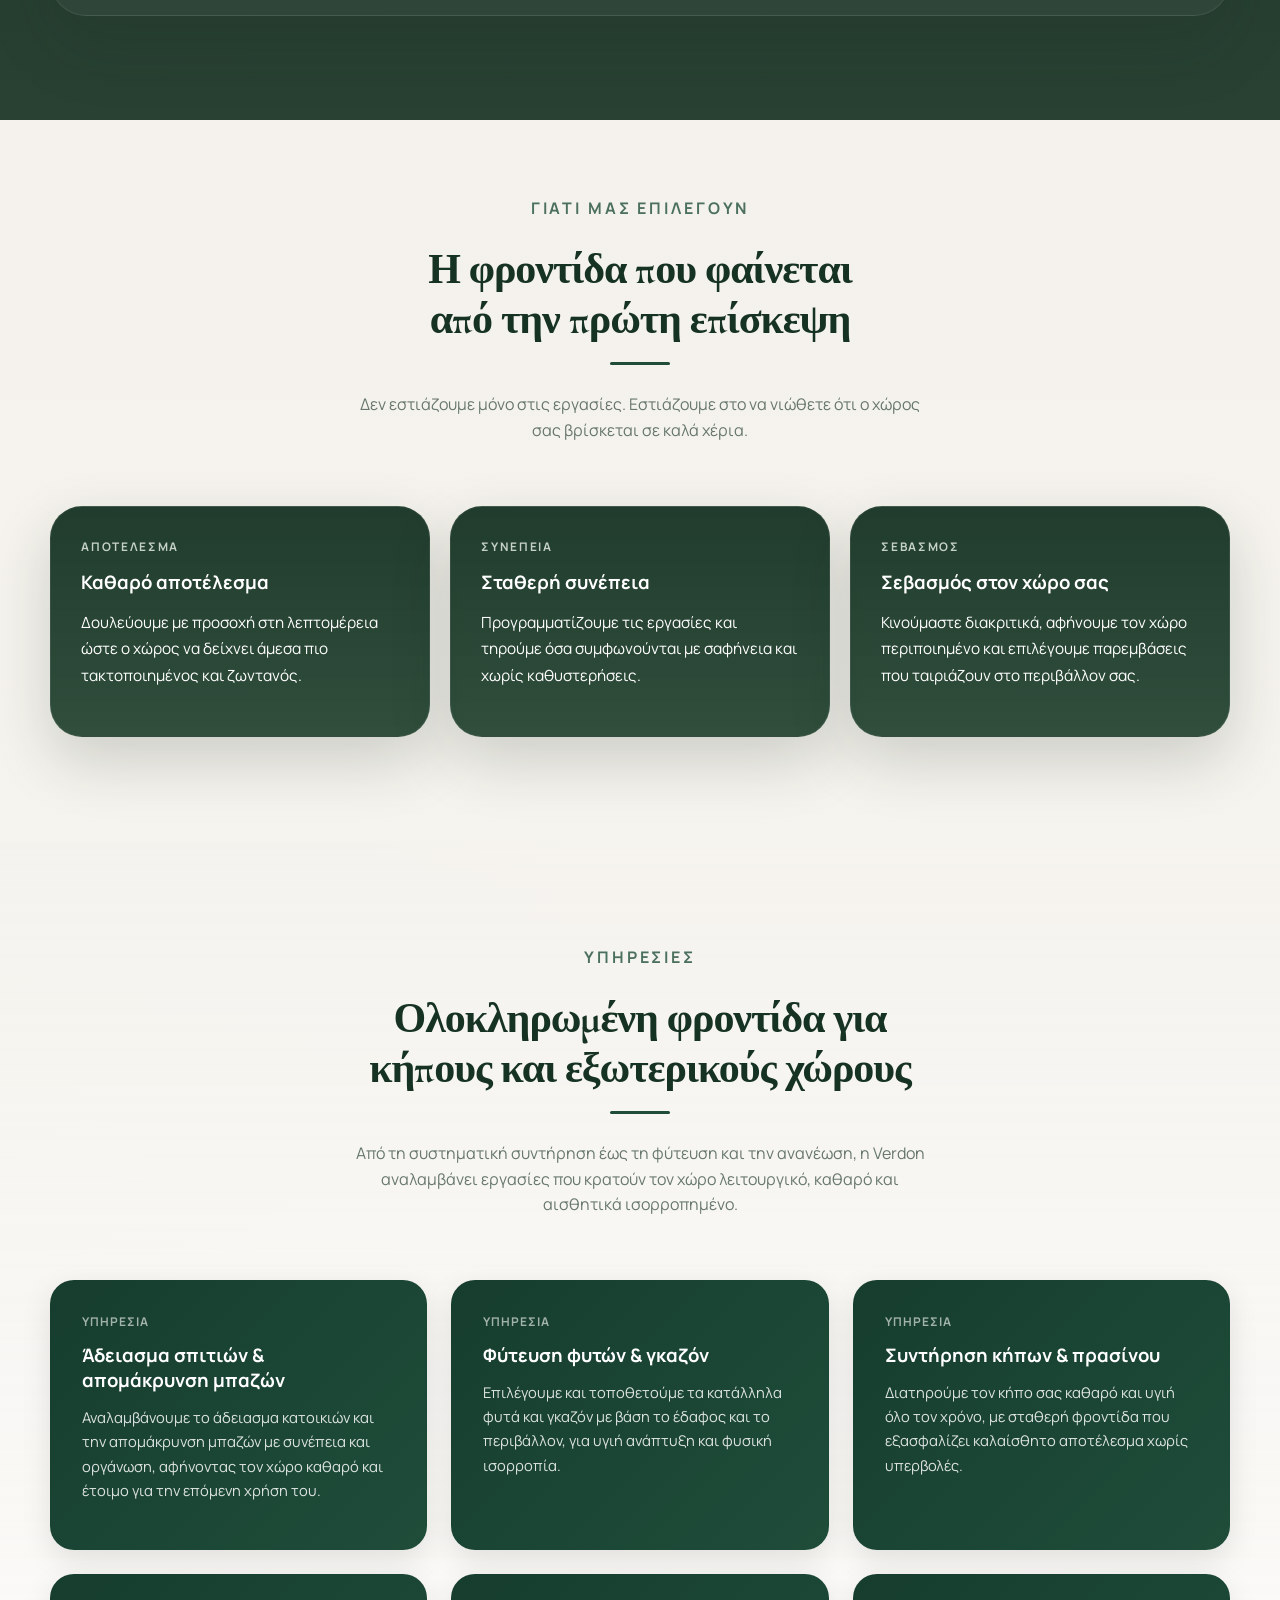
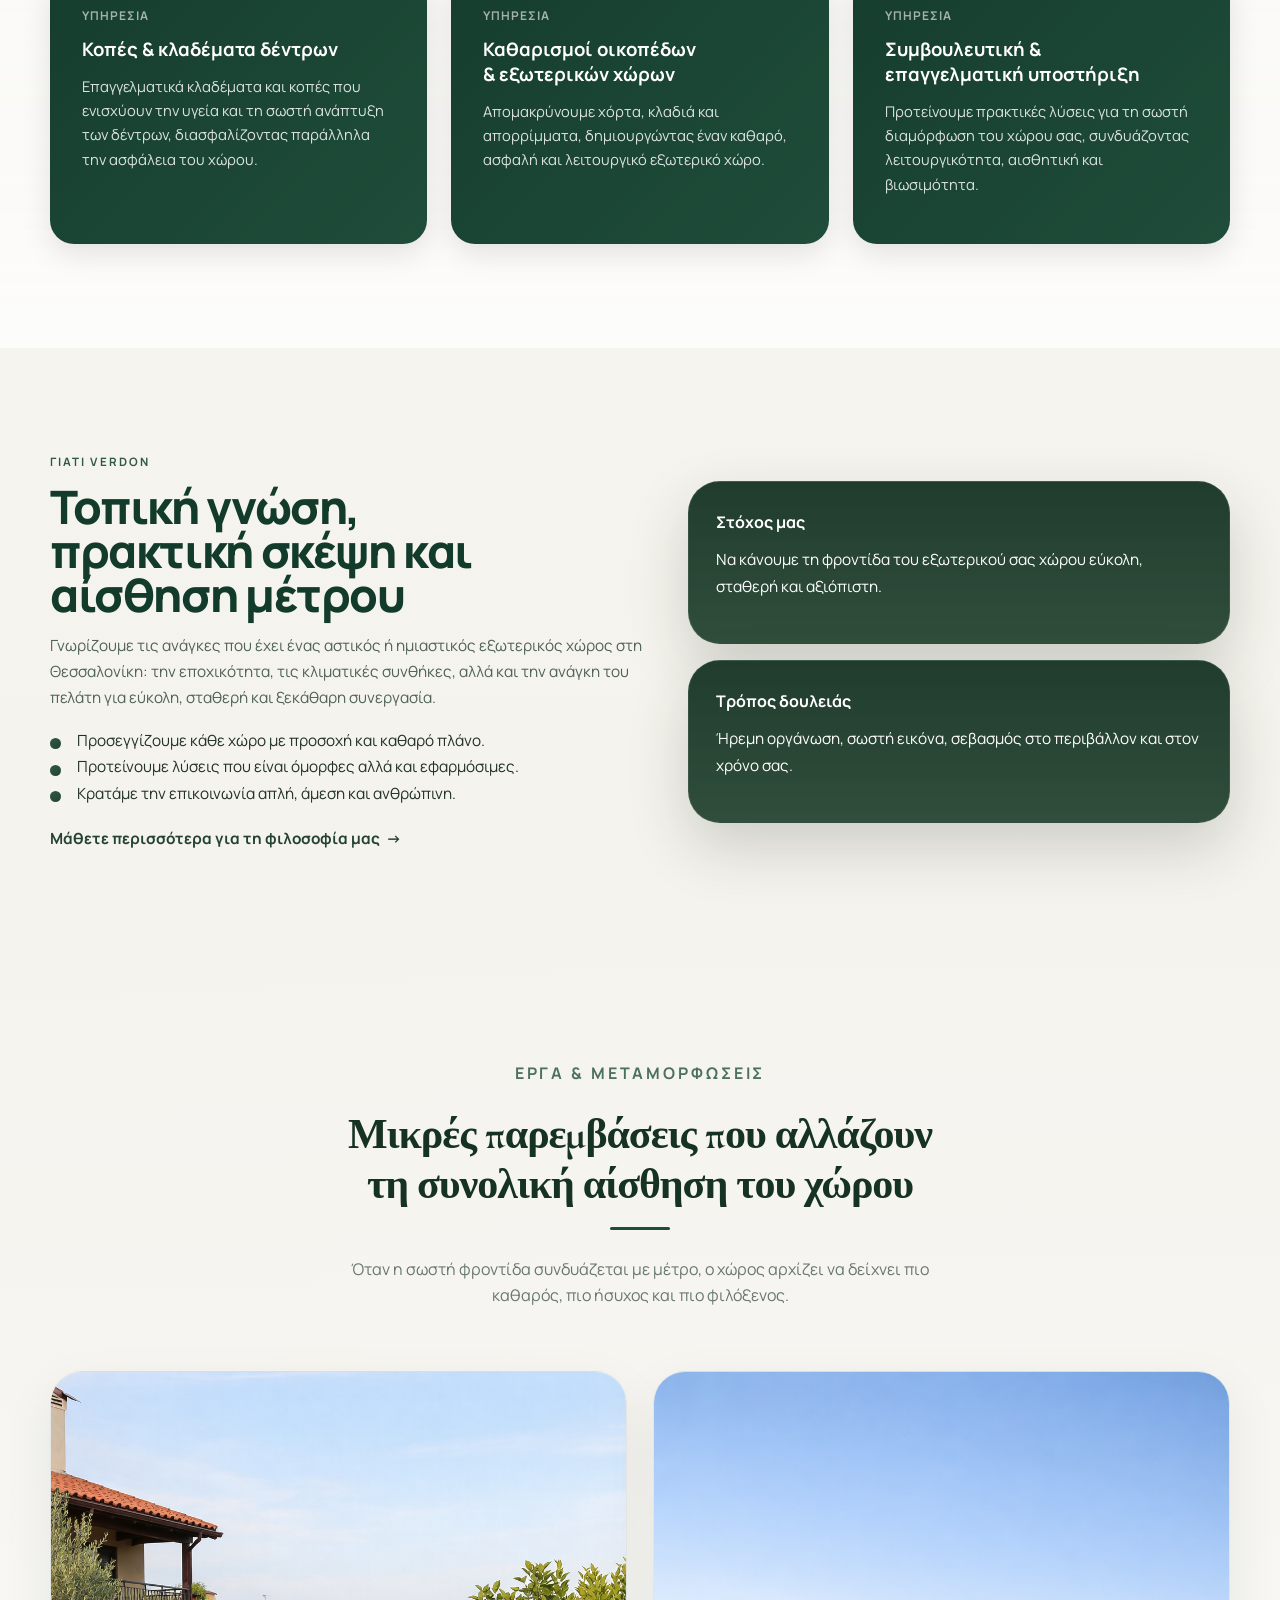
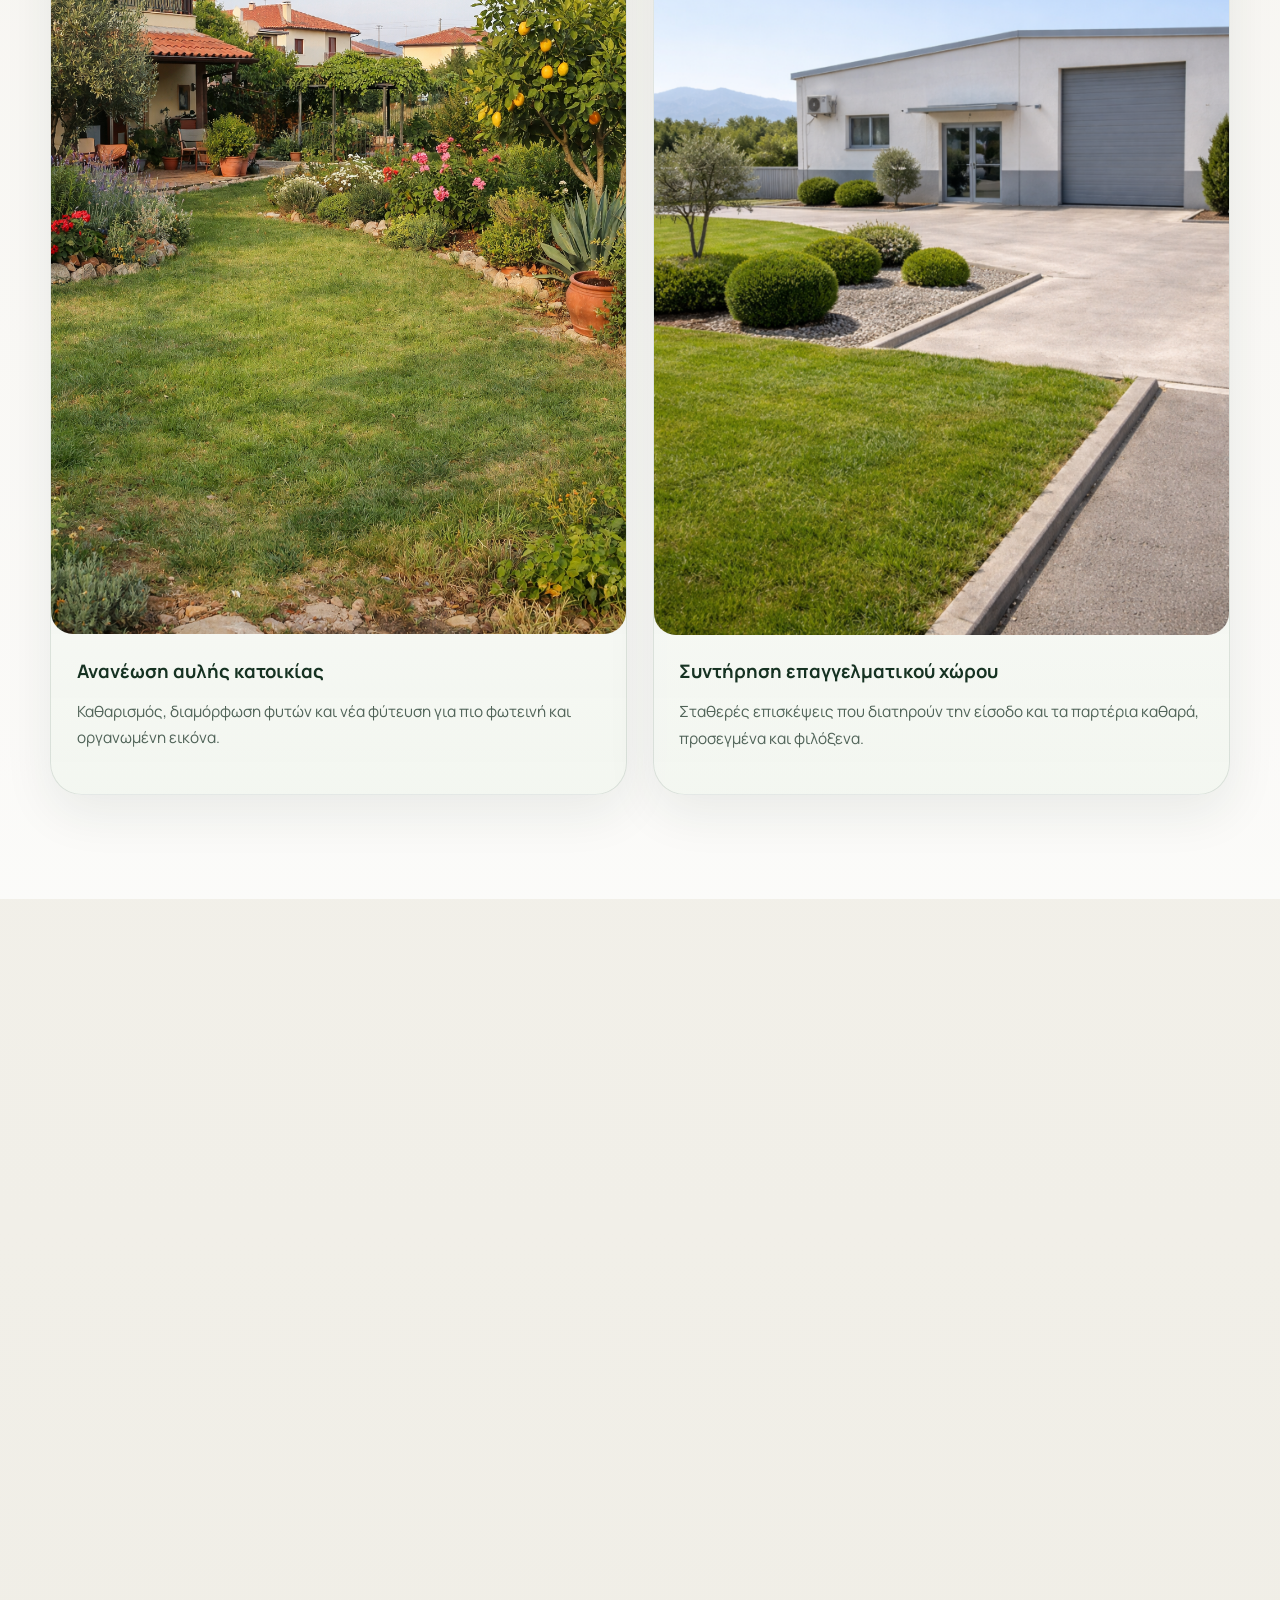
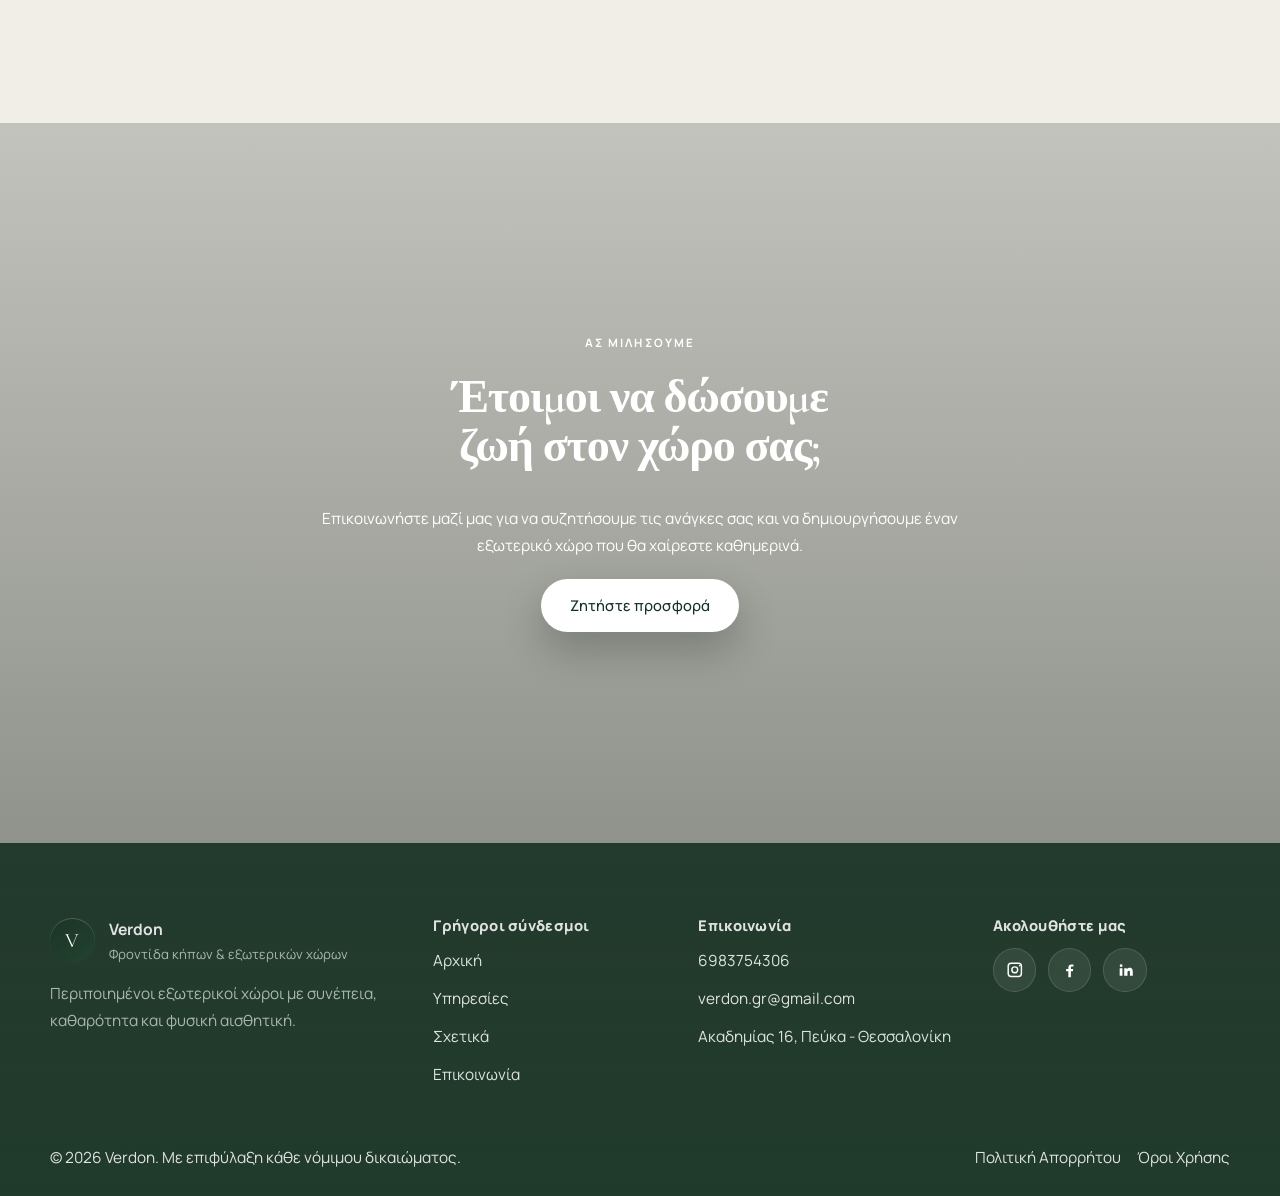
==== commit fc3d5463: "add social" ====
--- a/index.html
+++ b/index.html
@@ -412,15 +412,15 @@
         <div>
           <h3>Ακολουθήστε μας</h3>
           <div class="social-links" aria-label="Κοινωνικά δίκτυα">
-            <a href="#" aria-label="Instagram">
+            <a href="https://www.instagram.com/verdon.gr?igsh=MTRzaTR4azBlengydA==" aria-label="Instagram" target="_blank" rel="noopener noreferrer">
               <svg viewBox="0 0 24 24" aria-hidden="true"><path d="M7 2h10a5 5 0 0 1 5 5v10a5 5 0 0 1-5 5H7a5 5 0 0 1-5-5V7a5 5 0 0 1 5-5Zm0 2a3 3 0 0 0-3 3v10a3 3 0 0 0 3 3h10a3 3 0 0 0 3-3V7a3 3 0 0 0-3-3Zm11.5 1.5a1 1 0 1 1-1 1 1 1 0 0 1 1-1ZM12 7a5 5 0 1 1-5 5 5 5 0 0 1 5-5Zm0 2a3 3 0 1 0 3 3 3 3 0 0 0-3-3Z"/></svg>
             </a>
-            <a href="#" aria-label="Facebook">
+            <a href="https://www.facebook.com/share/1DN28qSK1L/" aria-label="Facebook" target="_blank" rel="noopener noreferrer">
               <svg viewBox="0 0 24 24" aria-hidden="true"><path d="M13.5 22v-8h2.7l.4-3h-3.1V9.1c0-.9.3-1.5 1.6-1.5H17V4.9a23 23 0 0 0-2.6-.1c-2.6 0-4.4 1.6-4.4 4.6V11H7v3h3v8Z"/></svg>
             </a>
-            <a href="#" aria-label="LinkedIn">
+            <span aria-label="LinkedIn">
               <svg viewBox="0 0 24 24" aria-hidden="true"><path d="M6.9 8.3A1.9 1.9 0 1 1 7 4.5a1.9 1.9 0 0 1-.1 3.8ZM5 9.8h3.8V20H5Zm6.2 0h3.6v1.4h.1a3.9 3.9 0 0 1 3.5-1.9c3.8 0 4.5 2.5 4.5 5.8V20H19v-4.4c0-1 0-2.4-1.5-2.4s-1.8 1.1-1.8 2.3V20h-4.5Z"/></svg>
-            </a>
+            </span>
           </div>
         </div>
       </div>
--- a/assets/css/styles.css
+++ b/assets/css/styles.css
@@ -1171,7 +1171,8 @@
   gap: 0.75rem;
 }
 
-.social-links a {
+.social-links a,
+.social-links span {
   display: inline-grid;
   place-items: center;
   width: 2.7rem;
@@ -2546,6 +2547,19 @@
     line-height: 1.1;
   }
 
+  .trust-strip-section .trust-strip-intro h2 {
+    width: 100%;
+    max-width: 100%;
+    font-size: clamp(2rem, 9vw, 3rem);
+    line-height: 1.08;
+    word-break: normal;
+    overflow-wrap: normal;
+  }
+
+  .trust-strip-section .trust-strip-intro h2 br {
+    display: none;
+  }
+
   .hero-copy .lead,
   .hero-copy p,
   .section-heading p,
